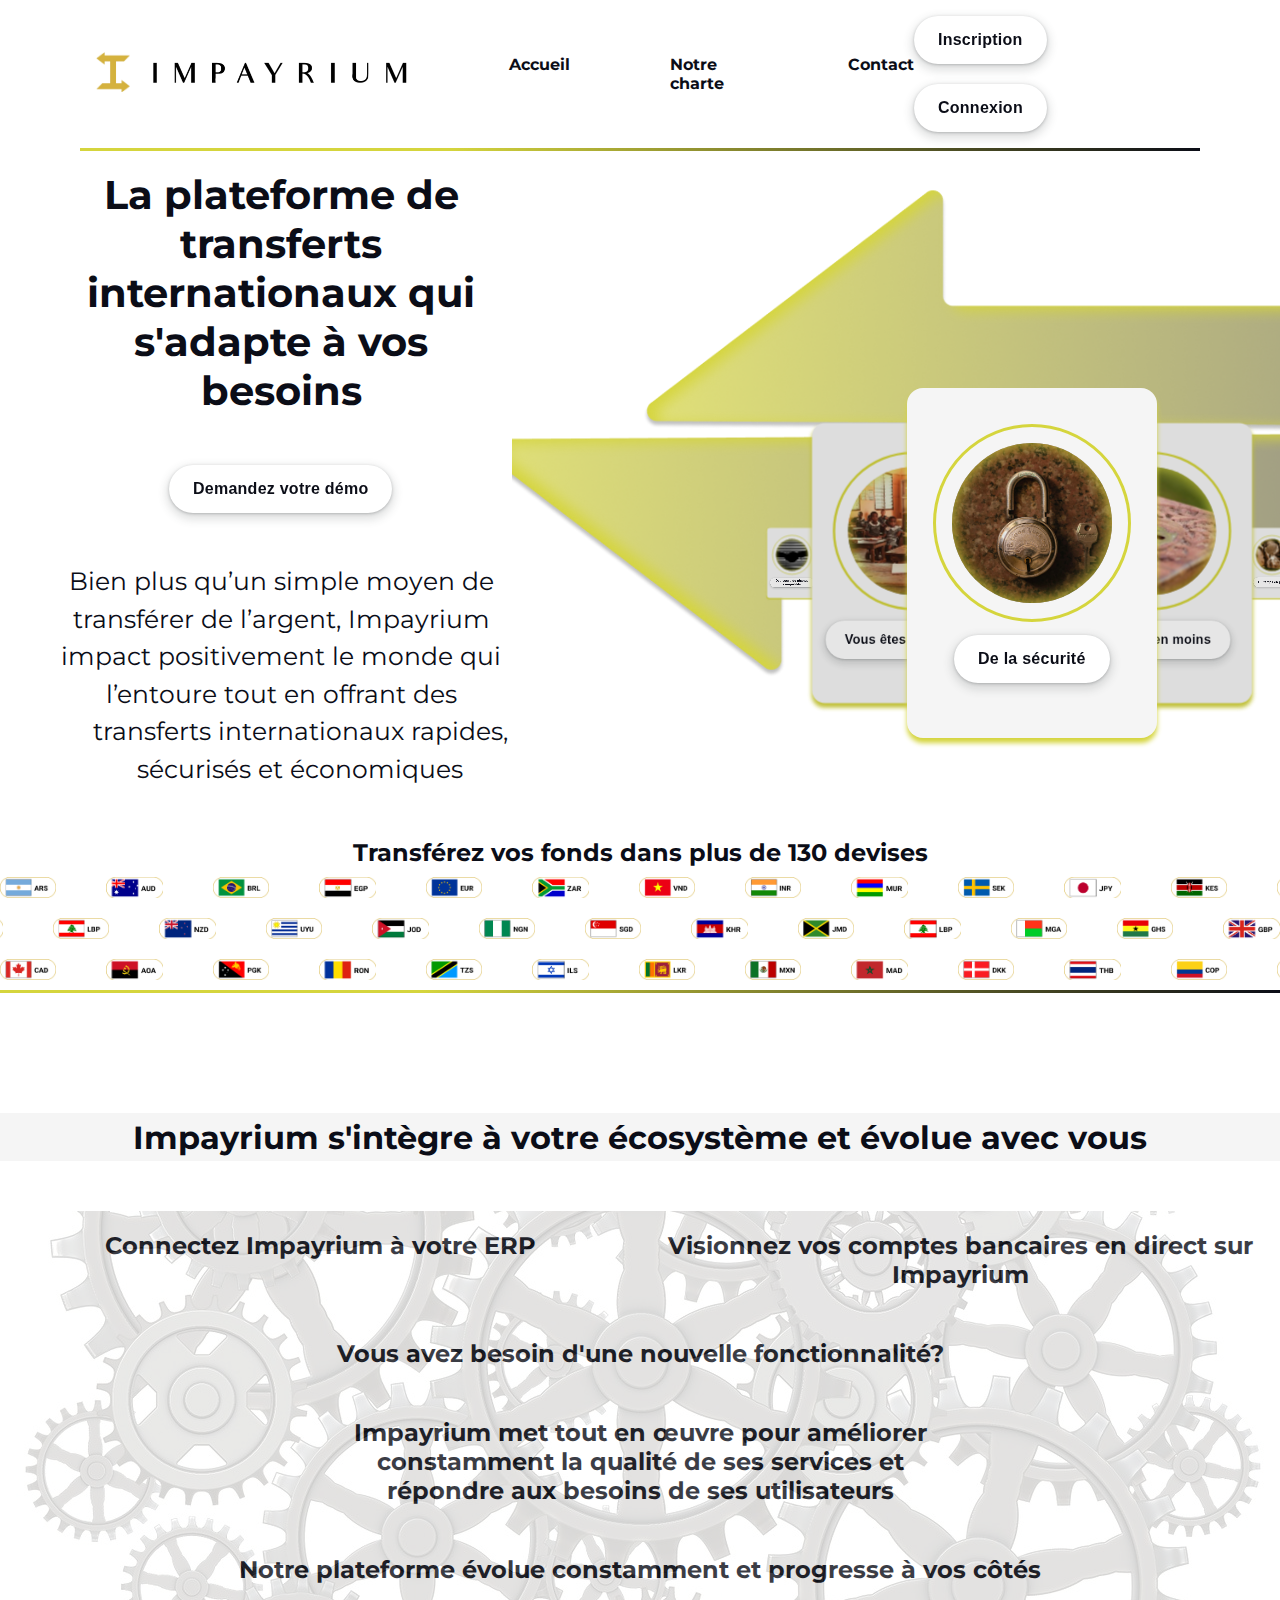
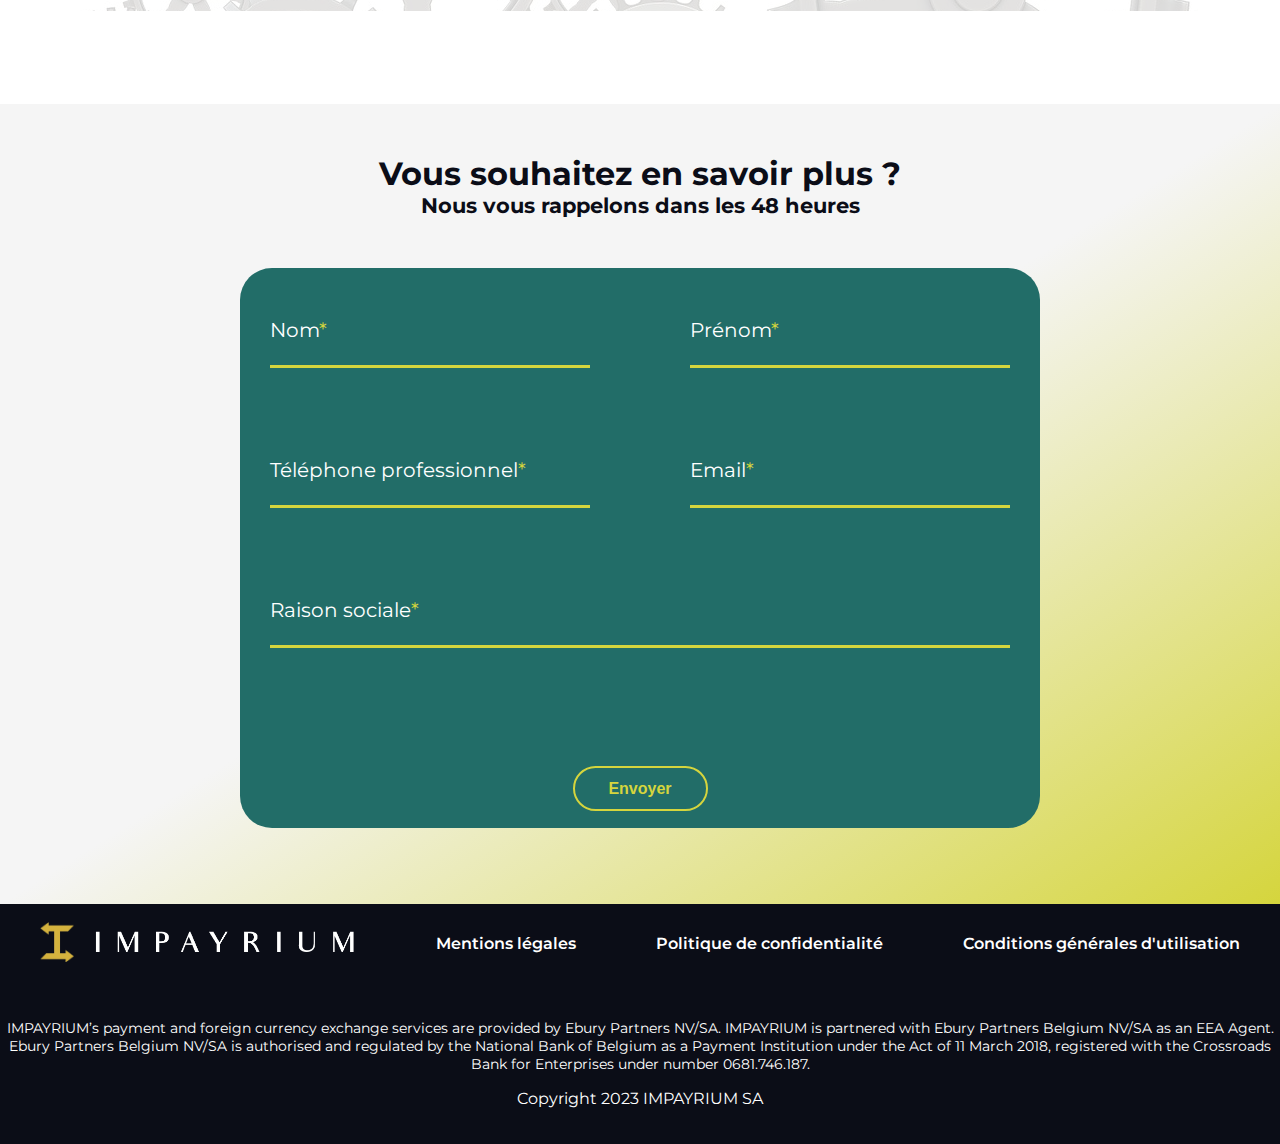
==== index.html @ bc24588b "modification couleur formulaire et bloc info. Modification mise en page a-propos. Modification taill" ====
<!DOCTYPE html>
<html lang="fr">

<head>
    <meta charset="utf-8">
    <title>Connecter le monde</title>
    <meta name="description" content="Impayrium est une plateforme de transferts internationaux">
    <link rel="preconnect" href="https://fonts.googleapis.com">
    <link rel="preconnect" href="https://fonts.gstatic.com" crossorigin>
    <link href="https://fonts.googleapis.com/css2?family=Montserrat:ital,wght@0,100..900;1,100..900&display=swap" rel="stylesheet">
    <link rel="preconnect" href="https://fonts.googleapis.com">
    <link rel="preconnect" href="https://fonts.gstatic.com" crossorigin>
    <link href="https://fonts.googleapis.com/css2?family=Libre+Bodoni:ital,wght@0,400..700;1,400..700&display=swap" rel="stylesheet">
    <link rel="stylesheet" href="style.css">
    <script src="script.js" defer></script>
    <script src="infos.js" defer></script>
    <script src="index.js" defer></script>
</head>
<body>
    <header id="accueil">
        <nav class="navbar">
            <div class="navbar-container">
                <div class="group-logo">
                    <div>
                        <img class="logo" src="images/logo.png" alt="logo Impayrium">
                    </div>
                    <div>
                        <img class="brand-name" src="images/nameImpayrium.png" alt="Impayrium">
                    </div>
                </div>
                <div class="menu" id="menu">
                    <ul> <!--liste des liens du menu-->
                        <li><a href="#accueil">Accueil</a></li>
                        <li><a href="charte.html">Notre charte</a>
                        <li><a href="#contact">Contact</a>
                    </ul>
                </div>
                <div class="burger" id="burger"> <!-- Menu burger pour les petits écrans -->
                    <span></span>
                    <span></span>
                    <span></span>
                </div>
                <div class="cta row">
                    <div>
                        <a href="#contact" class="btn" id="inscription">Inscription</a>
                    </div>
                    <div>
                        <button type="submit" class="btn" id="connexion">Connexion</button>
                    </div>
                </div>
            </div>
        </nav>
    </header>
    <section id ="banner" class="container">
        <img src="images/arrow.png" alt="double flèche fendue vers la gauche" class="background-arrow">
        <div >
            <div class="text-banner text-center mt-100">
                <h1><a href="#apropos">La plateforme de transferts internationaux qui s&apos;adapte à vos besoins</a></h1>
                <a href="#contact" class="btn mt-50" id="demo">Demandez votre démo</a>
                <p class="mt-50 taille-text-accueil">Bien plus qu’un simple moyen de transférer de l’argent, Impayrium impact positivement le monde qui l’entoure tout en offrant des transferts internationaux rapides, sécurisés et économiques</p>
            </div>
            <div>
                <div class="card-carousel">
                  <div class="card" id="1">
                    <div class="image-container"></div>
                    <h3><a href="infos.html" id="lien-cours" class="btn">Des cours de change compétitifs</a></h3>
                  </div>
                  <div class="card" id="2">
                    <div class="image-container"></div>
                    <h3><a href="infos.html#ong" id="lien-ong" class="btn">Vous êtes une ONG ?</a></h3>
                  </div>
                  <div class="card" id="3">
                    <div class="image-container"></div>
                    <h3><a href="infos.html" id="lien-securite" class="btn">De la sécurité</a></h3>
                  </div>  
                  <div class="card" id="4">
                    <div class="image-container"></div>
                    <h3><a href="infos.html" id="lien-tarifs" class="btn">Des frais en moins</a></h3>
                  </div>
                  <div class="card" id="5">
                    <div class="image-container"></div>
                    <h3 id="lien-time" class="btn">Du temps en plus</h3>
                  </div>
                </div>
                <a href="#" class="visuallyhidden card-controller">Carousel controller</a>
            </div>
            <div>
                <h3 class="mt-100 text-center">Transférez vos fonds dans plus de 130 devises</h3>
            </div>
            <div class="flags">
                <div class="horizontal-scrolling-itemsHi-Lo float-startLeft">
                    <div class="horizontal-scrolling-items__group">
                        <div class="horizontal-scrolling-items__group__item item_1"></div>
                        <div class="horizontal-scrolling-items__group__item item_2"></div>
                        <div class="horizontal-scrolling-items__group__item item_3"></div>
                        <div class="horizontal-scrolling-items__group__item item_4"></div>
                        <div class="horizontal-scrolling-items__group__item item_5"></div>
                        <div class="horizontal-scrolling-items__group__item item_6"></div>
                        <div class="horizontal-scrolling-items__group__item item_7"></div>
                        <div class="horizontal-scrolling-items__group__item item_8"></div>
                        <div class="horizontal-scrolling-items__group__item item_9"></div>
                        <div class="horizontal-scrolling-items__group__item item_10"></div>
                        <div class="horizontal-scrolling-items__group__item item_11"></div>
                        <div class="horizontal-scrolling-items__group__item item_12"></div>
                        <div class="horizontal-scrolling-items__group__item item_13"></div>
                        <div class="horizontal-scrolling-items__group__item item_14"></div>      
                    </div>
                    <div class="horizontal-scrolling-items__group">
                        <div class="horizontal-scrolling-items__group__item item_1"></div>
                        <div class="horizontal-scrolling-items__group__item item_2"></div>
                        <div class="horizontal-scrolling-items__group__item item_3"></div>
                        <div class="horizontal-scrolling-items__group__item item_4"></div>
                        <div class="horizontal-scrolling-items__group__item item_5"></div>
                        <div class="horizontal-scrolling-items__group__item item_6"></div>
                        <div class="horizontal-scrolling-items__group__item item_7"></div>
                        <div class="horizontal-scrolling-items__group__item item_8"></div>
                        <div class="horizontal-scrolling-items__group__item item_9"></div>
                        <div class="horizontal-scrolling-items__group__item item_10"></div>
                        <div class="horizontal-scrolling-items__group__item item_11"></div>
                        <div class="horizontal-scrolling-items__group__item item_12"></div>
                        <div class="horizontal-scrolling-items__group__item item_13"></div>
                        <div class="horizontal-scrolling-items__group__item item_14"></div>      
                    </div>
                </div>
                <div class="horizontal-scrolling-itemsMed float-startRight">
                    <div class="horizontal-scrolling-items__group">
                        <div class="horizontal-scrolling-items__group__item item_15"></div>
                        <div class="horizontal-scrolling-items__group__item item_16"></div>
                        <div class="horizontal-scrolling-items__group__item item_17"></div>
                        <div class="horizontal-scrolling-items__group__item item_18"></div>
                        <div class="horizontal-scrolling-items__group__item item_19"></div>
                        <div class="horizontal-scrolling-items__group__item item_20"></div>
                        <div class="horizontal-scrolling-items__group__item item_21"></div>
                        <div class="horizontal-scrolling-items__group__item item_22"></div>
                        <div class="horizontal-scrolling-items__group__item item_23"></div>
                        <div class="horizontal-scrolling-items__group__item item_24"></div>
                        <div class="horizontal-scrolling-items__group__item item_25"></div>
                        <div class="horizontal-scrolling-items__group__item item_26"></div>
                        <div class="horizontal-scrolling-items__group__item item_27"></div>
                        <div class="horizontal-scrolling-items__group__item item_28"></div>      
                    </div>
                    <div class="horizontal-scrolling-items__group">
                        <div class="horizontal-scrolling-items__group__item item_15"></div>
                        <div class="horizontal-scrolling-items__group__item item_16"></div>
                        <div class="horizontal-scrolling-items__group__item item_17"></div>
                        <div class="horizontal-scrolling-items__group__item item_18"></div>
                        <div class="horizontal-scrolling-items__group__item item_19"></div>
                        <div class="horizontal-scrolling-items__group__item item_20"></div>
                        <div class="horizontal-scrolling-items__group__item item_21"></div>
                        <div class="horizontal-scrolling-items__group__item item_22"></div>
                        <div class="horizontal-scrolling-items__group__item item_23"></div>
                        <div class="horizontal-scrolling-items__group__item item_24"></div>
                        <div class="horizontal-scrolling-items__group__item item_25"></div>
                        <div class="horizontal-scrolling-items__group__item item_26"></div>
                        <div class="horizontal-scrolling-items__group__item item_27"></div>
                        <div class="horizontal-scrolling-items__group__item item_28"></div>      
                    </div>
                </div>
                <div class="horizontal-scrolling-itemsHi-Lo float-startLeft">
                    <div class="horizontal-scrolling-items__group">
                        <div class="horizontal-scrolling-items__group__item item_29"></div>
                        <div class="horizontal-scrolling-items__group__item item_30"></div>
                        <div class="horizontal-scrolling-items__group__item item_31"></div>
                        <div class="horizontal-scrolling-items__group__item item_32"></div>
                        <div class="horizontal-scrolling-items__group__item item_33"></div>
                        <div class="horizontal-scrolling-items__group__item item_34"></div>
                        <div class="horizontal-scrolling-items__group__item item_35"></div>
                        <div class="horizontal-scrolling-items__group__item item_36"></div>
                        <div class="horizontal-scrolling-items__group__item item_37"></div>
                        <div class="horizontal-scrolling-items__group__item item_38"></div>
                        <div class="horizontal-scrolling-items__group__item item_39"></div>
                        <div class="horizontal-scrolling-items__group__item item_40"></div>
                        <div class="horizontal-scrolling-items__group__item item_41"></div>
                        <div class="horizontal-scrolling-items__group__item item_42"></div>      
                    </div>
                    <div class="horizontal-scrolling-items__group">
                        <div class="horizontal-scrolling-items__group__item item_29"></div>
                        <div class="horizontal-scrolling-items__group__item item_30"></div>
                        <div class="horizontal-scrolling-items__group__item item_31"></div>
                        <div class="horizontal-scrolling-items__group__item item_32"></div>
                        <div class="horizontal-scrolling-items__group__item item_33"></div>
                        <div class="horizontal-scrolling-items__group__item item_34"></div>
                        <div class="horizontal-scrolling-items__group__item item_35"></div>
                        <div class="horizontal-scrolling-items__group__item item_36"></div>
                        <div class="horizontal-scrolling-items__group__item item_37"></div>
                        <div class="horizontal-scrolling-items__group__item item_38"></div>
                        <div class="horizontal-scrolling-items__group__item item_39"></div>
                        <div class="horizontal-scrolling-items__group__item item_40"></div>
                        <div class="horizontal-scrolling-items__group__item item_41"></div>
                        <div class="horizontal-scrolling-items__group__item item_42"></div>      
                    </div>
                </div>
            </div>
        </div>
    </section>
    <section id="apropos">
        <div class="container text-center mt-100">
            <div class="bckg-titres">
                <h2>Impayrium s'intègre à votre écosystème et évolue avec vous</h2>
            </div>
            <div><img src="images/gears-1381719_1280.png"photo d'engrenages bleus" class="mt-50 img-apropos"></div>
            <div class="mp-apropos">
                <div class="row line1">
                    <div class="col-50">Connectez Impayrium à votre ERP</div>
                    <div class="col-50">Visionnez vos comptes bancaires en direct sur Impayrium</div>
                </div>
                <div class="mt-50">Vous avez besoin d'une nouvelle fonctionnalité?</div>
                <div class="line2 text-center mt-50">Impayrium met tout en œuvre pour améliorer constamment la qualité de ses services et répondre aux besoins de ses utilisateurs</div>
                <div class="mt-50">Notre plateforme évolue constamment et progresse à vos côtés</div>
            </div>
        </div>
    </section>
    <section id="contact">
        <div class="bckg-contact mt-100">
            <div class="text-center">
                <h2 class="mt-50">Vous souhaitez en savoir plus ?</h2>
                <h4>Nous vous rappelons dans les 48 heures</h4>
            </div>
                <div class="container-contact mt-50">
                <form id = form>
                    <div class="form-grid mt-50 ">
                        <div class="box-nom mp-label form-control">
                            <label>Nom<span class="obligatoire">*</span></label>
                            <input type="text" name="nom" id="nom" required>
                            <small>Message d'erreur</small>
                        </div>
                        <div class="box-prenom mp-label form-control">
                            <label>Prénom<span class="obligatoire">*</span></label>
                            <input type="text" name="prenom" id="prenom" required>
                            <small>Message d'erreur</small>
                        </div>
                        <div class="box-tel mp-label form-control">
                            <label>Téléphone professionnel<span class="obligatoire">*</span></label>
                            <input type="tel" name="telephone" id="telephone" required>
                            <small>Message d'erreur</small>
                        </div>
                        <div class="box-mail mp-label form-control">
                            <label>Email<span class="obligatoire">*</span></label>
                            <input type="email"  id="email" required>
                            <small>Message d'erreur</small>
                        </div>
                        <div class="box-raison mp-label form-control">
                            <label for="raison">Raison sociale<span class="obligatoire">*</span></label>
                            <input type="text" name="raison" id="raison" required>
                            <small>Message d'erreur</small>
                        </div>
                    </div>
                    <div class="mp-bouton">
                        <button type="submit" class="btn-contact">Envoyer</button>
                    </div>
                </form>
            </div>
        </div>
    </section>
    <footer>
        <div class="text-center row bckg-footer color-text">
            <div class="footer row container">
                <div class="group-logo">
                    <div>
                        <img class="logo" src="images/logo.png" alt="logo Impayrium">
                    </div>
                    <div>
                        <img class="brand-name" src="images/impayrium.png" alt="Impayrium">
                    </div>
                </div>
                <div class="mentions row">
                    <ul>
                        <li><a href="images/Mentions-legales.pdf" target="_blank">Mentions légales</a></li>
                        <li><a href="images/Politique-de-confidentialite.pdf" target="_blank">Politique de confidentialité</a></li>
                        <li><a href="images/CGU-Impayrium.pdf" target="_blank">Conditions générales d'utilisation</a></li>
                    </ul>
                </div>
            </div>
            <div class="disclaimer row">
                IMPAYRIUM’s payment and foreign currency exchange services are provided by Ebury Partners NV/SA. IMPAYRIUM is partnered with Ebury Partners Belgium NV/SA as an EEA Agent. Ebury Partners Belgium NV/SA is authorised and regulated by the National Bank of Belgium as a Payment Institution under the Act of 11 March 2018, registered with the Crossroads Bank for Enterprises under number 0681.746.187.
            </div>
            <div class="copyright container">
                Copyright 2023 IMPAYRIUM SA
            </div>
        </div>
            
    </footer>
</body>

</html>
---- style.css ----
/* Réinitialiser les marges et les paddings */
* {
    padding: 0;
    margin: 0;
    box-sizing: border-box;
}
body{
    font-family:"Montserrat", sans-serif;/*police utilisée*/
    color:#0B0D17;/*couleur de base du texte*/
}
:root{
    --color-success:#2ecc71;
    --color-error:#e73c3c;
}
.menu{
    display: flex;
}
.container{
    max-width: 1440px;/*la class container ne dépassera pas 1440px si on agrandit l'écran*/
    margin: 0 auto;/*les éléments restent centrés*/
}
.text-center{
    text-align: center;/*toutes les class text-center sont centrées*/
}
.row{
    display: flex;/*déclare display  flex sur tous les .row*//*active le modèle de boîte flexible (flexbox), qui permet de disposer les éléments enfants d'un conteneur de manière flexible et réactive.*/
    flex-wrap: wrap;/*permet de faire descendre un élément si tous les éléments représentent plus de 100% de la taille de l'écran*/
}
/*on empêche le header de chevaucher les titres*/
section{
    padding-top: 20px;
}
/*on définit l'espace occupé par chaque colonne*/

.col-25{
    width:25%;
}    
.col-33{
    width:33%;
}
.col-50{
    width: 50%;
}
.col-100{
    width:100%;
}
/*les marges*/
.mt-100{/*crée une marge de 100 pixels en haut*/
    margin-top: 100px;
}
.mt-75{
    margin-top: 75px;
}
.mt-50{/*crée une marge en haut de 50 pixels"*/
    margin-top: 50px;
}
.mt-25{
    margin-top: 25px;
}
/*les couleurs*/
.color-gold{
    color: #D5D53D;
}
/*on définit taille des titres*/
h1{
    font-size: 2.5rem;
}
h2{
    font-size: 2rem;/*on utilise rem plutôt que px pour le responsive*/
}
/*on définit taille et couleur des titres*/
h3{
    font-size: 1.5rem;
}
h4{
    font-size: 1.3rem;
}
p{
    line-height: 1.5;
    font-size: 1.1rem;
}
.bckg-titres{
    width:100%;
    height:3rem;
    background-color: whitesmoke;
    display: flex;
    align-items: center;
    justify-content: center;
}
/* Style de base pour l'en-tête */

/* La barre de navigation */
.navbar {
    background-color: white;
    align-items: center;
    width: 100%;
    height: auto;
    min-height: 4.5rem;
    padding-left: 5rem;
    padding-right: 5rem;
    display: flex;
    position: fixed;
    margin-right: auto;
    margin-left:auto;
    z-index: 1000;/*la navbar se place au dessus des autres éléments, les liens sont toujours clicquables*/
}
.navbar-container{
    padding:1rem;
    justify-content: space-between;
    align-items: center;
    width: 1440px;
    max-width: 90rem;
    height: 100%;
    margin-left: auto;
    margin-right: auto;
    display: flex;
    border-bottom:3px solid;
    border-image: linear-gradient(to right, #D5D53D 33%,#0B0D17) 1;
}
.logo{
    height:40px;
    object-fit: cover;
    margin-right: 20px;
}
.brand-name{
    height:25px;
    object-fit: cover;
}
.group-logo{
    display: flex;
    align-items: center;
}
/* Style du menu */
.menu ul {
    list-style: none;
    display: flex;
}
/* Espacement des liens du menu */
.menu ul li {
    margin-left: 100px;
}
/* Style des liens */
.menu ul li a {
    text-decoration: none;/*retire le surlignage des liens*/
    color:#0B0D17;
    font-weight: bold;
}
.cta{
    gap:20px;
}
/*style des boutons*/
.btn{
    text-decoration: none;
    align-items: center;
    appearance: none;
    background-color: #fff;
    border-radius: 24px;
    border-style: none;
    box-shadow: rgba(0, 0, 0, .2) 0 3px 5px -1px,rgba(0, 0, 0, .14) 0 6px 10px 0,rgba(0, 0, 0, .12) 0 1px 18px 0;
    box-sizing: border-box;
    color: #0B0D17;
    cursor: pointer;
    display: inline-flex;
    fill: currentcolor;
    font-family: "Google Sans",Roboto,Arial,sans-serif;
    font-size: 16px;
    font-weight: 600;
    height: 48px;
    justify-content: center;
    letter-spacing: .25px;
    line-height: normal;
    max-width: 100%;
    overflow: visible;
    padding: 2px 24px;
    position: relative;
    text-align: center;
    text-transform: none;
    transition: box-shadow 280ms cubic-bezier(.4, 0, .2, 1),opacity 15ms linear 30ms,transform 270ms cubic-bezier(0, 0, .2, 1) 0ms;
    user-select: none;
    -webkit-user-select: none;
    touch-action: manipulation;
    width: auto;
    will-change: transform,opacity;
    z-index: 0;
}

.btn:hover {
  background: #F6F9FE;
  color: #0B0D17;
}

.btn:active {
  box-shadow: 0 4px 4px 0 rgb(60 64 67 / 30%), 0 8px 12px 6px rgb(60 64 67 / 15%);
  outline: none;
}

.btn:focus {
  outline: none;
  border: 2px solid #0B0D17;
}

.btn:not(:disabled) {
  box-shadow: rgba(60, 64, 67, .3) 0 1px 3px 0, rgba(60, 64, 67, .15) 0 4px 8px 3px;
}

.btn:not(:disabled):hover {
  box-shadow: rgba(60, 64, 67, .3) 0 2px 3px 0, rgba(60, 64, 67, .15) 0 6px 10px 4px;
}

.btn:not(:disabled):focus {
  box-shadow: rgba(60, 64, 67, .3) 0 1px 3px 0, rgba(60, 64, 67, .15) 0 4px 8px 3px;
}

.btn:not(:disabled):active {
  box-shadow: rgba(60, 64, 67, .3) 0 4px 4px 0, rgba(60, 64, 67, .15) 0 8px 12px 6px;
}

.btn:disabled {
  box-shadow: rgba(60, 64, 67, .3) 0 1px 3px 0, rgba(60, 64, 67, .15) 0 4px 8px 3px;
}
/* Style du menu burger (caché par défaut) */
.burger {
    display: none;/*cache le menu burger*/
    flex-direction: column;
    cursor: pointer;
}
.burger span {
    width: 25px;
    height: 3px;
    background-color: white;
    margin: 4px;
}

.background-arrow {
    object-fit: cover;
    width: 60%;
    height:500px;
    float: right;
    margin-top: 10em;
}
.text-banner{
    margin-top: 150px;
    align-items: center;
    margin-left: 50px;
    width:500px;
}
#banner h1 a{
    text-decoration: none;
    color:#0B0D17;
    transition: opacity 0.2s ease;/*on applique un transition pour l'effet visuel qui suit*/
}
#banner h1 a:hover{
    opacity:0.6;
}
.taille-text-accueil{
    font-size: 25px;
}
.flags{
    overflow: hidden;
    border-bottom: 3px solid;
    border-image: linear-gradient(to right, #D5D53D 33%,#0B0D17) 1;
}
.float-startLeft {
    float: left !important;
}
.float-startRight {
    float: Right !important;
}
@keyframes infiniteScrollHi-Lo {
    from {transform: translateX(0) }
    to {transform: translateX(calc(0px - 50% - 30px));}
  }
@keyframes infiniteScrollMed{
    from {transform: translateX(0) }
    to {transform: translateX(calc(0px + 50% + 30px));}
}
.horizontal-scrolling-itemsHi-Lo {
    display: flex;
    gap: 60px;
    animation-name: infiniteScrollHi-Lo;
    animation-duration: 75s;
    animation-iteration-count: infinite;
    animation-timing-function: linear;
    padding: 10px 0!important;
}
.horizontal-scrolling-itemsMed {
    display: flex;
    gap: 60px;
    animation-name: infiniteScrollMed;
    animation-duration: 75s;
    animation-iteration-count: infinite;
    animation-timing-function: linear;
    padding: 10px 0!important;
}
.horizontal-scrolling-items__group {
    display: flex;
    width: 1440px;
    gap: 50px; 
  }
.horizontal-scrolling-items__group__item {
    background-size: cover;
    width: 70px;
    height: 21px;
  }
.item_1 {
    background-image: url("/images/ARS.png");
} 
.item_2 {
    background-image: url("/images/AUD.png");
}
.item_3 {
    background-image: url("/images/BRL.png");
}
.item_4 {
    background-image: url("/images/EGP.png");
}
.item_5 {
    background-image: url("/images/EUR.png");
}
.item_6 {
    background-image: url("/images/ZAR.png");
} 
.item_7 {
    background-image: url("/images/VND.png");
} 
.item_8 {
    background-image: url("/images/INR.png");
}
.item_9 {
    background-image: url("/images/MUR.png");
}
.item_10 {
    background-image: url("/images/SEK.png");
}
.item_11 {
    background-image: url("/images/JPY.png");
}
.item_12 {
    background-image: url("/images/KES.png");
}
.item_13 {
    background-image: url("/images/TWD.png");
}
.item_14 {
    background-image: url("/images/TRY.png");
}
.item_15 {
    background-image: url("/images/USD.png");
} 
.item_16 {
    background-image: url("/images/PLN.png");
}
.item_17 {
    background-image: url("/images/LBP.png");
}
.item_18 {
    background-image: url("/images/NZD.png");
}
.item_19 {
    background-image: url("/images/UYU.png");
}
.item_20 {
    background-image: url("/images/JOD.png");
} 
.item_21 {
    background-image: url("/images/NGN.png");
} 
.item_22 {
    background-image: url("/images/SGD.png");
}
.item_23 {
    background-image: url("/images/KHR.png");
}
.item_24 {
    background-image: url("/images/JMD.png");
}
.item_25 {
    background-image: url("/images/LBP.png");
}
.item_26 {
    background-image: url("/images/MGA.png");
}
.item_27 {
    background-image: url("/images/GHS.png");
}
.item_28 {
    background-image: url("/images/GBP.png");
}
.item_29 {
    background-image: url("/images/CAD.png");
}
.item_30 {
    background-image: url("/images/AOA.png");
}
.item_31 {
    background-image: url("/images/PGK.png");
}
.item_32 {
    background-image: url("/images/RON.png");
}
.item_33 {
    background-image: url("/images/TZS.png");
}
.item_34 {
    background-image: url("/images/ILS.png");
}
.item_35 {
    background-image: url("/images/LKR.png");
}
.item_36 {
    background-image: url("/images/MXN.png");
}
.item_37 {
    background-image: url("/images/MAD.png");
}
.item_38 {
    background-image: url("/images/DKK.png");
}
.item_39 {
    background-image: url("/images/THB.png");
}
.item_40 {
    background-image: url("/images/COP.png");
}
.item_41 {
    background-image: url("/images/BWP.png");
}
.item_42 {
    background-image: url("/images/BGN.png");
}
.visuallyhidden {
    position: absolute;
    z-index: -1;
    right: 0;
    opacity: 0;
    
  }
  .card-carousel {
    --card-width: 80%;
    --card-max-width: 250px;
    --card-height: 350px;
    --carousel-min-width: 600px;
    z-index: 1;
    position: relative;
    margin-left:27em;
    margin-top: -25em;
    width: 1200px;
    height: var(--card-height);
    min-width: var(--carousel-min-width);
    transition: filter .3s ease;
  }
  
  @media screen and (max-width: 640px) {
    .card-carousel {
      margin-left: calc((100vw - var(--carousel-min-width) - 40px) / 2)
    }
  }
  
  .card-carousel.smooth-return {
    transition: all .2s ease;
  }
  
  .card-carousel .card {
    background: whitesmoke;
    width: var(--card-width);
    max-width: var(--card-max-width);
    text-align: center;
    padding: 1em;
    min-width: 250px;
    height: var(--card-height);
    position: absolute;
    margin: 0 auto;
    color: #0B0D17;
    transition: inherit;
    -webkit-box-shadow: 0px 5px 5px 0px #D5D53D;
    -moz-box-shadow: 0px 5px 5px 0px #D5D53D;
    box-shadow: 0px 5px 5px 0px #D5D53D;
    border-radius: 1em;
    filter: brightness(.9);
    display: flex;
    flex-direction: column;
    align-items: center;
    justify-content: center;
  }
  .card-carousel h3 a{
    text-decoration: none;
    color:#0B0D17;
    transition: opacity 0.2s ease;
  }
  .card-carousel h3 a:hover{
    opacity: 0.6;
  }
  .card.highlight {
    filter: brightness(1)
  }
  .card:nth-of-type(1) .image-container {
    background-image: url("images/pexels-savvas-stavrinos-270619-814544.png");
  }
  .card:nth-of-type(2) .image-container {
    background-image: url("images/pexels-kwaku-griffin-14554004.png");
  }
  .card:nth-of-type(3) .image-container {
    background-image: url("images/pexels-theshantanukr-16564254.png");
  }
  .card:nth-of-type(4) .image-container {
    background-image: url("images/pexels-debraj-6534325.png");
  }
  .card:nth-of-type(5) .image-container {
    background-image: url("images/pexels-bentonphotocinema-1095602.png");
  }
  .image-container {
    width: 10em;
    height: 10em;
    position: relative;
    background-size: cover;
    background-position: center;
    margin-bottom: 2em;
    border-radius: 100%;
    padding: 1em;
    -webkit-box-shadow: inset 0px 0px 17px 0px #D5D53D;
    -moz-box-shadow: inset 0px 0px 17px 0px #D5D53D;
    box-shadow: inset 0px 0px 17px 0px #D5D53D;
    
  }
  
  .image-container::after {
    content: "";
    display: block;
    width: 120%;
    height: 120%;
    border: solid 3px #D5D53D;
    border-radius: 100%;
    position: absolute;
    top: calc(-10% - 3px);
    left: calc(-10% - 3px);
  }
.img-apropos{
    width:100%;
    height:400px;
    object-fit: cover;
  /*  border-radius: 25%;*/
 /*   box-shadow: white -5px 5px, #D5D53D -10px 10px, #D5D53D -15px 15px;*/
    opacity:0.2;
}
.line1{
    justify-content: space-between;
    margin-top: -24rem;
}
.line2{
    width:600px;
    margin-left: auto;
    margin-right: auto;
}

.mp-apropos{
    width:100%;
    font-size: 1.5em;
    font-weight: bold;
    z-index: 30;
}
  
.bloc-ong{
    align-items: center;
    width:100%;
    justify-content: space-between;
}
.img-ong{
    border-radius: 3em;
    box-shadow: white -5px 5px, #D5D53D -10px 10px, #D5D53D -15px 15px;
}
.bloc-text-ong{
    width: 600px;
    height: 400px;
    overflow-y: scroll;
    scrollbar-color: #D5D53D #226D68;
  /*  scrollbar-width: thin;*/
    background-color: whitesmoke;
    text-align: left;
}

.container-infos{
    margin-left: auto;
    margin-right: auto;
    height:30em;
    width:75em;
    border-radius: 30px;
    background-color:#226D68;
    box-shadow: white -5px 5px, hsl(60, 64%, 54%) -10px 10px, #D5D53D -15px 15px;
   /* border:2px solid;*/
   /* border-image: linear-gradient(to right, #D5D53D 33%,#0B0D17) 1*/
}
.align-infos{
    justify-content: space-between;
    height:30em;
}
.titres-infos{
    color:white;
}
.menu-infos{
    float: left;
    margin-top: 2em;
}
.btn-infos{
    display: flex;
    justify-content: center;
    align-items: center;
    width:5em;
    height:2em;
    background-color:#226D68;
    border-radius: 15px;
    box-shadow: 1px 1px 0px #D5D53D;
    border: none;
    margin-right: 1em;
    color:white;/*couleur de la police*/
    font-size: 1.5em; /* Taille de la police */
    cursor: pointer;/*déclenche l'effet au passage de la souris*/
    transition: opacity 0.2s ease;/*on applique un transition pour l'effet visuel qui suit*/
    transition:transform 0.1s ease ;
}
.btn-infos:hover{
    opacity: 0.7;
}
.btn-infos:active {
    transform: scale(0.95);
}
.brightness-btn{
    color :grey;
    width:4.5em;

}
ul{
    list-style-position: inside; /* Les points seront à l'intérieur des éléments de liste */
}
.bloc-img-infos{
    width:30em;
    margin-top: auto;
    margin-bottom: auto;
    margin-left:1em;
}

.img-infos-style{
    height:20em;
    border-radius: 2em;
    background-size: cover; /* ou cover selon vos besoins */
    background-position: center;
    background-repeat: no-repeat;
    width: 25rem; /* ou la largeur souhaitée */
    height: 23rem; /* ou la hauteur souhaitée */
    margin-left: 3rem;
}
.img-infos-cours {
    background-image: url("images/pexels-savvas-stavrinos-270619-814544.png");
}
.img-infos-securite {
    background-image: url("images/pexels-theshantanukr-16564254.png");
}
.img-infos-tarifs {
    background-image: url("images/pexels-debraj-6534325.png");
}
.img-infos-time {
    background-image: url("images/pexels-bentonphotocinema-1095602.png");
}
.text-infos{
    width:600px;
    padding:5%;
}
.text-infos-style{
    text-align:left;
}
.bckg-contact{
    background-image: linear-gradient(to bottom right, whitesmoke 50%,#D5D53D);
    width: 100%;
    height:50em;
    display: flex;
    flex-direction: column;
    align-items: center;
}
.container-contact{
    margin-left: auto;
    margin-right: auto;
    background-color: #226D68;
    height: 35em;
    width: 50em;
    display: flex;
    justify-content: center;
    align-items: flex-start;
    border-radius: 2em;
}
.form-grid{
    display: grid;
    grid-template-columns: 20em 20em;/*on crée deux colonnes qui vont occuper chacune la moitié du container*/
    grid-template-rows:40px 40px 40px;/*on définit la hauteur des lignes*/
    gap:100px;/*on espace les éléments de la grille*/
}
/*on définit la place du label par rapport au champs*/
.mp-label{
    display: flex;
    flex-direction: column;/*on place la label au dessus du champs*/
    align-items: flex-start;/*on aligne le label et le champs sur la gauche du conteneur*/
}
label{
    font-size: 20px;
    color: white;
}
.obligatoire{
    color:#D5D53D;
}
/*on place les éléments dans la grille*/
.box-nom{
    grid-column: 1/2;
}
.box-prenom{
    grid-column: 2/3;
}
.box-tel{
    grid-column: 1/2;
    grid-row: 2;
}
.box-mail{
    grid-column: 2/3;
    grid-row: 2;
}
.box-raison{
    grid-column: 1/3;
    grid-row: 3;
}
input{
    background-color: transparent;
    border:none;
    border-bottom: 3px solid;
    border-color:#D5D53D;
    color:white;
    font-size: 20px;
    width:100%;
}
.btn-contact{
    width:135px;
    height:45px;
    background-color:#226D68;
    border: 2px solid;
    border-color:#D5D53D;
    border-radius: 25px;
    color:#D5D53D;/*couleur de la police*/
    font-weight: bold;
    padding: 0.5em 1em;/*padding en hauteur et en largeur*/
    font-size: 16px; /* Taille de la police */
    cursor: pointer;/*déclenche l'effet au passage de la souris*/
    transition: opacity 0.2s ease;/*on applique un transition pour l'effet visuel qui suit*/
    transition: transform 0.1s ease;
}
/*le bouton s'assombrit quand on passe la souris dessus*/
.btn-contact:hover{
    opacity: 0.7;
}
.btn-contact:active {
    transform: scale(0.95);
}
.mp-bouton{
    margin-top: 8em;
    display:flex;
    justify-content:center;
}
.form-control{
    color : white
}
.form-control small{
    visibility: hidden;
    margin-top: 5px;
}
.form-control.error input{
    border-color: #e73c3c;
}
.form-control.error small{
    border-color: #e73c3c;
    visibility: visible;
}
.bckg-footer{
    width:100%;
    height:15rem;
    background: #0B0D17;
}
.color-text, footer ul li a{
    color:white;
}
.disclaimer{
    font-size: 14px;
    align-items: last baseline;
}
footer{
    align-items: center;
}
.mentions{
    align-items: center;
    font-weight: 600;
}
.footer ul{
    list-style: none;
    display: flex;
}
.footer ul li{
    margin-left: 5rem;
}
.footer ul li a{
    text-decoration: none;
}
.copyright{
    margin-top: 1rem;
}
.drapeau{
    height:18rem;
    width: 18rem;
    float:left;
}
.charte-align{
    align-items: center;
}
.img-table{
    width:11rem;
    height:11rem;
    object-fit: cover;
    border-radius: 25%;
}
table {
    table-layout: fixed;
    width: 80%;
    border-collapse: separate;
    border: 5px solid #D5D53D;
    border-radius: 5%;
    border-spacing: 0;
    overflow: hidden;
    margin-left: auto;
    margin-right: auto;

  }
  thead th:nth-child(1) {
    width: 30%;
  }
  
  thead th:nth-child(2) {
    width: 70%;
  }
  th, td{
    padding:1rem;
    border: 2px solid #D5D53D;
  }
  .fleche-tableau{
    height:1.5rem;
    width:2rem;
    object-fit: cover;
    float:left;
    padding:3px;
  }
  .fleche-bas{
    height:3rem;
    width:5rem;
    transform: rotate(90deg);
    margin-left: auto;
    margin-right: auto;
  }
.table-titre{
    font-size: 1.3rem;
}
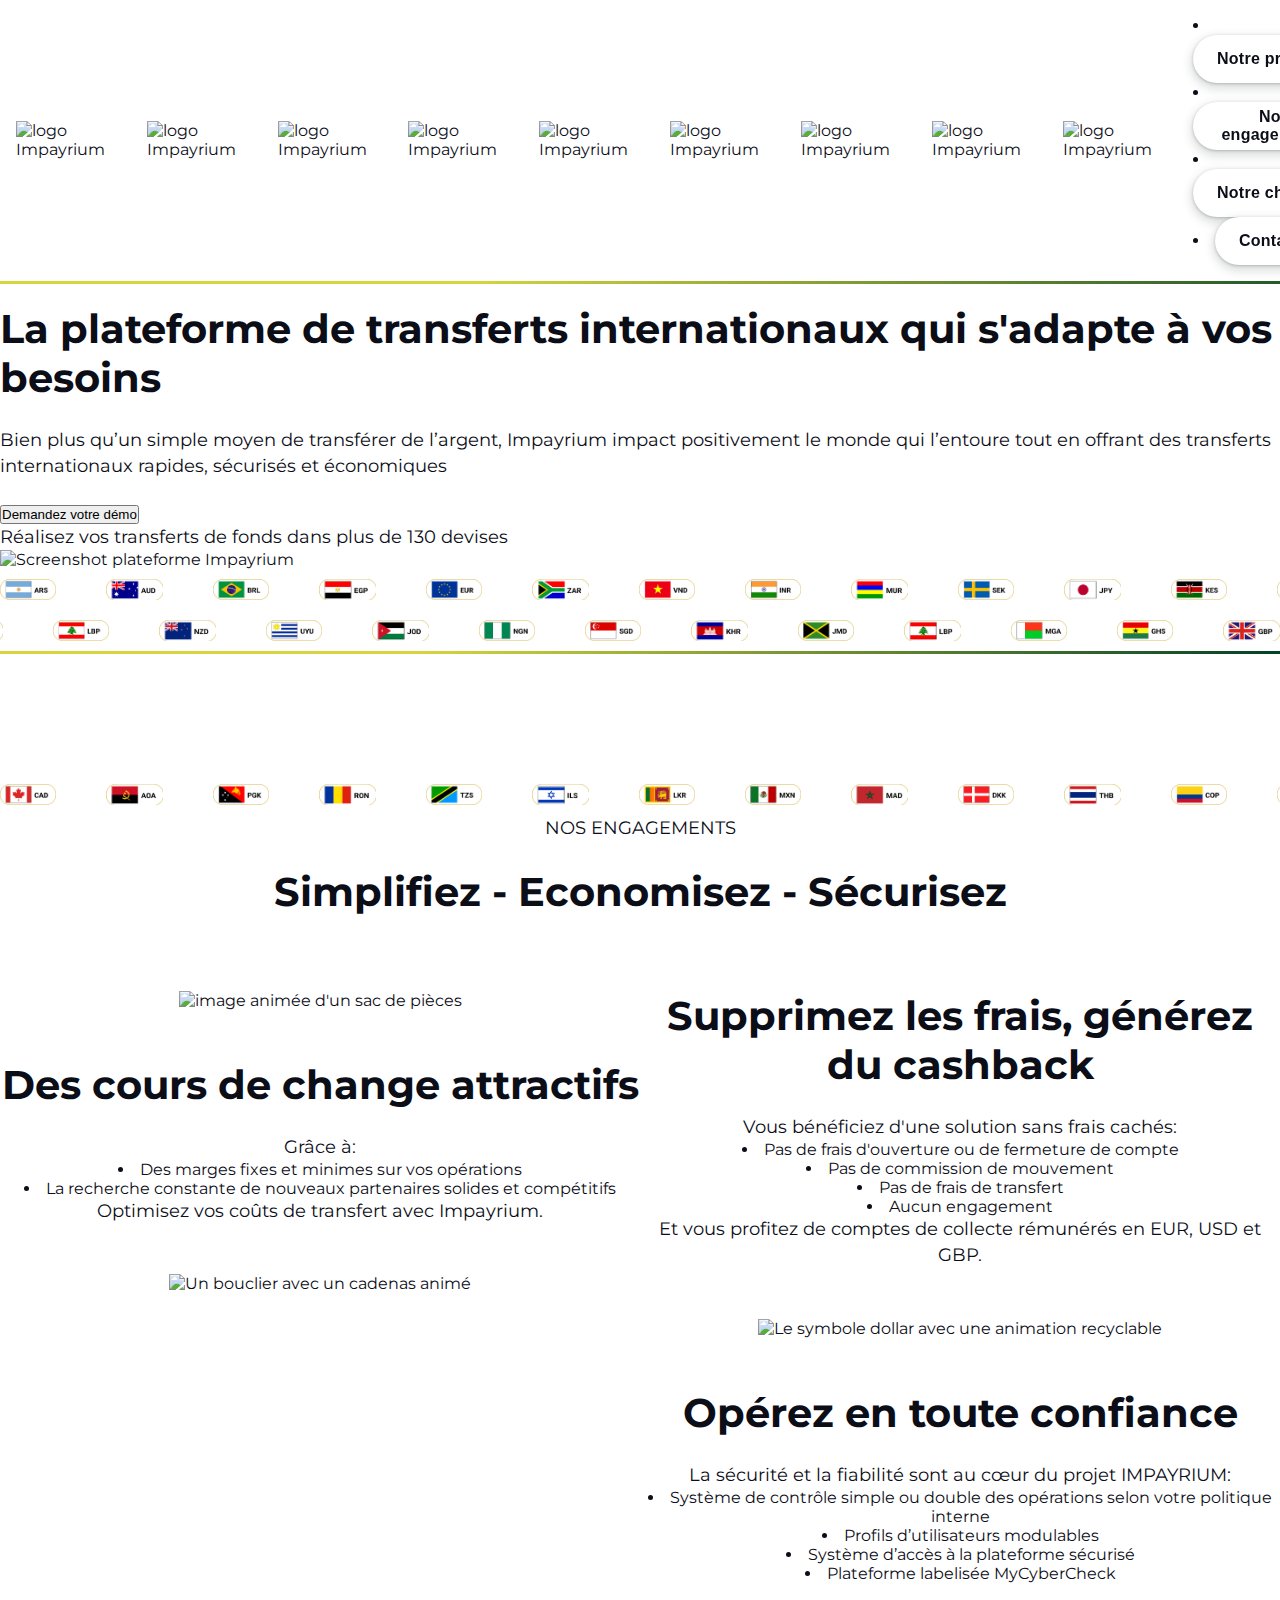
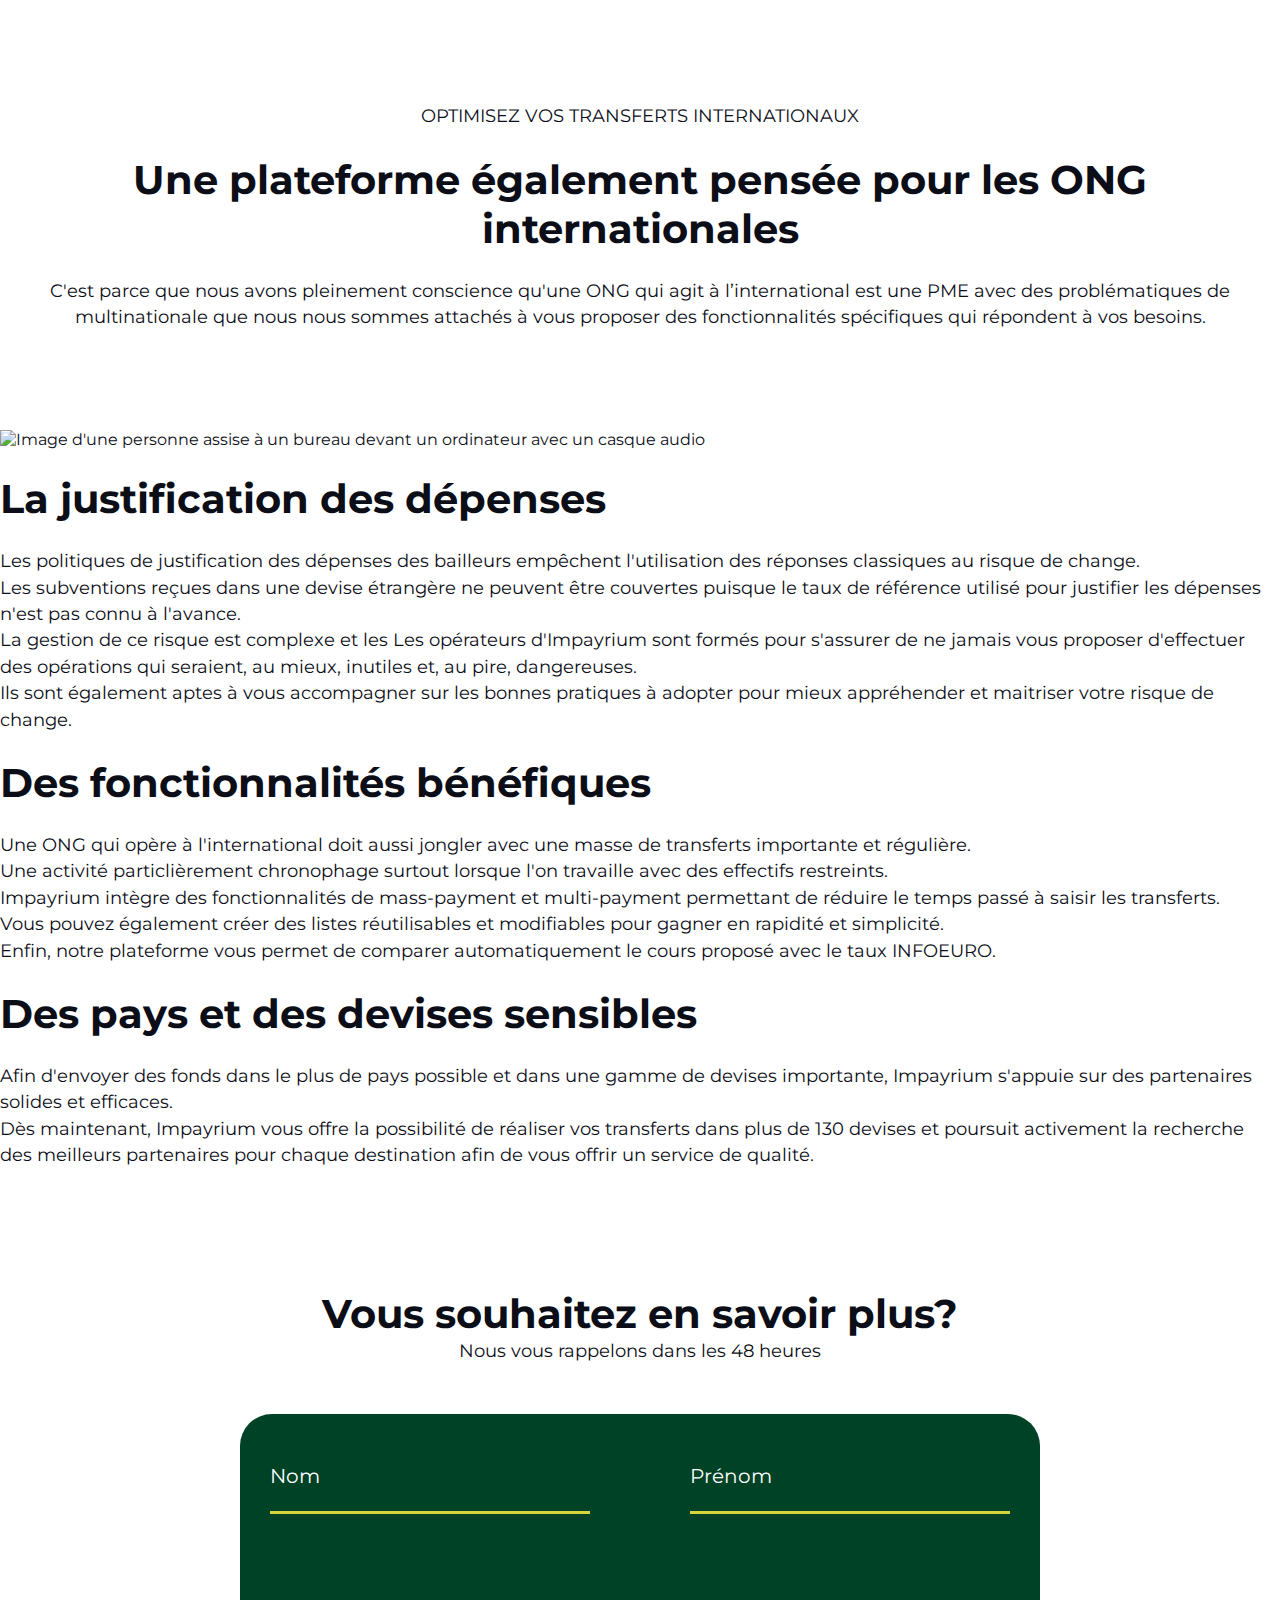
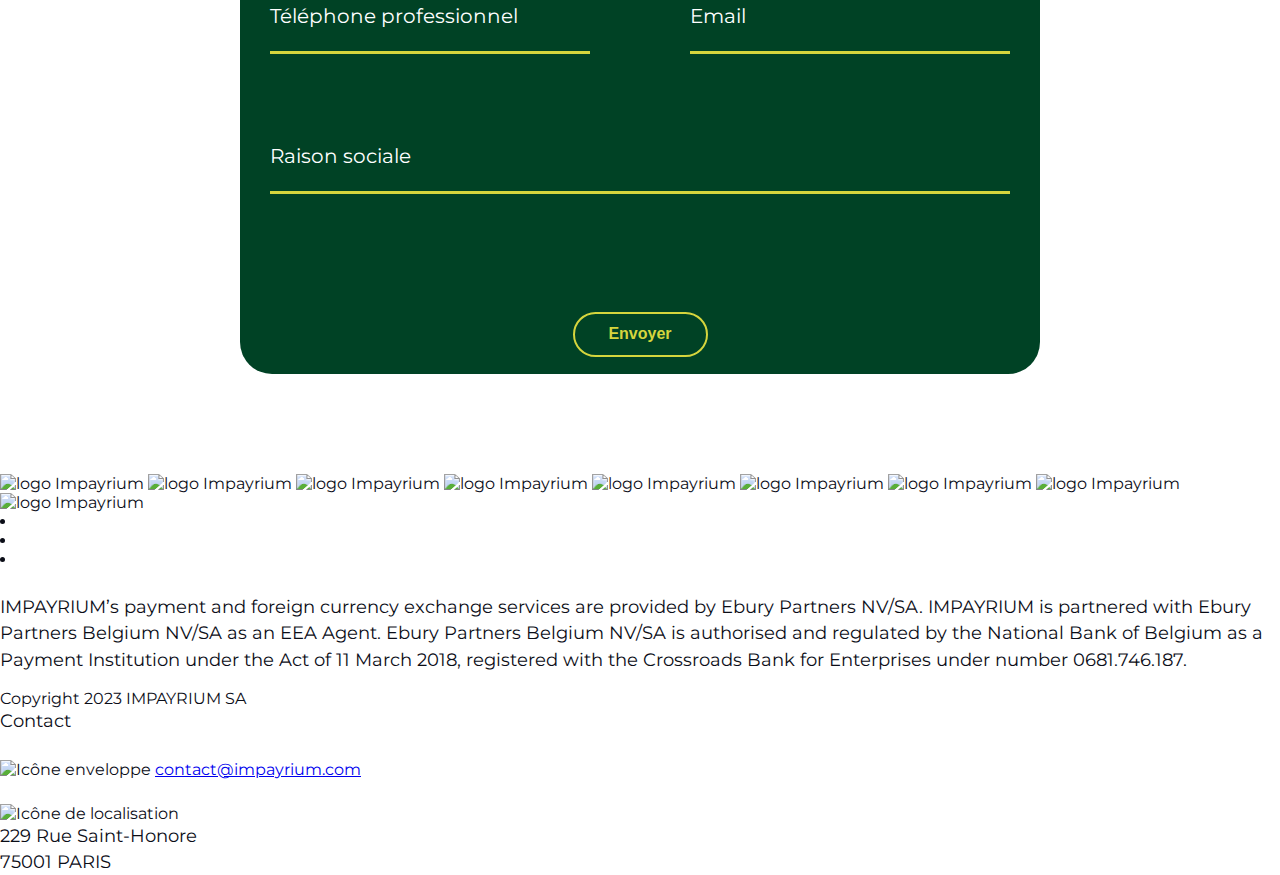
==== commit 9e893075: "nouveau site" ====
--- a/index.html
+++ b/index.html
@@ -13,81 +13,51 @@
     <link href="https://fonts.googleapis.com/css2?family=Libre+Bodoni:ital,wght@0,400..700;1,400..700&display=swap" rel="stylesheet">
     <link rel="stylesheet" href="style.css">
     <script src="script.js" defer></script>
-    <script src="infos.js" defer></script>
     <script src="index.js" defer></script>
 </head>
 <body>
     <header id="accueil">
-        <nav class="navbar">
-            <div class="navbar-container">
-                <div class="group-logo">
+        <div class="header-image container">
+            <nav class="container">
+                <div class="navbar-container">
+                    <div class="group-logo">
+                        <img class="logo" src="images/Vector.svg" alt="logo Impayrium">
+                        <img class="logo" src="images/Vector-1.svg" alt="logo Impayrium">
+                        <img class="logo" src="images/Vector-2.svg" alt="logo Impayrium">
+                        <img class="logo" src="images/Vector-3.svg" alt="logo Impayrium">
+                        <img class="logo" src="images/Vector-4.svg" alt="logo Impayrium">
+                        <img class="logo" src="images/Vector-5.svg" alt="logo Impayrium">
+                        <img class="logo" src="images/Vector-6.svg" alt="logo Impayrium">
+                        <img class="logo" src="images/Vector-7.svg" alt="logo Impayrium">
+                        <img class="logo" src="images/Vector-8.svg" alt="logo Impayrium">
+                        <ul>
+                            <li><a href="#produit" class="btn cta">Notre produit</a></li>
+                            <li><a href="#engagements" class="btn cta">Nos engagements</a></li>
+                            <li><a href="charte.html" class="btn cta">Notre charte</a></li>
+                            <li><a href="#contact" class="btn cta">Contact</a></li>
+                        </ul>
+                    </div>
                     <div>
-                        <img class="logo" src="images/logo.png" alt="logo Impayrium">
-                    </div>
-                    <div>
-                        <img class="brand-name" src="images/nameImpayrium.png" alt="Impayrium">
-                    </div>
-                </div>
-                <div class="menu" id="menu">
-                    <ul> <!--liste des liens du menu-->
-                        <li><a href="#accueil">Accueil</a></li>
-                        <li><a href="charte.html">Notre charte</a>
-                        <li><a href="#contact">Contact</a>
-                    </ul>
-                </div>
-                <div class="burger" id="burger"> <!-- Menu burger pour les petits écrans -->
-                    <span></span>
-                    <span></span>
-                    <span></span>
-                </div>
-                <div class="cta row">
-                    <div>
-                        <a href="#contact" class="btn" id="inscription">Inscription</a>
-                    </div>
-                    <div>
-                        <button type="submit" class="btn" id="connexion">Connexion</button>
-                    </div>
-                </div>
-            </div>
-        </nav>
+                        <button type="submit" class="btn-connexion" id="connexion">Connexion</button>
+                    </div>
+                </div>
+            </nav>
+        </div>
     </header>
-    <section id ="banner" class="container">
-        <img src="images/arrow.png" alt="double flèche fendue vers la gauche" class="background-arrow">
-        <div >
-            <div class="text-banner text-center mt-100">
-                <h1><a href="#apropos">La plateforme de transferts internationaux qui s&apos;adapte à vos besoins</a></h1>
-                <a href="#contact" class="btn mt-50" id="demo">Demandez votre démo</a>
-                <p class="mt-50 taille-text-accueil">Bien plus qu’un simple moyen de transférer de l’argent, Impayrium impact positivement le monde qui l’entoure tout en offrant des transferts internationaux rapides, sécurisés et économiques</p>
-            </div>
-            <div>
-                <div class="card-carousel">
-                  <div class="card" id="1">
-                    <div class="image-container"></div>
-                    <h3><a href="infos.html" id="lien-cours" class="btn">Des cours de change compétitifs</a></h3>
-                  </div>
-                  <div class="card" id="2">
-                    <div class="image-container"></div>
-                    <h3><a href="infos.html#ong" id="lien-ong" class="btn">Vous êtes une ONG ?</a></h3>
-                  </div>
-                  <div class="card" id="3">
-                    <div class="image-container"></div>
-                    <h3><a href="infos.html" id="lien-securite" class="btn">De la sécurité</a></h3>
-                  </div>  
-                  <div class="card" id="4">
-                    <div class="image-container"></div>
-                    <h3><a href="infos.html" id="lien-tarifs" class="btn">Des frais en moins</a></h3>
-                  </div>
-                  <div class="card" id="5">
-                    <div class="image-container"></div>
-                    <h3 id="lien-time" class="btn">Du temps en plus</h3>
-                  </div>
-                </div>
-                <a href="#" class="visuallyhidden card-controller">Carousel controller</a>
-            </div>
-            <div>
-                <h3 class="mt-100 text-center">Transférez vos fonds dans plus de 130 devises</h3>
-            </div>
-            <div class="flags">
+    <section id="banner">
+        <div class="container">
+            <div class="row">
+                <div class="banner-title">
+                    <h1>  La plateforme de transferts internationaux qui s'adapte à vos besoins</h1>
+                    <p class="mt-25">Bien plus qu’un simple moyen de transférer de l’argent, Impayrium impact positivement le monde qui l’entoure tout en offrant des transferts internationaux rapides, sécurisés et économiques</p>
+                    <button type="submit" class="btn-demo mt-25" id="demo">Demandez votre démo</button>
+                    <p class="transfer-title">Réalisez vos transferts de fonds dans plus de <span class="color-blue">130 devises</span></p>
+                </div>
+                <div class="banner-img">
+                    <img src="images/screen-shot.png" alt="Screenshot plateforme Impayrium">
+                </div>
+            </div>
+            <div class="flags container">
                 <div class="horizontal-scrolling-itemsHi-Lo float-startLeft">
                     <div class="horizontal-scrolling-items__group">
                         <div class="horizontal-scrolling-items__group__item item_1"></div>
@@ -156,6 +126,13 @@
                         <div class="horizontal-scrolling-items__group__item item_28"></div>      
                     </div>
                 </div>
+                
+            </div>
+        </div>
+    </section>
+    <section id="engagements">
+        <div class="background-engagements container">
+            <div class="flags-Lo container">
                 <div class="horizontal-scrolling-itemsHi-Lo float-startLeft">
                     <div class="horizontal-scrolling-items__group">
                         <div class="horizontal-scrolling-items__group__item item_29"></div>
@@ -191,56 +168,117 @@
                     </div>
                 </div>
             </div>
+            <p class="text-center color-blue mt-100">NOS ENGAGEMENTS</p>
+            <h1 class="text-center mt-25">Simplifiez <span class="color-blue">-</span> Economisez <span class="color-blue">-</span> Sécurisez</h1>
+        </div>
+        <div class="row container mt-75 container-gif-text">
+            <div class="col-50 text-center">
+                <img src="images/gif-moneybag.gif" alt="image animée d'un sac de pièces">
+                <div class="mt-50 text-engagements">
+                    <h1>Des cours de change attractifs</h1>
+                    <p class="mt-25">Grâce à:</p>
+                    <ul class="inside-list">
+                        <li>Des marges fixes et minimes sur vos opérations</li>
+                        <li>La recherche constante de nouveaux partenaires solides et compétitifs</li>
+                    </ul>
+                    <p>Optimisez vos coûts de transfert avec Impayrium.</p>
+                </div>
+                <img src="images/gif-shield.gif" alt="Un bouclier avec un cadenas animé" class="mt-50">
+            </div>
+            <div class="col-50 text-center">
+                <div class="text-engagements">
+                    <h1>Supprimez les frais, générez du cashback</h1>
+                    <p class="mt-25">Vous bénéficiez d'une solution sans frais cachés:</p>
+                    <ul class="inside-list">
+                        <li>Pas de frais d'ouverture ou de fermeture de compte</li>
+                        <li>Pas de commission de mouvement</li>
+                        <li>Pas de frais de transfert</li>
+                        <li>Aucun engagement</li>
+                    </ul>
+                    <p>Et vous profitez de comptes de collecte rémunérés en EUR, USD et GBP.</p>
+                </div>
+                <img src="images/gif-dollar.gif" alt="Le symbole dollar avec une animation recyclable" class="mt-50">   
+                <div class="text-engagements mt-50">
+                    <h1>Opérez en toute confiance</h1>
+                    <p class="mt-25">La sécurité et la fiabilité sont au cœur du projet IMPAYRIUM:</p>
+                    <ul>
+                        <li>Système de contrôle simple ou double des opérations selon votre politique interne</li>
+                        <li>Profils d’utilisateurs modulables</li>
+                        <li>Système d’accès à la plateforme sécurisé</li>
+                        <li>Plateforme labelisée MyCyberCheck</li>
+                    </ul>
+                </div>
+            </div>
         </div>
     </section>
-    <section id="apropos">
-        <div class="container text-center mt-100">
-            <div class="bckg-titres">
-                <h2>Impayrium s'intègre à votre écosystème et évolue avec vous</h2>
-            </div>
-            <div><img src="images/gears-1381719_1280.png"photo d'engrenages bleus" class="mt-50 img-apropos"></div>
-            <div class="mp-apropos">
-                <div class="row line1">
-                    <div class="col-50">Connectez Impayrium à votre ERP</div>
-                    <div class="col-50">Visionnez vos comptes bancaires en direct sur Impayrium</div>
-                </div>
-                <div class="mt-50">Vous avez besoin d'une nouvelle fonctionnalité?</div>
-                <div class="line2 text-center mt-50">Impayrium met tout en œuvre pour améliorer constamment la qualité de ses services et répondre aux besoins de ses utilisateurs</div>
-                <div class="mt-50">Notre plateforme évolue constamment et progresse à vos côtés</div>
+    <section id="ONG">
+        <div class="container">
+            <p class="text-center color-blue mt-100">OPTIMISEZ VOS TRANSFERTS INTERNATIONAUX</p>
+            <div class="text-center container-title-ONG">
+                <h1 class="mt-25">Une plateforme également pensée pour les ONG internationales</h1>
+                <p class="mt-25">
+                    C'est parce que nous avons pleinement conscience qu'une ONG qui agit à l’international est une PME avec des problématiques de multinationale que nous nous sommes attachés à vous proposer des fonctionnalités spécifiques qui répondent à vos besoins.
+                </p>
+            </div>
+            <div class="row mt-100 bloc-ONG">
+                <div class="img-ONG">
+                    <img src="images/burau-Ong.png" alt="Image d'une personne assise à un bureau devant un ordinateur avec un casque audio">
+                </div>
+                <div class="text-ONG">
+                    <h1 class="mt-25">La justification des dépenses</h1>
+                    <p class="mt-25">Les politiques de justification des dépenses des bailleurs empêchent l'utilisation des réponses classiques au risque de change.
+                        <br>Les subventions reçues dans une devise étrangère ne peuvent être couvertes puisque le taux de référence utilisé pour justifier les dépenses n'est pas connu à l'avance.
+                        <br>La gestion de ce risque est complexe et les Les opérateurs d'Impayrium sont formés pour s'assurer de ne jamais vous proposer d'effectuer des opérations qui seraient, au mieux, inutiles et, au pire, dangereuses.
+                        <br>Ils sont également aptes à vous accompagner sur les bonnes pratiques à adopter pour mieux appréhender et maitriser votre risque de change.</p>
+                    <h1 class="mt-25">Des fonctionnalités bénéfiques</h1>
+                    <p class="mt-25">
+                        Une ONG qui opère à l'international doit aussi jongler avec une masse de transferts importante et régulière.
+                        <br>Une activité particlièrement chronophage surtout lorsque l'on travaille avec des effectifs restreints.
+                        <br>Impayrium intègre des fonctionnalités de mass-payment et multi-payment permettant de réduire le temps passé à saisir les transferts.
+                        <br>Vous pouvez également créer des listes réutilisables et modifiables pour gagner en rapidité et simplicité.
+                        <br>Enfin, notre plateforme vous permet de comparer automatiquement le cours proposé avec le taux INFOEURO.
+                    </p>
+                    <h1 class="mt-25">Des pays et des devises sensibles</h1>
+                    <p class="mt-25">
+                        Afin d'envoyer des fonds dans le plus de pays possible et dans une gamme de devises importante, Impayrium s'appuie sur des partenaires solides et efficaces.
+                        <br>Dès maintenant, Impayrium vous offre la possibilité de réaliser vos transferts dans plus de 130 devises et poursuit activement la recherche des meilleurs partenaires pour chaque destination afin de vous offrir un service de qualité.
+                    </p>
+                </div>
             </div>
         </div>
     </section>
-    <section id="contact">
-        <div class="bckg-contact mt-100">
-            <div class="text-center">
-                <h2 class="mt-50">Vous souhaitez en savoir plus ?</h2>
-                <h4>Nous vous rappelons dans les 48 heures</h4>
-            </div>
-                <div class="container-contact mt-50">
+    <section id="contact" class="mt-100">
+        <div class="container">
+            <div class="background-contact">
+                <h1 class="text-center">Vous souhaitez en savoir plus?</h1>
+                <p class="text-center">Nous vous rappelons dans les 48 heures</p>
+            </div>
+            <div class="img-background-inversee"></div>
+            <div class="container-contact mt-50">
                 <form id = form>
                     <div class="form-grid mt-50 ">
                         <div class="box-nom mp-label form-control">
-                            <label>Nom<span class="obligatoire">*</span></label>
+                            <label>Nom</label>
                             <input type="text" name="nom" id="nom" required>
                             <small>Message d'erreur</small>
                         </div>
                         <div class="box-prenom mp-label form-control">
-                            <label>Prénom<span class="obligatoire">*</span></label>
+                            <label>Prénom</label>
                             <input type="text" name="prenom" id="prenom" required>
                             <small>Message d'erreur</small>
                         </div>
                         <div class="box-tel mp-label form-control">
-                            <label>Téléphone professionnel<span class="obligatoire">*</span></label>
+                            <label>Téléphone professionnel</label>
                             <input type="tel" name="telephone" id="telephone" required>
                             <small>Message d'erreur</small>
                         </div>
                         <div class="box-mail mp-label form-control">
-                            <label>Email<span class="obligatoire">*</span></label>
+                            <label>Email</label>
                             <input type="email"  id="email" required>
                             <small>Message d'erreur</small>
                         </div>
                         <div class="box-raison mp-label form-control">
-                            <label for="raison">Raison sociale<span class="obligatoire">*</span></label>
+                            <label for="raison">Raison sociale</label>
                             <input type="text" name="raison" id="raison" required>
                             <small>Message d'erreur</small>
                         </div>
@@ -250,35 +288,50 @@
                     </div>
                 </form>
             </div>
-        </div>
+        </div>     
     </section>
     <footer>
-        <div class="text-center row bckg-footer color-text">
-            <div class="footer row container">
-                <div class="group-logo">
-                    <div>
-                        <img class="logo" src="images/logo.png" alt="logo Impayrium">
-                    </div>
-                    <div>
-                        <img class="brand-name" src="images/impayrium.png" alt="Impayrium">
-                    </div>
-                </div>
-                <div class="mentions row">
-                    <ul>
-                        <li><a href="images/Mentions-legales.pdf" target="_blank">Mentions légales</a></li>
-                        <li><a href="images/Politique-de-confidentialite.pdf" target="_blank">Politique de confidentialité</a></li>
-                        <li><a href="images/CGU-Impayrium.pdf" target="_blank">Conditions générales d'utilisation</a></li>
-                    </ul>
-                </div>
-            </div>
-            <div class="disclaimer row">
-                IMPAYRIUM’s payment and foreign currency exchange services are provided by Ebury Partners NV/SA. IMPAYRIUM is partnered with Ebury Partners Belgium NV/SA as an EEA Agent. Ebury Partners Belgium NV/SA is authorised and regulated by the National Bank of Belgium as a Payment Institution under the Act of 11 March 2018, registered with the Crossroads Bank for Enterprises under number 0681.746.187.
-            </div>
-            <div class="copyright container">
-                Copyright 2023 IMPAYRIUM SA
-            </div>
-        </div>
-            
+        <div class="container mt-100 container-footer">
+            <div class="row">
+                <div class="left-footer">
+                    <div class="group-logo-footer">
+                        <img class="logo-footer" src="images/Vector.svg" alt="logo Impayrium">
+                        <img class="logo-footer" src="images/Vector-1.svg" alt="logo Impayrium">
+                        <img class="logo-footer" src="images/Vector-2.svg" alt="logo Impayrium">
+                        <img class="logo-footer" src="images/Vector-3.svg" alt="logo Impayrium">
+                        <img class="logo-footer" src="images/Vector-4.svg" alt="logo Impayrium">
+                        <img class="logo-footer" src="images/Vector-5.svg" alt="logo Impayrium">
+                        <img class="logo-footer" src="images/Vector-6.svg" alt="logo Impayrium">
+                        <img class="logo-footer" src="images/Vector-7.svg" alt="logo Impayrium">
+                        <img class="logo-footer" src="images/Vector-8.svg" alt="logo Impayrium">
+                        <ul>
+                            <li><a href="images/Mentions-legales.pdf" target="_blank" class="mentions">Mentions légales</a></li>
+                            <li><a href="images/Politique-de-confidentialite.pdf" target="_blank" class="mentions">Politique de confidentialité</a></li>
+                            <li><a href="images/CGU-Impayrium.pdf" target="_blank" class="mentions">Conditions générales d'utilisation</a></li>
+                        </ul>
+                    </div>
+                    <div class="disclaimer mt-25">
+                        <p>IMPAYRIUM’s payment and foreign currency exchange services are provided by Ebury Partners NV/SA. IMPAYRIUM is partnered with Ebury Partners Belgium NV/SA as an EEA Agent. Ebury Partners Belgium NV/SA is authorised and regulated by the National Bank of Belgium as a Payment Institution under the Act of 11 March 2018, registered with the Crossroads Bank for Enterprises under number 0681.746.187.</p>
+                    </div>
+                    <div class="copyright">
+                        Copyright 2023 IMPAYRIUM SA
+                    </div>
+                </div>
+                <div class="infos-impayrium">
+                    <p class="title-contact">Contact</p>
+                    <div class="mt-25">
+                        <div class="align-icon">
+                            <img src="images/enveloppe.png" alt="Icône enveloppe" class="icon">
+                            <a href="mailto:contact@impayrium.com?subject=Prise%20de%20contact" class="email">contact@impayrium.com</a>
+                        </div>
+                        <div class="align-icon marge-icon mt-25">
+                            <img src="images/localisation.png" alt="Icône de localisation" class="icon">
+                            <p class="adress">229 Rue Saint-Honore <br>75001 PARIS</p>
+                        </div>
+                    </div>
+                </div>
+            </div>
+        </div>
     </footer>
 </body>
 
--- a/style.css
+++ b/style.css
@@ -115,7 +115,7 @@
     margin-right: auto;
     display: flex;
     border-bottom:3px solid;
-    border-image: linear-gradient(to right, #D5D53D 33%,#0B0D17) 1;
+    border-image: linear-gradient(to right, #D5D53D 33%,#004225) 1;
 }
 .logo{
     height:40px;
@@ -258,7 +258,7 @@
 .flags{
     overflow: hidden;
     border-bottom: 3px solid;
-    border-image: linear-gradient(to right, #D5D53D 33%,#0B0D17) 1;
+    border-image: linear-gradient(to right, #D5D53D 33%,#004225) 1;
 }
 .float-startLeft {
     float: left !important;
@@ -500,7 +500,7 @@
     background-image: url("images/pexels-kwaku-griffin-14554004.png");
   }
   .card:nth-of-type(3) .image-container {
-    background-image: url("images/pexels-theshantanukr-16564254.png");
+    background-image: url("images/ai-generated-8121557_1280.png");
   }
   .card:nth-of-type(4) .image-container {
     background-image: url("images/pexels-debraj-6534325.png");
@@ -572,10 +572,11 @@
     width: 600px;
     height: 400px;
     overflow-y: scroll;
-    scrollbar-color: #D5D53D #226D68;
+    scrollbar-color: #D5D53D #004225;
   /*  scrollbar-width: thin;*/
     background-color: whitesmoke;
     text-align: left;
+
 }
 
 .container-infos{
@@ -584,7 +585,7 @@
     height:30em;
     width:75em;
     border-radius: 30px;
-    background-color:#226D68;
+    background-color:#004225;
     box-shadow: white -5px 5px, hsl(60, 64%, 54%) -10px 10px, #D5D53D -15px 15px;
    /* border:2px solid;*/
    /* border-image: linear-gradient(to right, #D5D53D 33%,#0B0D17) 1*/
@@ -606,7 +607,7 @@
     align-items: center;
     width:5em;
     height:2em;
-    background-color:#226D68;
+    background-color:#004225;
     border-radius: 15px;
     box-shadow: 1px 1px 0px #D5D53D;
     border: none;
@@ -652,7 +653,7 @@
     background-image: url("images/pexels-savvas-stavrinos-270619-814544.png");
 }
 .img-infos-securite {
-    background-image: url("images/pexels-theshantanukr-16564254.png");
+    background-image: url("images/ai-generated-8121557_1280.png");
 }
 .img-infos-tarifs {
     background-image: url("images/pexels-debraj-6534325.png");
@@ -678,7 +679,7 @@
 .container-contact{
     margin-left: auto;
     margin-right: auto;
-    background-color: #226D68;
+    background-color: #004225;
     height: 35em;
     width: 50em;
     display: flex;
@@ -736,7 +737,7 @@
 .btn-contact{
     width:135px;
     height:45px;
-    background-color:#226D68;
+    background-color:#004225;
     border: 2px solid;
     border-color:#D5D53D;
     border-radius: 25px;
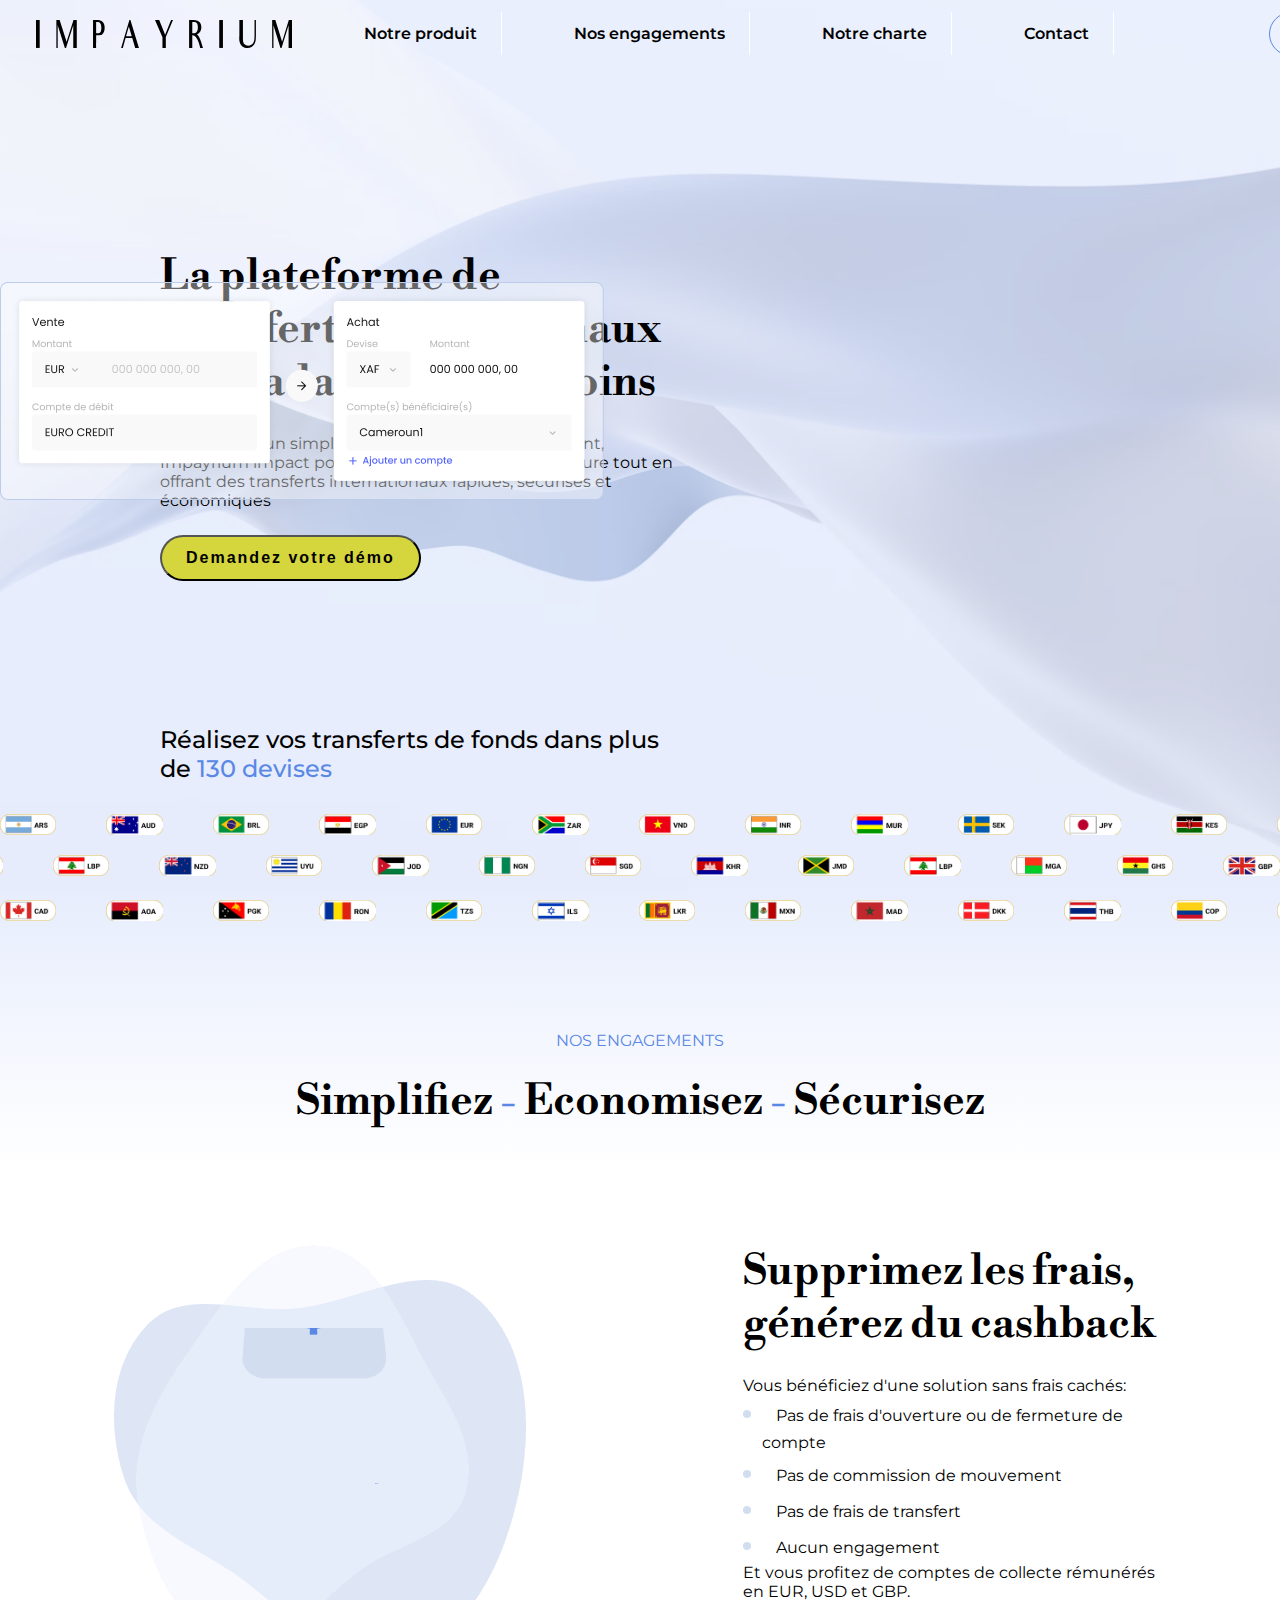
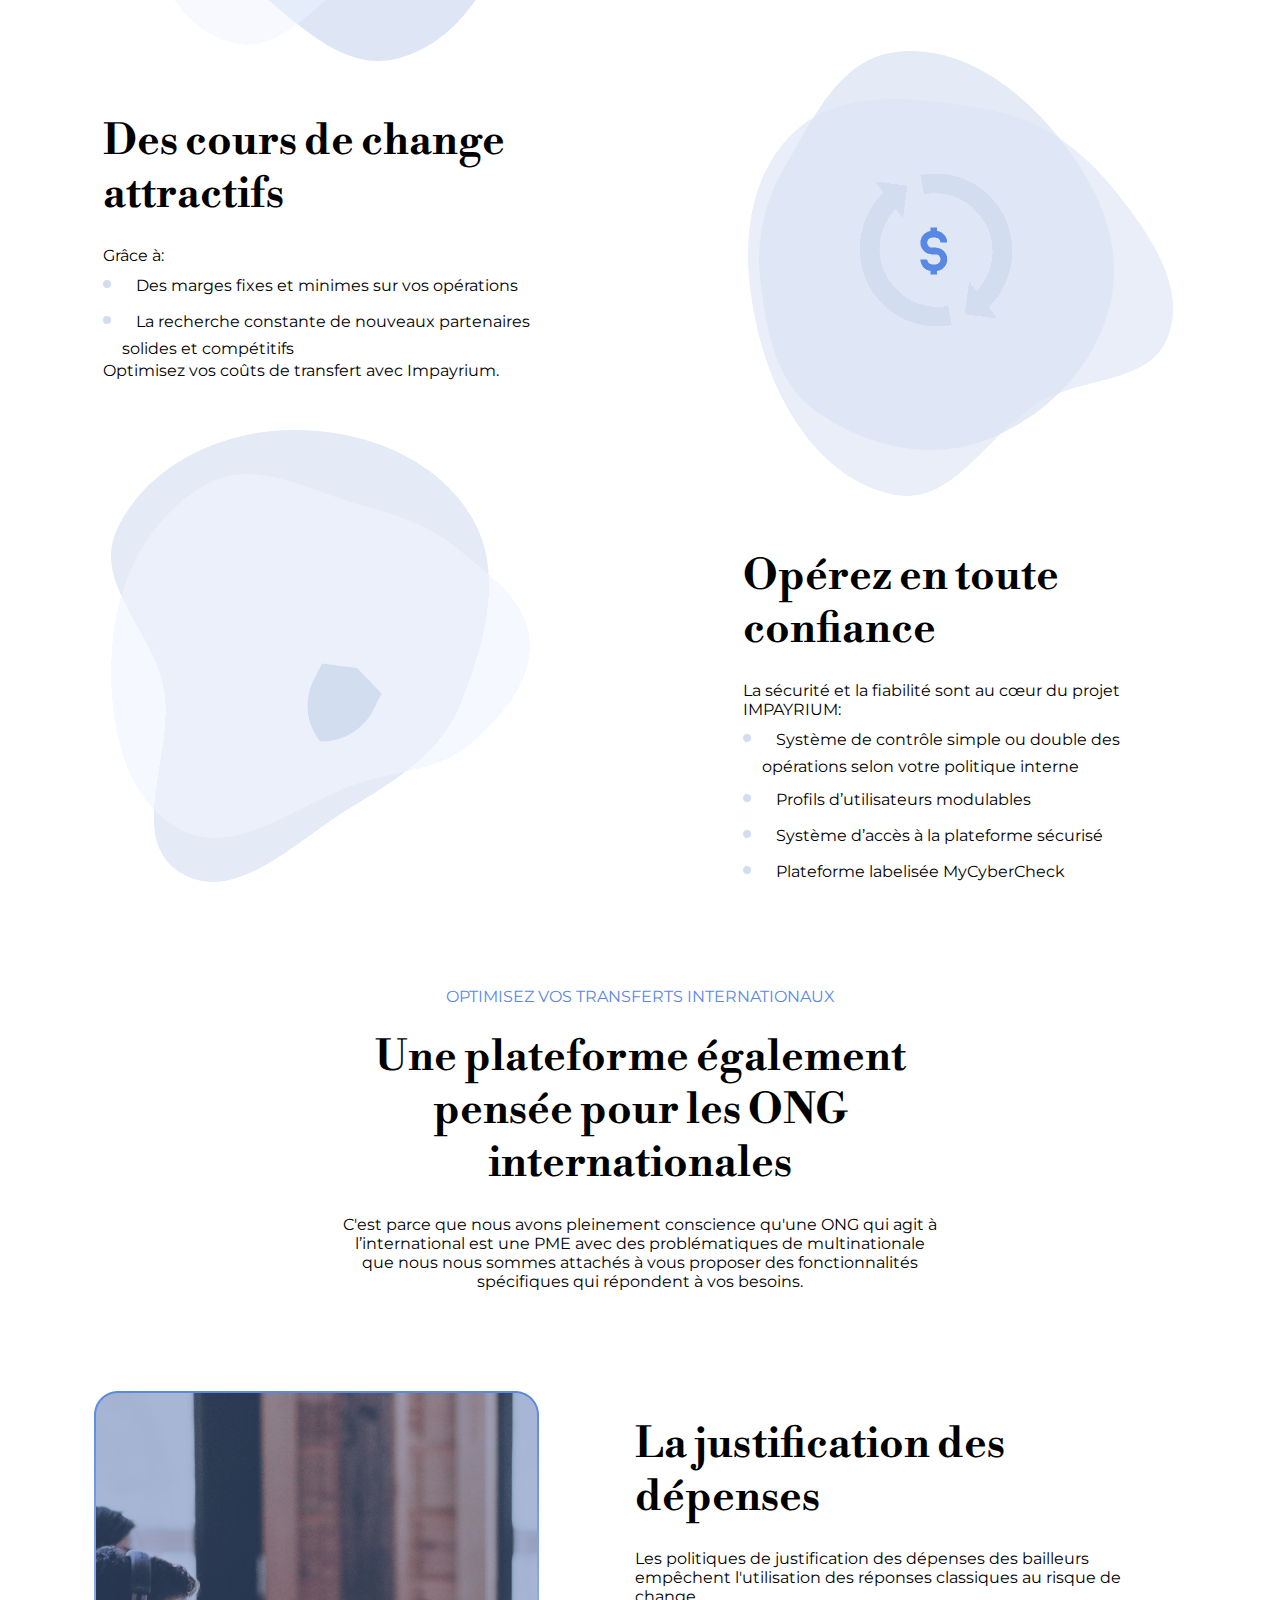
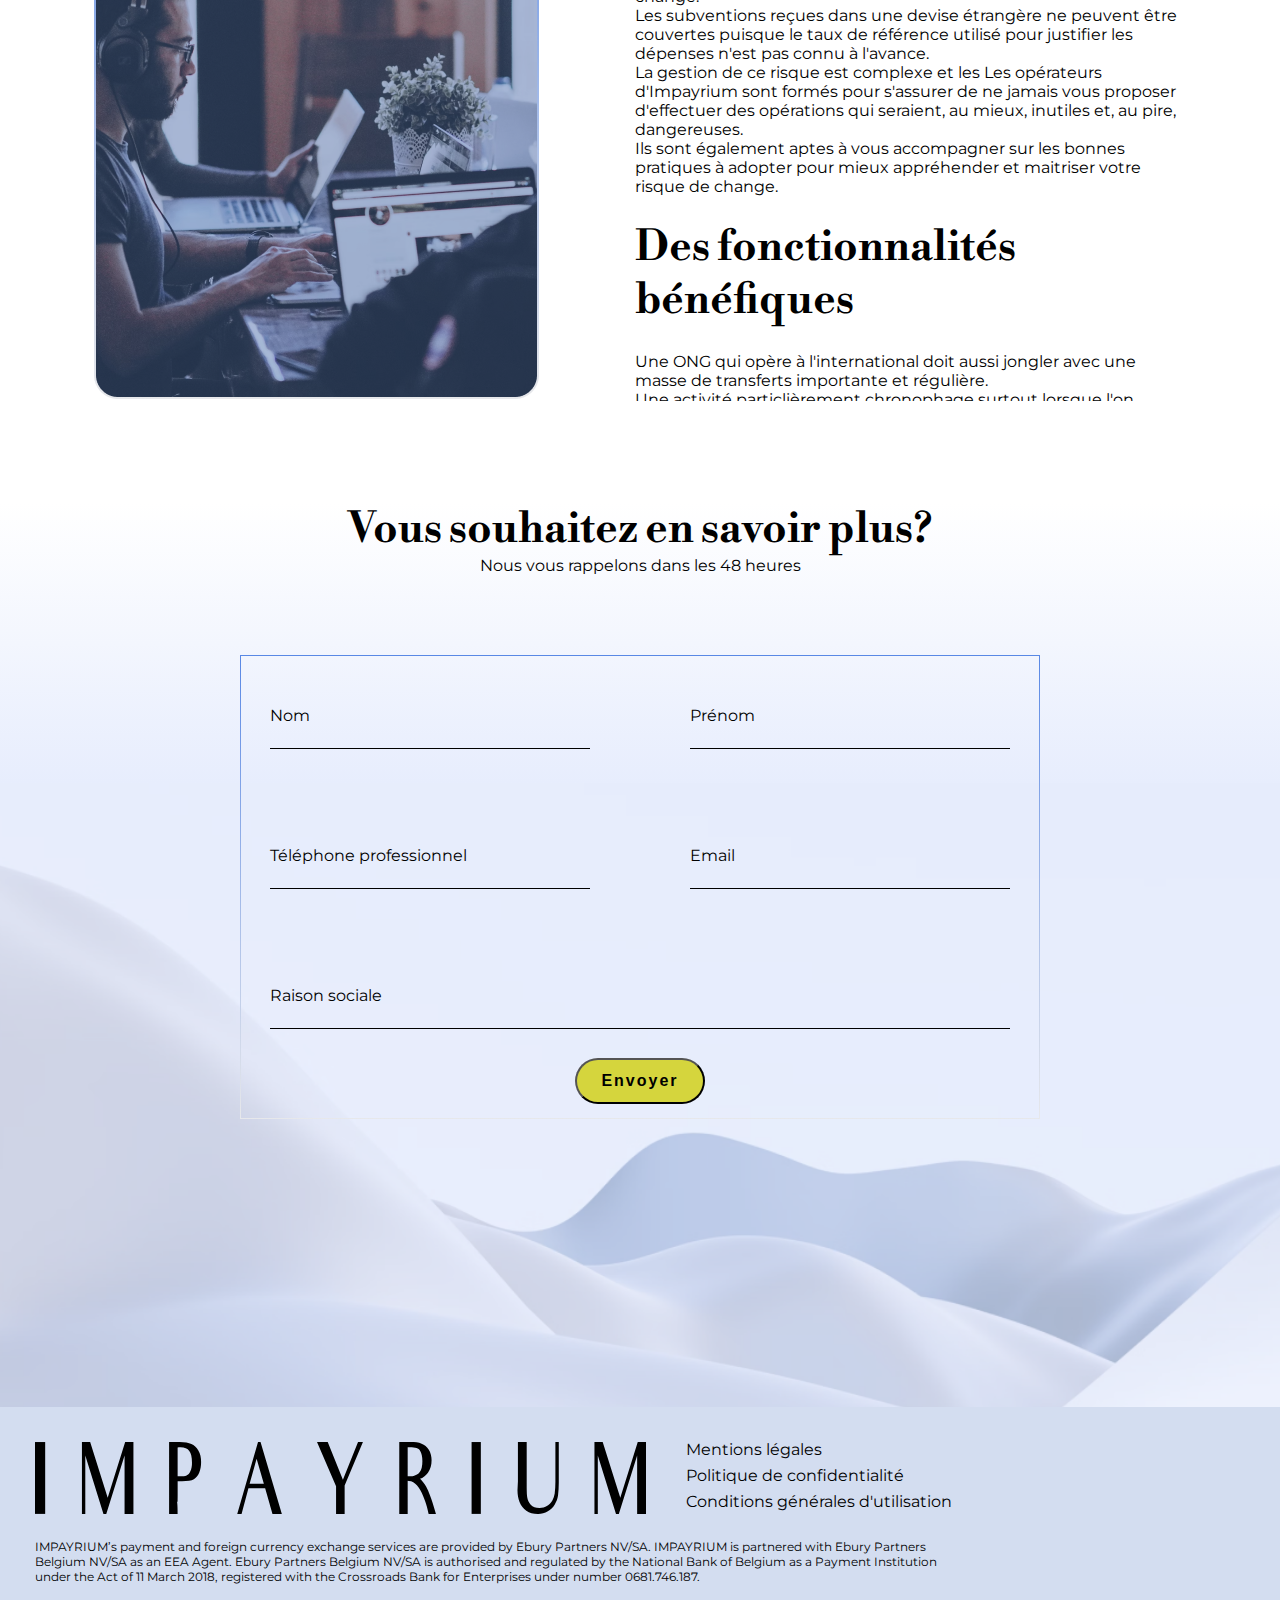
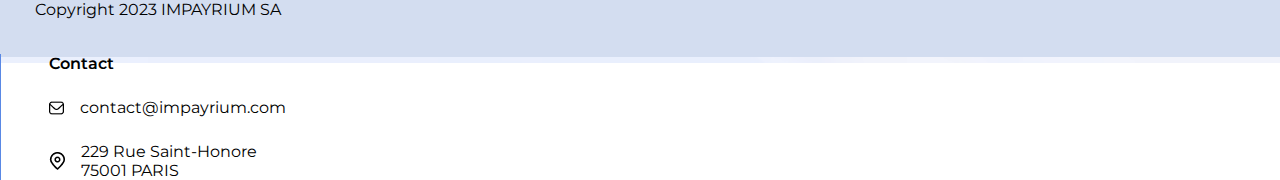
==== commit 21d5ad41: "modif index js" ====
--- a/index.html
+++ b/index.html
@@ -12,7 +12,6 @@
     <link rel="preconnect" href="https://fonts.gstatic.com" crossorigin>
     <link href="https://fonts.googleapis.com/css2?family=Libre+Bodoni:ital,wght@0,400..700;1,400..700&display=swap" rel="stylesheet">
     <link rel="stylesheet" href="style.css">
-    <script src="script.js" defer></script>
     <script src="index.js" defer></script>
 </head>
 <body>
--- a/style.css
+++ b/style.css
@@ -4,33 +4,26 @@
     margin: 0;
     box-sizing: border-box;
 }
+/*police et couleur principale des textes*/
 body{
-    font-family:"Montserrat", sans-serif;/*police utilisée*/
-    color:#0B0D17;/*couleur de base du texte*/
-}
-:root{
-    --color-success:#2ecc71;
-    --color-error:#e73c3c;
-}
-.menu{
-    display: flex;
-}
+    font-family:"Montserrat", sans-serif;
+    color:black;
+}
+/*Largeur maximale des éléments et centrage du container*/
 .container{
-    max-width: 1440px;/*la class container ne dépassera pas 1440px si on agrandit l'écran*/
-    margin: 0 auto;/*les éléments restent centrés*/
-}
+    max-width: 1440px;
+    margin: 0 auto;
+}
+/*toutes les class text-center sont centrées*/
 .text-center{
-    text-align: center;/*toutes les class text-center sont centrées*/
-}
+    text-align: center;
+}
+/*display flex sur toutes les .row et passage d'un élément en dessous quand la largeur dépasse 100%*/
 .row{
-    display: flex;/*déclare display  flex sur tous les .row*//*active le modèle de boîte flexible (flexbox), qui permet de disposer les éléments enfants d'un conteneur de manière flexible et réactive.*/
-    flex-wrap: wrap;/*permet de faire descendre un élément si tous les éléments représentent plus de 100% de la taille de l'écran*/
-}
-/*on empêche le header de chevaucher les titres*/
-section{
-    padding-top: 20px;
-}
-/*on définit l'espace occupé par chaque colonne*/
+    display: flex;
+    flex-wrap: wrap;
+}
+/*on définit l'espace occupé par chaque colonne des classes .col*/
 
 .col-25{
     width:25%;
@@ -45,28 +38,31 @@
     width:100%;
 }
 /*les marges*/
-.mt-100{/*crée une marge de 100 pixels en haut*/
+.mt-200{
+    margin-top: 200px;
+}
+.mt-100{
     margin-top: 100px;
 }
 .mt-75{
     margin-top: 75px;
 }
-.mt-50{/*crée une marge en haut de 50 pixels"*/
+.mt-50{
     margin-top: 50px;
 }
 .mt-25{
     margin-top: 25px;
 }
-/*les couleurs*/
-.color-gold{
-    color: #D5D53D;
-}
-/*on définit taille des titres*/
+
+/*on définit taille des titres et police*/
 h1{
-    font-size: 2.5rem;
-}
+    font-family: "Libre Bodoni", serif;
+    font-size: 42px;
+}
+
 h2{
-    font-size: 2rem;/*on utilise rem plutôt que px pour le responsive*/
+    font-family: "Libre Bodoni", serif;
+    font-size: 32px;
 }
 /*on définit taille et couleur des titres*/
 h3{
@@ -75,190 +71,106 @@
 h4{
     font-size: 1.3rem;
 }
-p{
-    line-height: 1.5;
-    font-size: 1.1rem;
-}
-.bckg-titres{
-    width:100%;
-    height:3rem;
-    background-color: whitesmoke;
-    display: flex;
+.color-blue{
+    color: #5988E5;
+}
+.header-image { 
+    width: 100%; 
+    height: 890px;
+     background: url('images/image-banner.png') no-repeat center center/cover; 
+    }
+/*Barre de navigation*/
+.navbar-container{
+    width:90rem;
+    padding : 0.75rem 1.25rem 0.75rem 1.25rem;
+    display: flex;
+    justify-content:space-between;
     align-items: center;
-    justify-content: center;
+    margin-left: auto;
+    margin-right: auto;
+    z-index: 1000;
+}
+.group-logo{
+    display: flex;
+    align-items:center;
+}
+.logo{
+    height: 1.75rem;
+    margin-left: 1rem ;
 }
 /* Style de base pour l'en-tête */
-
-/* La barre de navigation */
-.navbar {
-    background-color: white;
+.group-logo ul{
+    display:flex;
+}
+.group-logo ul li{
+    list-style: none;
+}
+.cta{
+    margin-left: 3rem;
+    text-decoration: none;
+    color:black;
+    font-weight: 600;
+
+}
+.btn{
+    padding:12px 24px;
+    border-right: 1px solid;
     align-items: center;
-    width: 100%;
-    height: auto;
-    min-height: 4.5rem;
-    padding-left: 5rem;
-    padding-right: 5rem;
-    display: flex;
-    position: fixed;
-    margin-right: auto;
-    margin-left:auto;
-    z-index: 1000;/*la navbar se place au dessus des autres éléments, les liens sont toujours clicquables*/
-}
-.navbar-container{
-    padding:1rem;
-    justify-content: space-between;
-    align-items: center;
-    width: 1440px;
-    max-width: 90rem;
-    height: 100%;
-    margin-left: auto;
-    margin-right: auto;
-    display: flex;
-    border-bottom:3px solid;
-    border-image: linear-gradient(to right, #D5D53D 33%,#004225) 1;
-}
-.logo{
-    height:40px;
-    object-fit: cover;
-    margin-right: 20px;
-}
-.brand-name{
-    height:25px;
-    object-fit: cover;
-}
-.group-logo{
-    display: flex;
-    align-items: center;
-}
-/* Style du menu */
-.menu ul {
-    list-style: none;
-    display: flex;
-}
-/* Espacement des liens du menu */
-.menu ul li {
-    margin-left: 100px;
-}
-/* Style des liens */
-.menu ul li a {
-    text-decoration: none;/*retire le surlignage des liens*/
-    color:#0B0D17;
-    font-weight: bold;
-}
-.cta{
-    gap:20px;
-}
-/*style des boutons*/
-.btn{
-    text-decoration: none;
-    align-items: center;
-    appearance: none;
-    background-color: #fff;
+    border-color: white;
+}
+
+.btn-connexion{
+    padding:12px 24px;
+    letter-spacing: 2px;
+    border: 1px solid;
+    background-color: #FFFFFF1C;
+    border-color:#5988E5;
     border-radius: 24px;
-    border-style: none;
-    box-shadow: rgba(0, 0, 0, .2) 0 3px 5px -1px,rgba(0, 0, 0, .14) 0 6px 10px 0,rgba(0, 0, 0, .12) 0 1px 18px 0;
-    box-sizing: border-box;
-    color: #0B0D17;
-    cursor: pointer;
-    display: inline-flex;
-    fill: currentcolor;
-    font-family: "Google Sans",Roboto,Arial,sans-serif;
+    color:#5988E5;
     font-size: 16px;
     font-weight: 600;
-    height: 48px;
-    justify-content: center;
-    letter-spacing: .25px;
-    line-height: normal;
-    max-width: 100%;
-    overflow: visible;
-    padding: 2px 24px;
-    position: relative;
-    text-align: center;
-    text-transform: none;
-    transition: box-shadow 280ms cubic-bezier(.4, 0, .2, 1),opacity 15ms linear 30ms,transform 270ms cubic-bezier(0, 0, .2, 1) 0ms;
-    user-select: none;
-    -webkit-user-select: none;
-    touch-action: manipulation;
-    width: auto;
-    will-change: transform,opacity;
-    z-index: 0;
-}
-
-.btn:hover {
-  background: #F6F9FE;
-  color: #0B0D17;
-}
-
-.btn:active {
-  box-shadow: 0 4px 4px 0 rgb(60 64 67 / 30%), 0 8px 12px 6px rgb(60 64 67 / 15%);
-  outline: none;
-}
-
-.btn:focus {
-  outline: none;
-  border: 2px solid #0B0D17;
-}
-
-.btn:not(:disabled) {
-  box-shadow: rgba(60, 64, 67, .3) 0 1px 3px 0, rgba(60, 64, 67, .15) 0 4px 8px 3px;
-}
-
-.btn:not(:disabled):hover {
-  box-shadow: rgba(60, 64, 67, .3) 0 2px 3px 0, rgba(60, 64, 67, .15) 0 6px 10px 4px;
-}
-
-.btn:not(:disabled):focus {
-  box-shadow: rgba(60, 64, 67, .3) 0 1px 3px 0, rgba(60, 64, 67, .15) 0 4px 8px 3px;
-}
-
-.btn:not(:disabled):active {
-  box-shadow: rgba(60, 64, 67, .3) 0 4px 4px 0, rgba(60, 64, 67, .15) 0 8px 12px 6px;
-}
-
-.btn:disabled {
-  box-shadow: rgba(60, 64, 67, .3) 0 1px 3px 0, rgba(60, 64, 67, .15) 0 4px 8px 3px;
-}
-/* Style du menu burger (caché par défaut) */
-.burger {
-    display: none;/*cache le menu burger*/
-    flex-direction: column;
     cursor: pointer;
-}
-.burger span {
-    width: 25px;
-    height: 3px;
-    background-color: white;
-    margin: 4px;
-}
-
-.background-arrow {
-    object-fit: cover;
-    width: 60%;
-    height:500px;
-    float: right;
-    margin-top: 10em;
-}
-.text-banner{
-    margin-top: 150px;
-    align-items: center;
-    margin-left: 50px;
-    width:500px;
-}
-#banner h1 a{
-    text-decoration: none;
-    color:#0B0D17;
-    transition: opacity 0.2s ease;/*on applique un transition pour l'effet visuel qui suit*/
-}
-#banner h1 a:hover{
-    opacity:0.6;
-}
-.taille-text-accueil{
-    font-size: 25px;
-}
+    transition: opacity 0.2s ease;
+}
+.btn-connexion:hover{
+    opacity: 0.7;
+}
+.banner-title{
+    width:33rem;
+    margin-top: -40rem;
+    margin-left: 10rem;
+    gap: 16px;
+    margin-right: 4rem;
+    z-index: 1;
+}
+.banner-img{
+    margin-top: -38rem;
+    z-index: 1;
+}
+.btn-demo{
+    padding:12px 24px;
+    letter-spacing: 2px;
+    background-color: #D5D53D;
+    border-radius: 24px;
+    color:black;
+    font-size: 16px;
+    font-weight: 600;
+    cursor: pointer;
+    transition: opacity 0.2s ease;
+}
+.btn-demo:hover{
+    opacity: 0.7;
+}
+.transfer-title{
+    font-size: 1.5rem;
+    font-weight: 500;
+    margin-top: 9rem;
+}
+
+/*Animation des drapeaux*/
 .flags{
     overflow: hidden;
-    border-bottom: 3px solid;
-    border-image: linear-gradient(to right, #D5D53D 33%,#004225) 1;
+    margin-top: -5.4rem;
 }
 .float-startLeft {
     float: left !important;
@@ -428,264 +340,112 @@
 .item_42 {
     background-image: url("/images/BGN.png");
 }
-.visuallyhidden {
-    position: absolute;
-    z-index: -1;
-    right: 0;
-    opacity: 0;
-    
-  }
-  .card-carousel {
-    --card-width: 80%;
-    --card-max-width: 250px;
-    --card-height: 350px;
-    --carousel-min-width: 600px;
-    z-index: 1;
-    position: relative;
-    margin-left:27em;
-    margin-top: -25em;
-    width: 1200px;
-    height: var(--card-height);
-    min-width: var(--carousel-min-width);
-    transition: filter .3s ease;
-  }
-  
-  @media screen and (max-width: 640px) {
-    .card-carousel {
-      margin-left: calc((100vw - var(--carousel-min-width) - 40px) / 2)
+
+/*section engagements*/
+.background-engagements { 
+    width: 100%; 
+    height: 280px;
+    background-image: linear-gradient(180deg,#E7EDFD,#FFFFFF);
     }
-  }
-  
-  .card-carousel.smooth-return {
-    transition: all .2s ease;
-  }
-  
-  .card-carousel .card {
-    background: whitesmoke;
-    width: var(--card-width);
-    max-width: var(--card-max-width);
-    text-align: center;
-    padding: 1em;
-    min-width: 250px;
-    height: var(--card-height);
-    position: absolute;
-    margin: 0 auto;
-    color: #0B0D17;
-    transition: inherit;
-    -webkit-box-shadow: 0px 5px 5px 0px #D5D53D;
-    -moz-box-shadow: 0px 5px 5px 0px #D5D53D;
-    box-shadow: 0px 5px 5px 0px #D5D53D;
-    border-radius: 1em;
-    filter: brightness(.9);
-    display: flex;
-    flex-direction: column;
-    align-items: center;
-    justify-content: center;
-  }
-  .card-carousel h3 a{
-    text-decoration: none;
-    color:#0B0D17;
-    transition: opacity 0.2s ease;
-  }
-  .card-carousel h3 a:hover{
-    opacity: 0.6;
-  }
-  .card.highlight {
-    filter: brightness(1)
-  }
-  .card:nth-of-type(1) .image-container {
-    background-image: url("images/pexels-savvas-stavrinos-270619-814544.png");
-  }
-  .card:nth-of-type(2) .image-container {
-    background-image: url("images/pexels-kwaku-griffin-14554004.png");
-  }
-  .card:nth-of-type(3) .image-container {
-    background-image: url("images/ai-generated-8121557_1280.png");
-  }
-  .card:nth-of-type(4) .image-container {
-    background-image: url("images/pexels-debraj-6534325.png");
-  }
-  .card:nth-of-type(5) .image-container {
-    background-image: url("images/pexels-bentonphotocinema-1095602.png");
-  }
-  .image-container {
-    width: 10em;
-    height: 10em;
-    position: relative;
-    background-size: cover;
-    background-position: center;
-    margin-bottom: 2em;
-    border-radius: 100%;
-    padding: 1em;
-    -webkit-box-shadow: inset 0px 0px 17px 0px #D5D53D;
-    -moz-box-shadow: inset 0px 0px 17px 0px #D5D53D;
-    box-shadow: inset 0px 0px 17px 0px #D5D53D;
-    
-  }
-  
-  .image-container::after {
-    content: "";
-    display: block;
-    width: 120%;
-    height: 120%;
-    border: solid 3px #D5D53D;
-    border-radius: 100%;
-    position: absolute;
-    top: calc(-10% - 3px);
-    left: calc(-10% - 3px);
-  }
-.img-apropos{
-    width:100%;
-    height:400px;
-    object-fit: cover;
-  /*  border-radius: 25%;*/
- /*   box-shadow: white -5px 5px, #D5D53D -10px 10px, #D5D53D -15px 15px;*/
-    opacity:0.2;
-}
-.line1{
-    justify-content: space-between;
-    margin-top: -24rem;
-}
-.line2{
-    width:600px;
-    margin-left: auto;
-    margin-right: auto;
-}
-
-.mp-apropos{
-    width:100%;
-    font-size: 1.5em;
-    font-weight: bold;
-    z-index: 30;
-}
-  
-.bloc-ong{
+.flags-Lo{
+    overflow: hidden;
+}
+.container-gif-text{
+    align-items: flex-start;
+}
+.text-engagements{
+    width:435px;
+    margin-left: auto;
+    margin-right: auto;
+    text-align: left;
+}
+ul { 
+    list-style-position: inside;
+    text-align: left;
+} 
+ul li{
+   text-indent: -1.2em;
+   padding-left: 1.2em;
+   line-height: 1.5;
+}
+ul li::marker { 
+    color: #D3DDF0; /* Couleur des points */ 
+    font-size: 24px;
+}
+
+/*Section ONG*/
+.container-title-ONG{
+    margin-left: auto;
+    margin-right: auto;
+    width: 600px;
+}
+.bloc-ONG{
     align-items: center;
     width:100%;
-    justify-content: space-between;
-}
-.img-ong{
-    border-radius: 3em;
-    box-shadow: white -5px 5px, #D5D53D -10px 10px, #D5D53D -15px 15px;
-}
-.bloc-text-ong{
+    justify-content: center;
+}
+.img-ONG{
+    margin-right: 48px;
+}
+.text-ONG{
+    direction: rtl;
     width: 600px;
-    height: 400px;
+    height: 608px;
     overflow-y: scroll;
-    scrollbar-color: #D5D53D #004225;
-  /*  scrollbar-width: thin;*/
-    background-color: whitesmoke;
     text-align: left;
-
-}
-
-.container-infos{
-    margin-left: auto;
-    margin-right: auto;
-    height:30em;
-    width:75em;
-    border-radius: 30px;
-    background-color:#004225;
-    box-shadow: white -5px 5px, hsl(60, 64%, 54%) -10px 10px, #D5D53D -15px 15px;
-   /* border:2px solid;*/
-   /* border-image: linear-gradient(to right, #D5D53D 33%,#0B0D17) 1*/
-}
-.align-infos{
-    justify-content: space-between;
-    height:30em;
-}
-.titres-infos{
-    color:white;
-}
-.menu-infos{
-    float: left;
-    margin-top: 2em;
-}
-.btn-infos{
-    display: flex;
-    justify-content: center;
-    align-items: center;
-    width:5em;
-    height:2em;
-    background-color:#004225;
-    border-radius: 15px;
-    box-shadow: 1px 1px 0px #D5D53D;
-    border: none;
-    margin-right: 1em;
-    color:white;/*couleur de la police*/
-    font-size: 1.5em; /* Taille de la police */
-    cursor: pointer;/*déclenche l'effet au passage de la souris*/
-    transition: opacity 0.2s ease;/*on applique un transition pour l'effet visuel qui suit*/
-    transition:transform 0.1s ease ;
-}
-.btn-infos:hover{
-    opacity: 0.7;
-}
-.btn-infos:active {
-    transform: scale(0.95);
-}
-.brightness-btn{
-    color :grey;
-    width:4.5em;
-
-}
-ul{
-    list-style-position: inside; /* Les points seront à l'intérieur des éléments de liste */
-}
-.bloc-img-infos{
-    width:30em;
-    margin-top: auto;
-    margin-bottom: auto;
-    margin-left:1em;
-}
-
-.img-infos-style{
-    height:20em;
-    border-radius: 2em;
-    background-size: cover; /* ou cover selon vos besoins */
-    background-position: center;
-    background-repeat: no-repeat;
-    width: 25rem; /* ou la largeur souhaitée */
-    height: 23rem; /* ou la hauteur souhaitée */
-    margin-left: 3rem;
-}
-.img-infos-cours {
-    background-image: url("images/pexels-savvas-stavrinos-270619-814544.png");
-}
-.img-infos-securite {
-    background-image: url("images/ai-generated-8121557_1280.png");
-}
-.img-infos-tarifs {
-    background-image: url("images/pexels-debraj-6534325.png");
-}
-.img-infos-time {
-    background-image: url("images/pexels-bentonphotocinema-1095602.png");
-}
-.text-infos{
-    width:600px;
-    padding:5%;
-}
-.text-infos-style{
-    text-align:left;
-}
-.bckg-contact{
-    background-image: linear-gradient(to bottom right, whitesmoke 50%,#D5D53D);
-    width: 100%;
-    height:50em;
-    display: flex;
-    flex-direction: column;
-    align-items: center;
+}
+
+/* Personnalisation de la barre de défilement pour les navigateurs Webkit (Chrome, Safari) */ 
+.text-ONG::-webkit-scrollbar { 
+    width: 20px; /* Largeur de la barre de défilement */ 
+} 
+.text-ONG::-webkit-scrollbar-thumb { 
+    background-color: #5988E5;
+    border-radius: 10px; 
+    width: 20px;
+} 
+.text-ONG::-webkit-scrollbar-track { 
+    background: white;
+} 
+/* Personnalisation de la barre de défilement pour Firefox */ 
+.text-ONG { 
+    scrollbar-width: large; 
+    scrollbar-color: #5988E5 white;
+} 
+.text-ONG h1{
+    margin-left: 48px;
+}
+.text-ONG p{
+    margin-left: 48px;
+    direction: ltr;
+}
+
+/*Section contact*/
+.background-contact { 
+    width: 100%; 
+    height: 280px;
+    background-image: linear-gradient(360deg,#E7EDFD,#FFFFFF);
+}
+.img-background-inversee{
+        width: 100%;
+        height: 880px; /* Définir la hauteur du conteneur */
+        background-image: url("/images/image-inversee.png"); /* Chemin de l'image */
+        background-size: cover; /* Ajuste la taille de l'image pour couvrir le conteneur */
+        background-position: center; /* Centre l'image dans le conteneur */
+        background-repeat: no-repeat; /* Empêche la répétition de l'image */
 }
 .container-contact{
-    margin-left: auto;
-    margin-right: auto;
-    background-color: #004225;
-    height: 35em;
-    width: 50em;
+    border: 1px solid;
+    margin-left: auto;
+    margin-right: auto;
+    height: 29rem;
+    width: 50rem;
     display: flex;
     justify-content: center;
     align-items: flex-start;
-    border-radius: 2em;
+    border-radius: 8px;
+    margin-top: -63rem;
+    border-image: linear-gradient(to bottom, #5988E5, #E7E8EB)1;
 }
 .form-grid{
     display: grid;
@@ -700,12 +460,9 @@
     align-items: flex-start;/*on aligne le label et le champs sur la gauche du conteneur*/
 }
 label{
-    font-size: 20px;
-    color: white;
-}
-.obligatoire{
-    color:#D5D53D;
-}
+    color: black;
+}
+
 /*on place les éléments dans la grille*/
 .box-nom{
     grid-column: 1/2;
@@ -728,41 +485,33 @@
 input{
     background-color: transparent;
     border:none;
-    border-bottom: 3px solid;
-    border-color:#D5D53D;
-    color:white;
+    border-bottom: 1px solid;
+    border-color:black;
     font-size: 20px;
     width:100%;
 }
 .btn-contact{
-    width:135px;
-    height:45px;
-    background-color:#004225;
-    border: 2px solid;
-    border-color:#D5D53D;
-    border-radius: 25px;
-    color:#D5D53D;/*couleur de la police*/
-    font-weight: bold;
-    padding: 0.5em 1em;/*padding en hauteur et en largeur*/
-    font-size: 16px; /* Taille de la police */
-    cursor: pointer;/*déclenche l'effet au passage de la souris*/
-    transition: opacity 0.2s ease;/*on applique un transition pour l'effet visuel qui suit*/
-    transition: transform 0.1s ease;
-}
-/*le bouton s'assombrit quand on passe la souris dessus*/
+    padding:12px 24px;
+    letter-spacing: 2px;
+    background-color: #D5D53D;
+    border-radius: 24px;
+    color:black;
+    font-size: 16px;
+    font-weight: 600;
+    cursor: pointer;
+    transition: opacity 0.2s ease;
+}
 .btn-contact:hover{
     opacity: 0.7;
 }
-.btn-contact:active {
-    transform: scale(0.95);
-}
 .mp-bouton{
-    margin-top: 8em;
+    margin-top: 2rem;
     display:flex;
     justify-content:center;
 }
+
 .form-control{
-    color : white
+    color : red
 }
 .form-control small{
     visibility: hidden;
@@ -775,89 +524,110 @@
     border-color: #e73c3c;
     visibility: visible;
 }
-.bckg-footer{
-    width:100%;
-    height:15rem;
-    background: #0B0D17;
-}
-.color-text, footer ul li a{
-    color:white;
+
+/*Footer*/
+.container-footer{
+    background-color: #D3DDF0;
+    height: 250px;
+    width: 100%;
+    margin-top: 18rem;
+    opacity: 100%;
+}
+.group-logo-footer{
+    display: flex;
+    align-items: flex-end;
+}
+.logo-footer{
+    margin-top: 2.2rem;
+    height: 4.5rem;
+    margin-left: 2.2rem ;
+}
+.group-logo-footer ul li{
+    list-style: none;
+    line-height: 1.6rem;
+    margin-left: 2.5rem;
+}
+.mentions{
+    text-decoration: none;
+    color: black;
 }
 .disclaimer{
-    font-size: 14px;
-    align-items: last baseline;
-}
-footer{
+    font-size: 12px;
+    width: 925px;
+    margin-left:2.2rem;
+}
+.copyright{
+    margin-left: 2.2rem;
+    margin-top: 1rem;
+}
+.left-footer{
+    margin-right: 3rem;
+}
+.infos-impayrium{
+    margin-top: 2.2rem;
+    width: 300px;
+    border-left: 1px solid;
+    border-color: #5988E5;
+    padding-left: 3rem;
+}
+.title-contact{
+    font-weight: 600;
+}
+.align-icon{
+    display: flex;
     align-items: center;
 }
-.mentions{
-    align-items: center;
-    font-weight: 600;
-}
-.footer ul{
-    list-style: none;
-    display: flex;
-}
-.footer ul li{
-    margin-left: 5rem;
-}
-.footer ul li a{
+.icon{
+    float: left;
+}
+.email{
+    margin-left: 1rem;
     text-decoration: none;
-}
-.copyright{
-    margin-top: 1rem;
-}
-.drapeau{
-    height:18rem;
-    width: 18rem;
-    float:left;
-}
-.charte-align{
-    align-items: center;
-}
-.img-table{
-    width:11rem;
-    height:11rem;
-    object-fit: cover;
-    border-radius: 25%;
-}
-table {
-    table-layout: fixed;
-    width: 80%;
-    border-collapse: separate;
-    border: 5px solid #D5D53D;
+    color:black;
+}
+.adress{
+    margin-left: 1rem;
+}
+
+/*Page charte*/
+.background-valeurs{
+    width: 100%; 
+    height: 900px;
+    background-image: linear-gradient(180deg,#E7EDFD,#FFFFFF);
+}
+.nuage-title{
+    display: block;
+    margin-left: auto;
+    margin-right: auto;
+    margin-top: -48rem;
+}
+.valeurs-title{
+    margin-top: -32rem;
+}
+.valeurs-text{
+    width: 600px;
+    margin-left: auto;
+    margin-right: auto;
+}
+.container-engagements{
+    margin-left: auto;
+    margin-right: auto;
+    justify-content: center;
+}
+.container-flag{
+    margin-left: auto;
+    margin-right: auto;
+    width: 350px;
+    height:400px;
+    border: 1px solid;
+    border-color: #5988E5;
     border-radius: 5%;
-    border-spacing: 0;
-    overflow: hidden;
-    margin-left: auto;
-    margin-right: auto;
-
-  }
-  thead th:nth-child(1) {
-    width: 30%;
-  }
-  
-  thead th:nth-child(2) {
-    width: 70%;
-  }
-  th, td{
-    padding:1rem;
-    border: 2px solid #D5D53D;
-  }
-  .fleche-tableau{
-    height:1.5rem;
-    width:2rem;
-    object-fit: cover;
-    float:left;
-    padding:3px;
-  }
-  .fleche-bas{
-    height:3rem;
-    width:5rem;
-    transform: rotate(90deg);
-    margin-left: auto;
-    margin-right: auto;
-  }
-.table-titre{
-    font-size: 1.3rem;
-}+    justify-content: center;
+    padding-left: 2em;
+    padding-right: 2em;
+    background-image: linear-gradient(180deg,#E7EDFD,#FFFFFF);
+}
+/* On vous offre des taux de change compétitifs grâce à : Des marges fixes et faibles Une recherche constante de partenaires financiers solides et compétitifs Optimisez vos transferts internationaux avec IMPAYRIUM. */
+
+
+
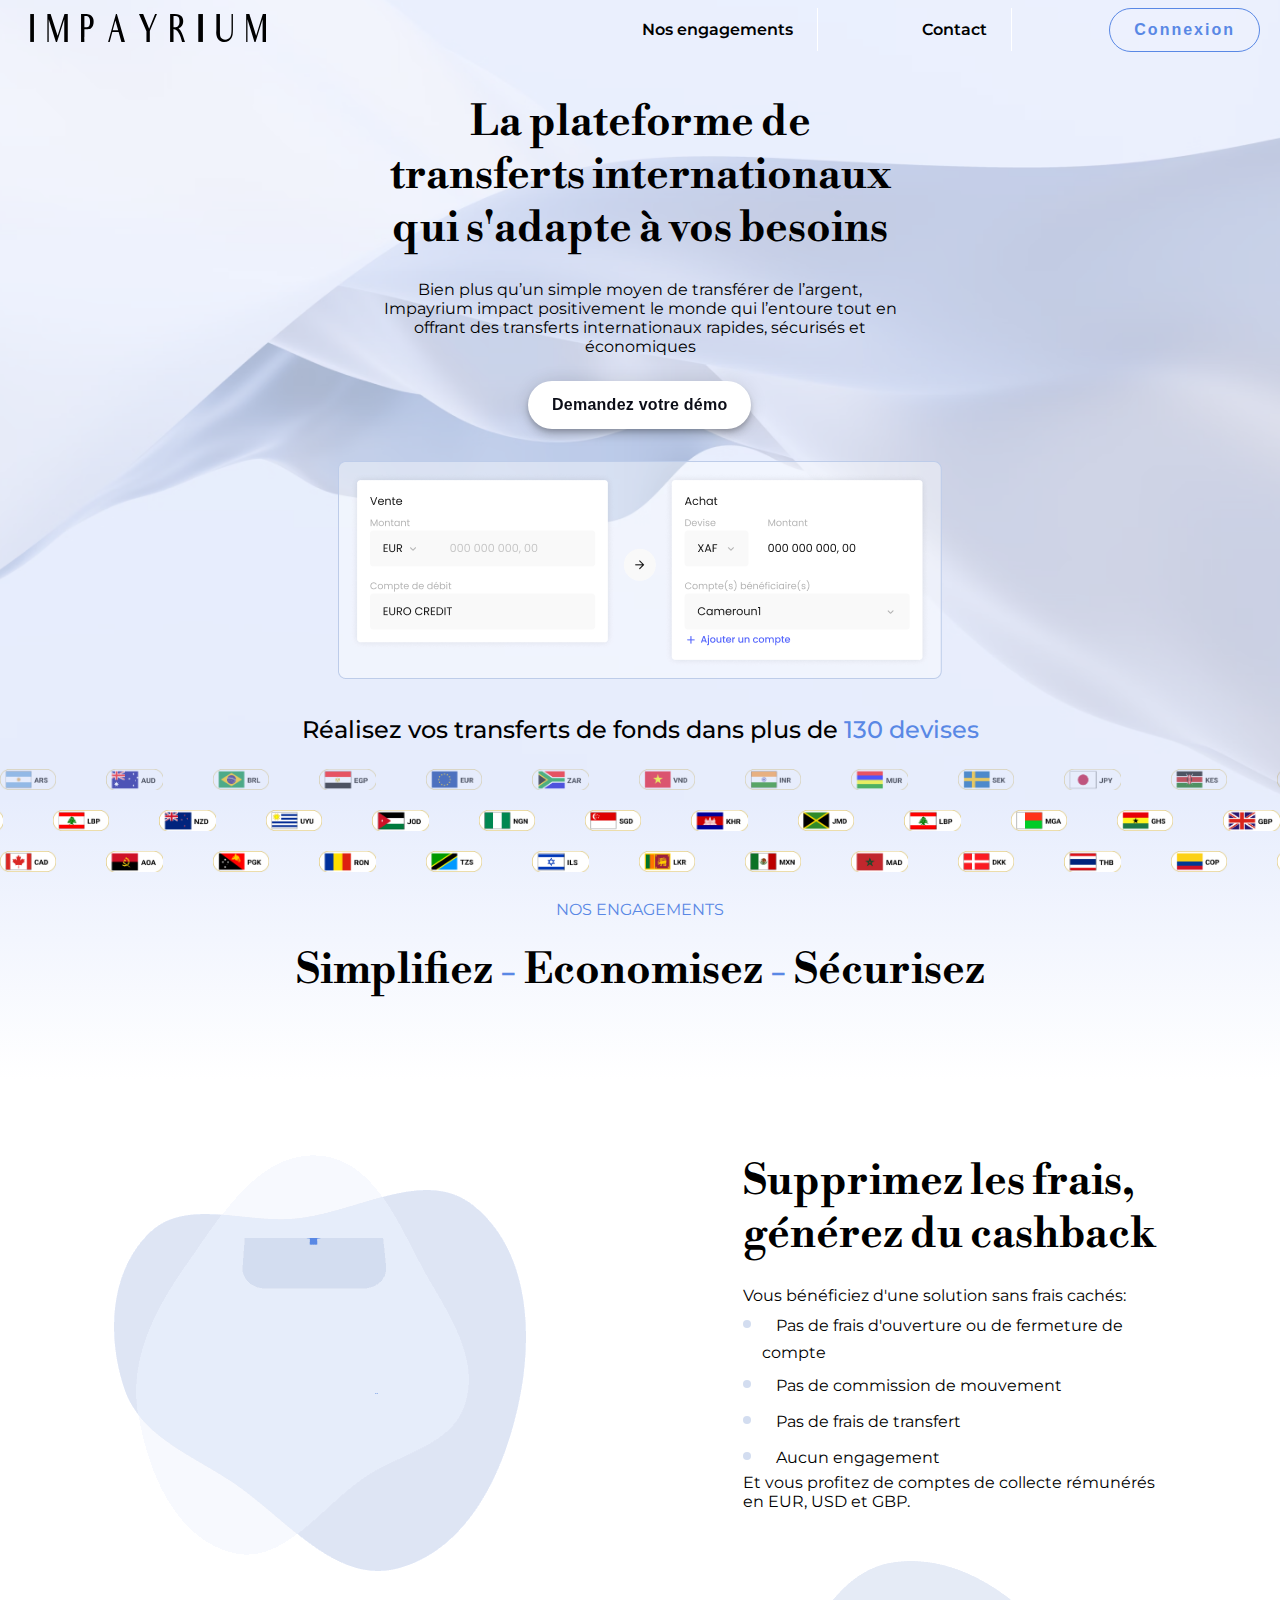
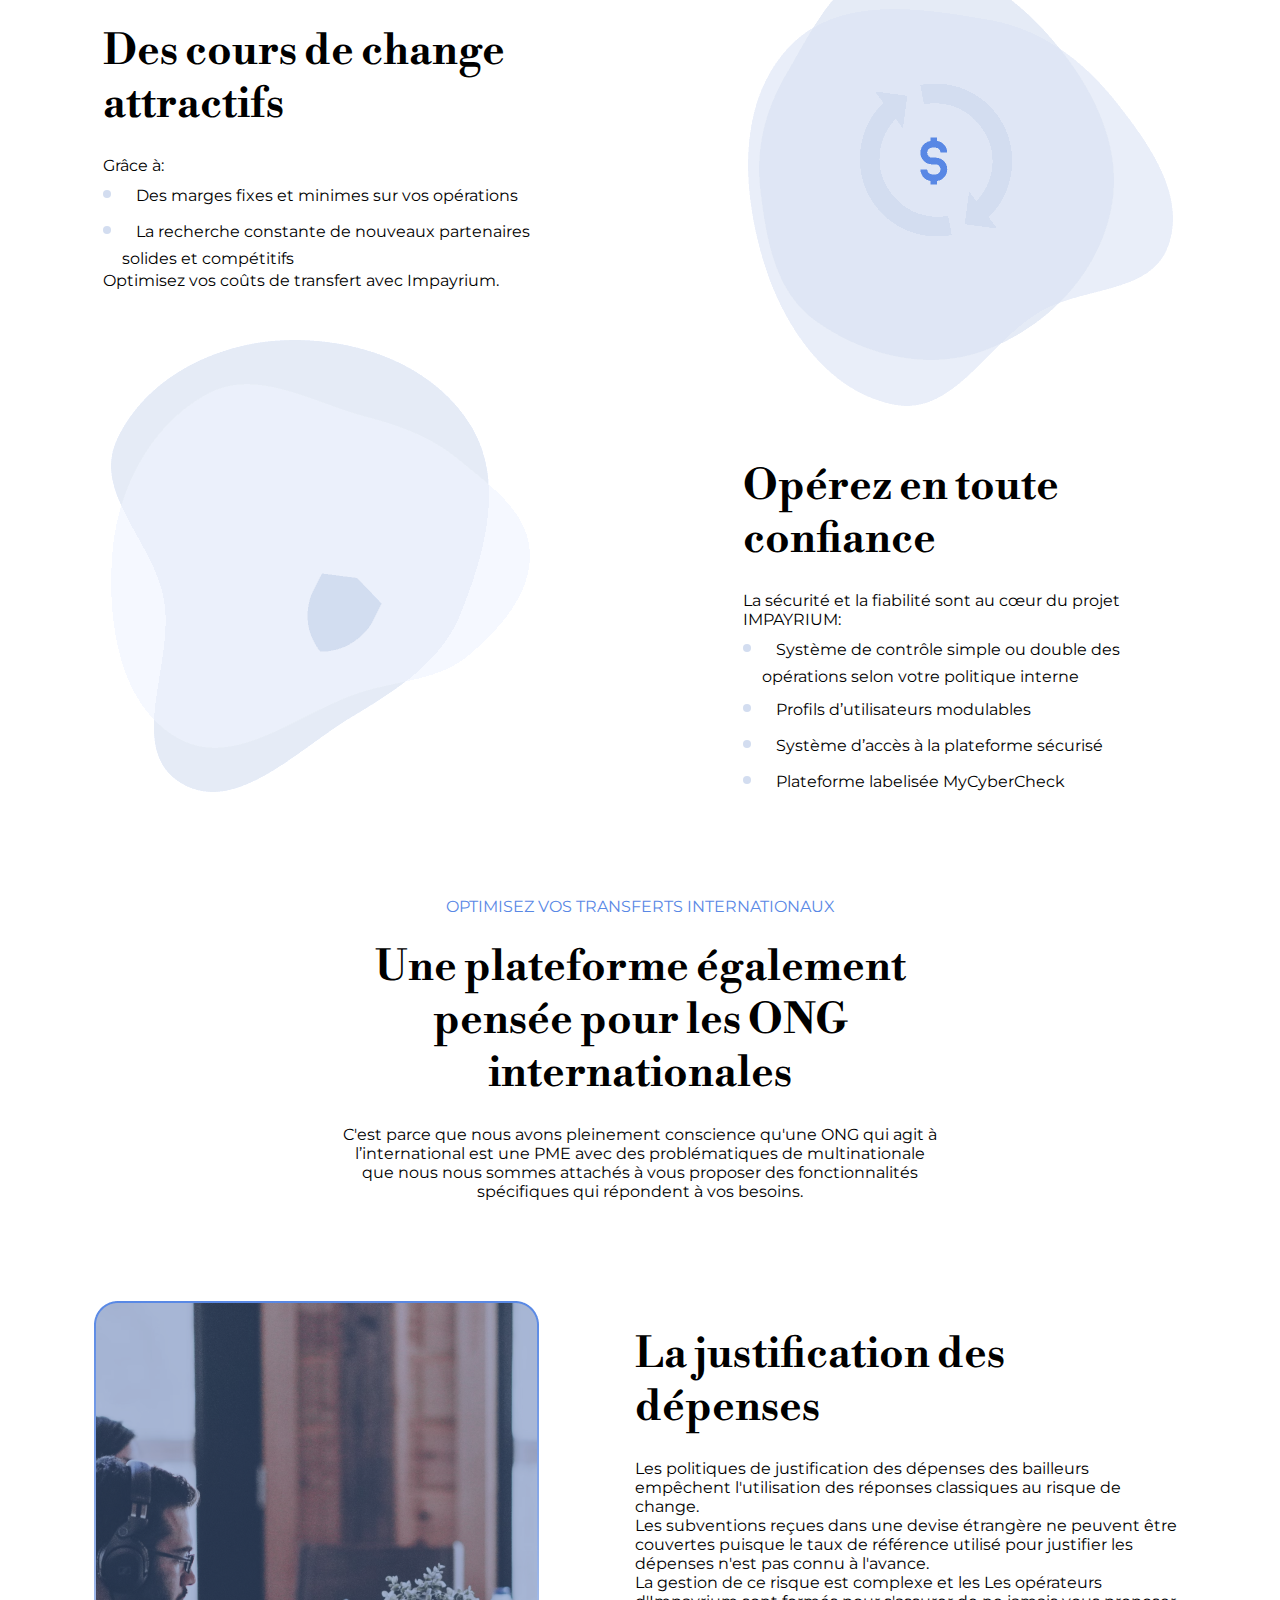
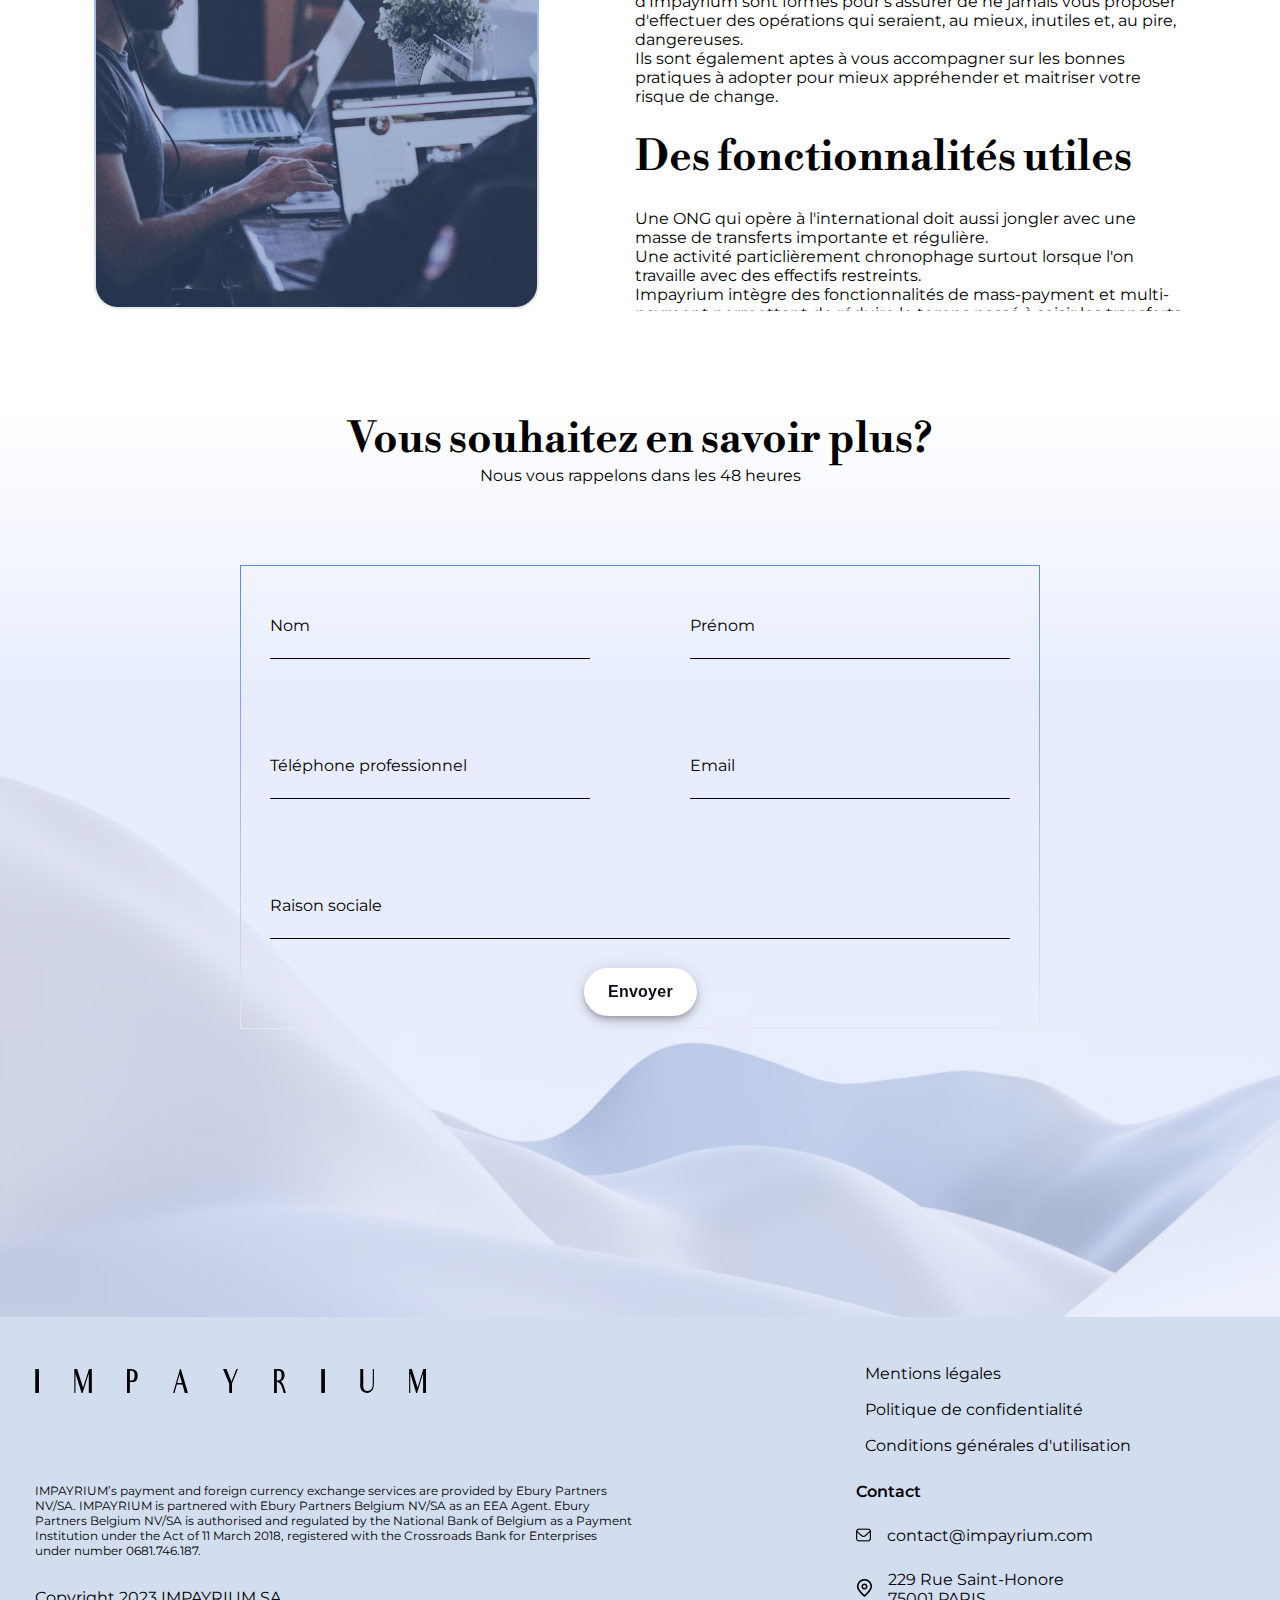
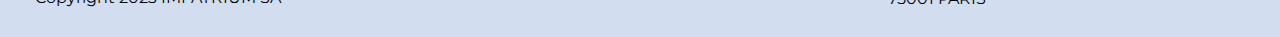
==== commit dabd4747: "modif footer et navbar pour responsive. modif container flags pour page charte responsive" ====
--- a/index.html
+++ b/index.html
@@ -12,32 +12,39 @@
     <link rel="preconnect" href="https://fonts.gstatic.com" crossorigin>
     <link href="https://fonts.googleapis.com/css2?family=Libre+Bodoni:ital,wght@0,400..700;1,400..700&display=swap" rel="stylesheet">
     <link rel="stylesheet" href="style.css">
-    <script src="index.js" defer></script>
+    <script src="index.js" type="module"></script>
 </head>
 <body>
-    <header id="accueil">
+    <header class="text-center row" id="accueil">
         <div class="header-image container">
             <nav class="container">
                 <div class="navbar-container">
-                    <div class="group-logo">
-                        <img class="logo" src="images/Vector.svg" alt="logo Impayrium">
-                        <img class="logo" src="images/Vector-1.svg" alt="logo Impayrium">
-                        <img class="logo" src="images/Vector-2.svg" alt="logo Impayrium">
-                        <img class="logo" src="images/Vector-3.svg" alt="logo Impayrium">
-                        <img class="logo" src="images/Vector-4.svg" alt="logo Impayrium">
-                        <img class="logo" src="images/Vector-5.svg" alt="logo Impayrium">
-                        <img class="logo" src="images/Vector-6.svg" alt="logo Impayrium">
-                        <img class="logo" src="images/Vector-7.svg" alt="logo Impayrium">
-                        <img class="logo" src="images/Vector-8.svg" alt="logo Impayrium">
-                        <ul>
-                            <li><a href="#produit" class="btn cta">Notre produit</a></li>
-                            <li><a href="#engagements" class="btn cta">Nos engagements</a></li>
-                            <li><a href="charte.html" class="btn cta">Notre charte</a></li>
-                            <li><a href="#contact" class="btn cta">Contact</a></li>
-                        </ul>
+                    <div class="logo-liens">
+                        <div>
+                            <img class="logo" src="images/Vector-6.svg" alt="I de Impayrium ">
+                            <img class="logo" src="images/Vector-1.svg" alt="M de Impayrium">
+                            <img class="logo" src="images/Vector-2.svg" alt="P de Impayrium">
+                            <img class="logo" src="images/Vector-3.svg" alt="A de Impayrium">
+                            <img class="logo" src="images/Vector-4.svg" alt="Y de Impayrium">
+                            <img class="logo" src="images/Vector-5.svg" alt="R de Impayrium">
+                            <img class="logo" src="images/Vector-6.svg" alt="I de Impayrium">
+                            <img class="logo" src="images/Vector-7.svg" alt="U de Impayrium">
+                            <img class="logo" src="images/Vector-8.svg" alt="M de Impayrium">
+                        </div>    
+                        <div class="menu" id="menu">
+                            <ul>
+                                <li><a href="charte.html" class="btn cta">Nos engagements</a></li>
+                                <li><a href="#contact" class="btn cta">Contact</a></li>
+                            </ul>
+                        </div>
+                    </div>
+                    <div class="burger" id="burger"> <!-- Menu burger pour les petits écrans -->
+                        <span></span>
+                        <span></span>
+                        <span></span>
                     </div>
                     <div>
-                        <button type="submit" class="btn-connexion" id="connexion">Connexion</button>
+                        <button type="button" class="btn-connexion" id="connexion">Connexion</button>
                     </div>
                 </div>
             </nav>
@@ -45,17 +52,18 @@
     </header>
     <section id="banner">
         <div class="container">
-            <div class="row">
-                <div class="banner-title">
+            <div class="row banner-container">
+                <div class="banner-title col-50">
                     <h1>  La plateforme de transferts internationaux qui s'adapte à vos besoins</h1>
                     <p class="mt-25">Bien plus qu’un simple moyen de transférer de l’argent, Impayrium impact positivement le monde qui l’entoure tout en offrant des transferts internationaux rapides, sécurisés et économiques</p>
-                    <button type="submit" class="btn-demo mt-25" id="demo">Demandez votre démo</button>
-                    <p class="transfer-title">Réalisez vos transferts de fonds dans plus de <span class="color-blue">130 devises</span></p>
-                </div>
-                <div class="banner-img">
+                    <button type="button" class="btn-contact mt-25" id="demo">Demandez votre démo</button>
+                    
+                </div>
+                <div class="banner-img col-50">
                     <img src="images/screen-shot.png" alt="Screenshot plateforme Impayrium">
                 </div>
             </div>
+            <div class="transfer-title">Réalisez vos transferts de fonds dans plus de <span class="color-blue">130 devises</span></div>
             <div class="flags container">
                 <div class="horizontal-scrolling-itemsHi-Lo float-startLeft">
                     <div class="horizontal-scrolling-items__group">
@@ -91,80 +99,77 @@
                         <div class="horizontal-scrolling-items__group__item item_14"></div>      
                     </div>
                 </div>
-                <div class="horizontal-scrolling-itemsMed float-startRight">
-                    <div class="horizontal-scrolling-items__group">
-                        <div class="horizontal-scrolling-items__group__item item_15"></div>
-                        <div class="horizontal-scrolling-items__group__item item_16"></div>
-                        <div class="horizontal-scrolling-items__group__item item_17"></div>
-                        <div class="horizontal-scrolling-items__group__item item_18"></div>
-                        <div class="horizontal-scrolling-items__group__item item_19"></div>
-                        <div class="horizontal-scrolling-items__group__item item_20"></div>
-                        <div class="horizontal-scrolling-items__group__item item_21"></div>
-                        <div class="horizontal-scrolling-items__group__item item_22"></div>
-                        <div class="horizontal-scrolling-items__group__item item_23"></div>
-                        <div class="horizontal-scrolling-items__group__item item_24"></div>
-                        <div class="horizontal-scrolling-items__group__item item_25"></div>
-                        <div class="horizontal-scrolling-items__group__item item_26"></div>
-                        <div class="horizontal-scrolling-items__group__item item_27"></div>
-                        <div class="horizontal-scrolling-items__group__item item_28"></div>      
-                    </div>
-                    <div class="horizontal-scrolling-items__group">
-                        <div class="horizontal-scrolling-items__group__item item_15"></div>
-                        <div class="horizontal-scrolling-items__group__item item_16"></div>
-                        <div class="horizontal-scrolling-items__group__item item_17"></div>
-                        <div class="horizontal-scrolling-items__group__item item_18"></div>
-                        <div class="horizontal-scrolling-items__group__item item_19"></div>
-                        <div class="horizontal-scrolling-items__group__item item_20"></div>
-                        <div class="horizontal-scrolling-items__group__item item_21"></div>
-                        <div class="horizontal-scrolling-items__group__item item_22"></div>
-                        <div class="horizontal-scrolling-items__group__item item_23"></div>
-                        <div class="horizontal-scrolling-items__group__item item_24"></div>
-                        <div class="horizontal-scrolling-items__group__item item_25"></div>
-                        <div class="horizontal-scrolling-items__group__item item_26"></div>
-                        <div class="horizontal-scrolling-items__group__item item_27"></div>
-                        <div class="horizontal-scrolling-items__group__item item_28"></div>      
-                    </div>
-                </div>
-                
             </div>
         </div>
     </section>
     <section id="engagements">
-        <div class="background-engagements container">
-            <div class="flags-Lo container">
-                <div class="horizontal-scrolling-itemsHi-Lo float-startLeft">
-                    <div class="horizontal-scrolling-items__group">
-                        <div class="horizontal-scrolling-items__group__item item_29"></div>
-                        <div class="horizontal-scrolling-items__group__item item_30"></div>
-                        <div class="horizontal-scrolling-items__group__item item_31"></div>
-                        <div class="horizontal-scrolling-items__group__item item_32"></div>
-                        <div class="horizontal-scrolling-items__group__item item_33"></div>
-                        <div class="horizontal-scrolling-items__group__item item_34"></div>
-                        <div class="horizontal-scrolling-items__group__item item_35"></div>
-                        <div class="horizontal-scrolling-items__group__item item_36"></div>
-                        <div class="horizontal-scrolling-items__group__item item_37"></div>
-                        <div class="horizontal-scrolling-items__group__item item_38"></div>
-                        <div class="horizontal-scrolling-items__group__item item_39"></div>
-                        <div class="horizontal-scrolling-items__group__item item_40"></div>
-                        <div class="horizontal-scrolling-items__group__item item_41"></div>
-                        <div class="horizontal-scrolling-items__group__item item_42"></div>      
-                    </div>
-                    <div class="horizontal-scrolling-items__group">
-                        <div class="horizontal-scrolling-items__group__item item_29"></div>
-                        <div class="horizontal-scrolling-items__group__item item_30"></div>
-                        <div class="horizontal-scrolling-items__group__item item_31"></div>
-                        <div class="horizontal-scrolling-items__group__item item_32"></div>
-                        <div class="horizontal-scrolling-items__group__item item_33"></div>
-                        <div class="horizontal-scrolling-items__group__item item_34"></div>
-                        <div class="horizontal-scrolling-items__group__item item_35"></div>
-                        <div class="horizontal-scrolling-items__group__item item_36"></div>
-                        <div class="horizontal-scrolling-items__group__item item_37"></div>
-                        <div class="horizontal-scrolling-items__group__item item_38"></div>
-                        <div class="horizontal-scrolling-items__group__item item_39"></div>
-                        <div class="horizontal-scrolling-items__group__item item_40"></div>
-                        <div class="horizontal-scrolling-items__group__item item_41"></div>
-                        <div class="horizontal-scrolling-items__group__item item_42"></div>      
-                    </div>
+        <div class="background-engagements flags-Lo container">
+            <div class="horizontal-scrolling-itemsMed float-startRight">
+                <div class="horizontal-scrolling-items__group">
+                    <div class="horizontal-scrolling-items__group__item item_15"></div>
+                    <div class="horizontal-scrolling-items__group__item item_16"></div>
+                    <div class="horizontal-scrolling-items__group__item item_17"></div>
+                    <div class="horizontal-scrolling-items__group__item item_18"></div>
+                    <div class="horizontal-scrolling-items__group__item item_19"></div>
+                    <div class="horizontal-scrolling-items__group__item item_20"></div>
+                    <div class="horizontal-scrolling-items__group__item item_21"></div>
+                    <div class="horizontal-scrolling-items__group__item item_22"></div>
+                    <div class="horizontal-scrolling-items__group__item item_23"></div>
+                    <div class="horizontal-scrolling-items__group__item item_24"></div>
+                    <div class="horizontal-scrolling-items__group__item item_25"></div>
+                    <div class="horizontal-scrolling-items__group__item item_26"></div>
+                    <div class="horizontal-scrolling-items__group__item item_27"></div>
+                    <div class="horizontal-scrolling-items__group__item item_28"></div>      
+                </div>
+                <div class="horizontal-scrolling-items__group">
+                    <div class="horizontal-scrolling-items__group__item item_15"></div>
+                    <div class="horizontal-scrolling-items__group__item item_16"></div>
+                    <div class="horizontal-scrolling-items__group__item item_17"></div>
+                    <div class="horizontal-scrolling-items__group__item item_18"></div>
+                    <div class="horizontal-scrolling-items__group__item item_19"></div>
+                    <div class="horizontal-scrolling-items__group__item item_20"></div>
+                    <div class="horizontal-scrolling-items__group__item item_21"></div>
+                    <div class="horizontal-scrolling-items__group__item item_22"></div>
+                    <div class="horizontal-scrolling-items__group__item item_23"></div>
+                    <div class="horizontal-scrolling-items__group__item item_24"></div>
+                    <div class="horizontal-scrolling-items__group__item item_25"></div>
+                    <div class="horizontal-scrolling-items__group__item item_26"></div>
+                    <div class="horizontal-scrolling-items__group__item item_27"></div>
+                    <div class="horizontal-scrolling-items__group__item item_28"></div>      
+                </div>
+            </div>
+            <div class="horizontal-scrolling-itemsHi-Lo float-startLeft">
+                <div class="horizontal-scrolling-items__group">
+                    <div class="horizontal-scrolling-items__group__item item_29"></div>
+                    <div class="horizontal-scrolling-items__group__item item_30"></div>
+                    <div class="horizontal-scrolling-items__group__item item_31"></div>
+                    <div class="horizontal-scrolling-items__group__item item_32"></div>
+                    <div class="horizontal-scrolling-items__group__item item_33"></div>
+                    <div class="horizontal-scrolling-items__group__item item_34"></div>
+                    <div class="horizontal-scrolling-items__group__item item_35"></div>
+                    <div class="horizontal-scrolling-items__group__item item_36"></div>
+                    <div class="horizontal-scrolling-items__group__item item_37"></div>
+                    <div class="horizontal-scrolling-items__group__item item_38"></div>
+                    <div class="horizontal-scrolling-items__group__item item_39"></div>
+                    <div class="horizontal-scrolling-items__group__item item_40"></div>
+                    <div class="horizontal-scrolling-items__group__item item_41"></div>
+                    <div class="horizontal-scrolling-items__group__item item_42"></div>      
+                </div>
+                <div class="horizontal-scrolling-items__group">
+                    <div class="horizontal-scrolling-items__group__item item_29"></div>
+                    <div class="horizontal-scrolling-items__group__item item_30"></div>
+                    <div class="horizontal-scrolling-items__group__item item_31"></div>
+                    <div class="horizontal-scrolling-items__group__item item_32"></div>
+                    <div class="horizontal-scrolling-items__group__item item_33"></div>
+                    <div class="horizontal-scrolling-items__group__item item_34"></div>
+                    <div class="horizontal-scrolling-items__group__item item_35"></div>
+                    <div class="horizontal-scrolling-items__group__item item_36"></div>
+                    <div class="horizontal-scrolling-items__group__item item_37"></div>
+                    <div class="horizontal-scrolling-items__group__item item_38"></div>
+                    <div class="horizontal-scrolling-items__group__item item_39"></div>
+                    <div class="horizontal-scrolling-items__group__item item_40"></div>
+                    <div class="horizontal-scrolling-items__group__item item_41"></div>
+                    <div class="horizontal-scrolling-items__group__item item_42"></div>      
                 </div>
             </div>
             <p class="text-center color-blue mt-100">NOS ENGAGEMENTS</p>
@@ -229,7 +234,7 @@
                         <br>Les subventions reçues dans une devise étrangère ne peuvent être couvertes puisque le taux de référence utilisé pour justifier les dépenses n'est pas connu à l'avance.
                         <br>La gestion de ce risque est complexe et les Les opérateurs d'Impayrium sont formés pour s'assurer de ne jamais vous proposer d'effectuer des opérations qui seraient, au mieux, inutiles et, au pire, dangereuses.
                         <br>Ils sont également aptes à vous accompagner sur les bonnes pratiques à adopter pour mieux appréhender et maitriser votre risque de change.</p>
-                    <h1 class="mt-25">Des fonctionnalités bénéfiques</h1>
+                    <h1 class="mt-25">Des fonctionnalités utiles</h1>
                     <p class="mt-25">
                         Une ONG qui opère à l'international doit aussi jongler avec une masse de transferts importante et régulière.
                         <br>Une activité particlièrement chronophage surtout lorsque l'on travaille avec des effectifs restreints.
@@ -290,43 +295,43 @@
         </div>     
     </section>
     <footer>
-        <div class="container mt-100 container-footer">
-            <div class="row">
-                <div class="left-footer">
-                    <div class="group-logo-footer">
-                        <img class="logo-footer" src="images/Vector.svg" alt="logo Impayrium">
-                        <img class="logo-footer" src="images/Vector-1.svg" alt="logo Impayrium">
-                        <img class="logo-footer" src="images/Vector-2.svg" alt="logo Impayrium">
-                        <img class="logo-footer" src="images/Vector-3.svg" alt="logo Impayrium">
-                        <img class="logo-footer" src="images/Vector-4.svg" alt="logo Impayrium">
-                        <img class="logo-footer" src="images/Vector-5.svg" alt="logo Impayrium">
-                        <img class="logo-footer" src="images/Vector-6.svg" alt="logo Impayrium">
-                        <img class="logo-footer" src="images/Vector-7.svg" alt="logo Impayrium">
-                        <img class="logo-footer" src="images/Vector-8.svg" alt="logo Impayrium">
-                        <ul>
-                            <li><a href="images/Mentions-legales.pdf" target="_blank" class="mentions">Mentions légales</a></li>
-                            <li><a href="images/Politique-de-confidentialite.pdf" target="_blank" class="mentions">Politique de confidentialité</a></li>
-                            <li><a href="images/CGU-Impayrium.pdf" target="_blank" class="mentions">Conditions générales d'utilisation</a></li>
-                        </ul>
-                    </div>
-                    <div class="disclaimer mt-25">
-                        <p>IMPAYRIUM’s payment and foreign currency exchange services are provided by Ebury Partners NV/SA. IMPAYRIUM is partnered with Ebury Partners Belgium NV/SA as an EEA Agent. Ebury Partners Belgium NV/SA is authorised and regulated by the National Bank of Belgium as a Payment Institution under the Act of 11 March 2018, registered with the Crossroads Bank for Enterprises under number 0681.746.187.</p>
-                    </div>
-                    <div class="copyright">
-                        Copyright 2023 IMPAYRIUM SA
-                    </div>
-                </div>
-                <div class="infos-impayrium">
-                    <p class="title-contact">Contact</p>
-                    <div class="mt-25">
-                        <div class="align-icon">
-                            <img src="images/enveloppe.png" alt="Icône enveloppe" class="icon">
-                            <a href="mailto:contact@impayrium.com?subject=Prise%20de%20contact" class="email">contact@impayrium.com</a>
-                        </div>
-                        <div class="align-icon marge-icon mt-25">
-                            <img src="images/localisation.png" alt="Icône de localisation" class="icon">
-                            <p class="adress">229 Rue Saint-Honore <br>75001 PARIS</p>
-                        </div>
+        <div class="container mt-100 container-footer row">
+            <div class="left-footer">
+                <div class="group-logo-footer">
+                    <img class="logo-footer" src="images/Vector-6.svg" alt="logo Impayrium">
+                    <img class="logo-footer" src="images/Vector-1.svg" alt="logo Impayrium">
+                    <img class="logo-footer" src="images/Vector-2.svg" alt="logo Impayrium">
+                    <img class="logo-footer" src="images/Vector-3.svg" alt="logo Impayrium">
+                    <img class="logo-footer" src="images/Vector-4.svg" alt="logo Impayrium">
+                    <img class="logo-footer" src="images/Vector-5.svg" alt="logo Impayrium">
+                    <img class="logo-footer" src="images/Vector-6.svg" alt="logo Impayrium">
+                    <img class="logo-footer" src="images/Vector-7.svg" alt="logo Impayrium">
+                    <img class="logo-footer" src="images/Vector-8.svg" alt="logo Impayrium">
+                </div>
+                <div class="disclaimer mt-25">
+                    <p>IMPAYRIUM’s payment and foreign currency exchange services are provided by Ebury Partners NV/SA. IMPAYRIUM is partnered with Ebury Partners Belgium NV/SA as an EEA Agent. Ebury Partners Belgium NV/SA is authorised and regulated by the National Bank of Belgium as a Payment Institution under the Act of 11 March 2018, registered with the Crossroads Bank for Enterprises under number 0681.746.187.</p>
+                </div>
+                <div class="copyright">
+                    Copyright 2023 IMPAYRIUM SA
+                </div>
+            </div>
+            <div class="legal">
+                <ul>
+                    <li><a href="images/Mentions-legales.pdf" target="_blank" class="mentions">Mentions légales</a></li>
+                    <li><a href="images/Politique-de-confidentialite.pdf" target="_blank" class="mentions">Politique de confidentialité</a></li>
+                    <li><a href="images/CGU-Impayrium.pdf" target="_blank" class="mentions">Conditions générales d'utilisation</a></li>
+                </ul>
+            </div>
+            <div class="infos-impayrium">
+                <p class="title-contact">Contact</p>
+                <div class="mt-25">
+                    <div class="align-icon">
+                        <img src="images/enveloppe.png" alt="Icône enveloppe" class="icon">
+                        <a href="mailto:contact@impayrium.com?subject=Prise%20de%20contact" class="email">contact@impayrium.com</a>
+                    </div>
+                    <div class="align-icon marge-icon mt-25">
+                        <img src="images/localisation.png" alt="Icône de localisation" class="icon">
+                        <p class="adress">229 Rue Saint-Honore <br>75001 PARIS</p>
                     </div>
                 </div>
             </div>
--- a/style.css
+++ b/style.css
@@ -66,10 +66,10 @@
 }
 /*on définit taille et couleur des titres*/
 h3{
-    font-size: 1.5rem;
+    font-size: 24px;
 }
 h4{
-    font-size: 1.3rem;
+    font-size: 16px;
 }
 .color-blue{
     color: #5988E5;
@@ -81,36 +81,43 @@
     }
 /*Barre de navigation*/
 .navbar-container{
-    width:90rem;
+    width:100%;
     padding : 0.75rem 1.25rem 0.75rem 1.25rem;
     display: flex;
     justify-content:space-between;
     align-items: center;
     margin-left: auto;
     margin-right: auto;
-    z-index: 1000;
-}
-.group-logo{
-    display: flex;
-    align-items:center;
+    max-height: 60px;
+}
+.logo-liens{
+    width:80%;
+    display: flex;
+    justify-content: space-between;
+    align-items: center;
 }
 .logo{
-    height: 1.75rem;
-    margin-left: 1rem ;
+    height: 28px;
+    margin-left: 0.6rem ;
 }
 /* Style de base pour l'en-tête */
-.group-logo ul{
+.menu ul{
     display:flex;
 }
-.group-logo ul li{
+.menu ul li{
     list-style: none;
 }
 .cta{
-    margin-left: 3rem;
+    margin-left: 5rem;
     text-decoration: none;
     color:black;
     font-weight: 600;
-
+}
+.cta-charte{
+    margin-left: 5rem;
+    text-decoration: none;
+    color:black;
+    font-weight: 600;
 }
 .btn{
     padding:12px 24px;
@@ -135,42 +142,80 @@
 .btn-connexion:hover{
     opacity: 0.7;
 }
+.banner-container{
+    justify-content: space-between;
+}
 .banner-title{
     width:33rem;
     margin-top: -40rem;
     margin-left: 10rem;
     gap: 16px;
-    margin-right: 4rem;
-    z-index: 1;
+
 }
 .banner-img{
     margin-top: -38rem;
-    z-index: 1;
-}
+}
+/*style des boutons*/
 .btn-demo{
-    padding:12px 24px;
-    letter-spacing: 2px;
-    background-color: #D5D53D;
+    text-decoration: none;
+    align-items: center;
+    appearance: none;
+    background-color: #fff;
     border-radius: 24px;
-    color:black;
-    font-size: 16px;
+    border-style: none;
+    box-shadow: rgba(0, 0, 0, .2) 0 3px 5px -1px,rgba(0, 0, 0, .14) 0 6px 10px 0,rgba(0, 0, 0, .12) 0 1px 18px 0;
+    box-sizing: border-box;
+    color: #0B0D17;
+    cursor: pointer;
+    display: inline-flex;
+    fill: currentcolor;
+    font-family: "Google Sans",Roboto,Arial,sans-serif;
+    font-size: 1rem;
     font-weight: 600;
-    cursor: pointer;
-    transition: opacity 0.2s ease;
-}
-.btn-demo:hover{
-    opacity: 0.7;
+    height: 3rem;
+    justify-content: center;
+    letter-spacing: .25px;
+    line-height: normal;
+    max-width: 100%;
+    overflow: visible;
+    padding: 2px 24px;
+    position: relative;
+    text-align: center;
+    text-transform: none;
+    transition: box-shadow 280ms cubic-bezier(.4, 0, .2, 1),opacity 15ms linear 30ms,transform 270ms cubic-bezier(0, 0, .2, 1) 0ms;
+    user-select: none;
+    -webkit-user-select: none;
+    touch-action: manipulation;
+    width: auto;
+    will-change: transform,opacity;
+    z-index: 0;
+}
+
+.btn-demo:hover {
+  background: #F6F9FE;
+  color: #0B0D17;
+}
+
+.btn-demo:active {
+  box-shadow: 0 4px 4px 0 rgb(60 64 67 / 30%), 0 8px 12px 6px rgb(60 64 67 / 15%);
+  outline: none;
+}
+
+.btn-demo:focus {
+  outline: none;
+  border: 2px solid #0B0D17;
 }
 .transfer-title{
-    font-size: 1.5rem;
+    font-size: 24px;
     font-weight: 500;
-    margin-top: 9rem;
+    margin-top: -8rem;
+    margin-left: 10rem;
 }
 
 /*Animation des drapeaux*/
 .flags{
     overflow: hidden;
-    margin-top: -5.4rem;
+    margin-top: 3rem;
 }
 .float-startLeft {
     float: left !important;
@@ -215,130 +260,130 @@
     height: 21px;
   }
 .item_1 {
-    background-image: url("/images/ARS.png");
+    background-image: url("images/ARS.png");
 } 
 .item_2 {
-    background-image: url("/images/AUD.png");
+    background-image: url("images/AUD.png");
 }
 .item_3 {
-    background-image: url("/images/BRL.png");
+    background-image: url("images/BRL.png");
 }
 .item_4 {
-    background-image: url("/images/EGP.png");
+    background-image: url("images/EGP.png");
 }
 .item_5 {
-    background-image: url("/images/EUR.png");
+    background-image: url("images/EUR.png");
 }
 .item_6 {
-    background-image: url("/images/ZAR.png");
+    background-image: url("images/ZAR.png");
 } 
 .item_7 {
-    background-image: url("/images/VND.png");
+    background-image: url("images/VND.png");
 } 
 .item_8 {
-    background-image: url("/images/INR.png");
+    background-image: url("images/INR.png");
 }
 .item_9 {
-    background-image: url("/images/MUR.png");
+    background-image: url("images/MUR.png");
 }
 .item_10 {
-    background-image: url("/images/SEK.png");
+    background-image: url("images/SEK.png");
 }
 .item_11 {
-    background-image: url("/images/JPY.png");
+    background-image: url("images/JPY.png");
 }
 .item_12 {
-    background-image: url("/images/KES.png");
+    background-image: url("images/KES.png");
 }
 .item_13 {
-    background-image: url("/images/TWD.png");
+    background-image: url("images/TWD.png");
 }
 .item_14 {
-    background-image: url("/images/TRY.png");
+    background-image: url("images/TRY.png");
 }
 .item_15 {
-    background-image: url("/images/USD.png");
+    background-image: url("images/USD.png");
 } 
 .item_16 {
-    background-image: url("/images/PLN.png");
+    background-image: url("images/PLN.png");
 }
 .item_17 {
-    background-image: url("/images/LBP.png");
+    background-image: url("images/LBP.png");
 }
 .item_18 {
-    background-image: url("/images/NZD.png");
+    background-image: url("images/NZD.png");
 }
 .item_19 {
-    background-image: url("/images/UYU.png");
+    background-image: url("images/UYU.png");
 }
 .item_20 {
-    background-image: url("/images/JOD.png");
+    background-image: url("images/JOD.png");
 } 
 .item_21 {
-    background-image: url("/images/NGN.png");
+    background-image: url("images/NGN.png");
 } 
 .item_22 {
-    background-image: url("/images/SGD.png");
+    background-image: url("images/SGD.png");
 }
 .item_23 {
-    background-image: url("/images/KHR.png");
+    background-image: url("images/KHR.png");
 }
 .item_24 {
-    background-image: url("/images/JMD.png");
+    background-image: url("images/JMD.png");
 }
 .item_25 {
-    background-image: url("/images/LBP.png");
+    background-image: url("images/LBP.png");
 }
 .item_26 {
-    background-image: url("/images/MGA.png");
+    background-image: url("images/MGA.png");
 }
 .item_27 {
-    background-image: url("/images/GHS.png");
+    background-image: url("images/GHS.png");
 }
 .item_28 {
-    background-image: url("/images/GBP.png");
+    background-image: url("images/GBP.png");
 }
 .item_29 {
-    background-image: url("/images/CAD.png");
+    background-image: url("images/CAD.png");
 }
 .item_30 {
-    background-image: url("/images/AOA.png");
+    background-image: url("images/AOA.png");
 }
 .item_31 {
-    background-image: url("/images/PGK.png");
+    background-image: url("images/PGK.png");
 }
 .item_32 {
-    background-image: url("/images/RON.png");
+    background-image: url("images/RON.png");
 }
 .item_33 {
-    background-image: url("/images/TZS.png");
+    background-image: url("images/TZS.png");
 }
 .item_34 {
-    background-image: url("/images/ILS.png");
+    background-image: url("images/ILS.png");
 }
 .item_35 {
-    background-image: url("/images/LKR.png");
+    background-image: url("images/LKR.png");
 }
 .item_36 {
-    background-image: url("/images/MXN.png");
+    background-image: url("images/MXN.png");
 }
 .item_37 {
-    background-image: url("/images/MAD.png");
+    background-image: url("images/MAD.png");
 }
 .item_38 {
-    background-image: url("/images/DKK.png");
+    background-image: url("images/DKK.png");
 }
 .item_39 {
-    background-image: url("/images/THB.png");
+    background-image: url("images/THB.png");
 }
 .item_40 {
-    background-image: url("/images/COP.png");
+    background-image: url("images/COP.png");
 }
 .item_41 {
-    background-image: url("/images/BWP.png");
+    background-image: url("images/BWP.png");
 }
 .item_42 {
-    background-image: url("/images/BGN.png");
+    background-image: url("images/BGN.png");
 }
 
 /*section engagements*/
@@ -429,7 +474,7 @@
 .img-background-inversee{
         width: 100%;
         height: 880px; /* Définir la hauteur du conteneur */
-        background-image: url("/images/image-inversee.png"); /* Chemin de l'image */
+        background-image: url("images/image-inversee.png"); /* Chemin de l'image */
         background-size: cover; /* Ajuste la taille de l'image pour couvrir le conteneur */
         background-position: center; /* Centre l'image dans le conteneur */
         background-repeat: no-repeat; /* Empêche la répétition de l'image */
@@ -490,19 +535,55 @@
     font-size: 20px;
     width:100%;
 }
+/*style des boutons*/
 .btn-contact{
-    padding:12px 24px;
-    letter-spacing: 2px;
-    background-color: #D5D53D;
+    text-decoration: none;
+    align-items: center;
+    appearance: none;
+    background-color: #fff;
     border-radius: 24px;
-    color:black;
+    border-style: none;
+    box-shadow: rgba(0, 0, 0, .2) 0 3px 5px -1px,rgba(0, 0, 0, .14) 0 6px 10px 0,rgba(0, 0, 0, .12) 0 1px 18px 0;
+    box-sizing: border-box;
+    color: #0B0D17;
+    cursor: pointer;
+    display: inline-flex;
+    fill: currentcolor;
+    font-family: "Google Sans",Roboto,Arial,sans-serif;
     font-size: 16px;
     font-weight: 600;
-    cursor: pointer;
-    transition: opacity 0.2s ease;
-}
-.btn-contact:hover{
-    opacity: 0.7;
+    height: 3rem;
+    justify-content: center;
+    letter-spacing: .25px;
+    line-height: normal;
+    max-width: 100%;
+    overflow: visible;
+    padding: 2px 24px;
+    position: relative;
+    text-align: center;
+    text-transform: none;
+    transition: box-shadow 280ms cubic-bezier(.4, 0, .2, 1),opacity 15ms linear 30ms,transform 270ms cubic-bezier(0, 0, .2, 1) 0ms;
+    user-select: none;
+    -webkit-user-select: none;
+    touch-action: manipulation;
+    width: auto;
+    will-change: transform,opacity;
+    z-index: 0;
+}
+
+.btn-contact:hover {
+  background: #F6F9FE;
+  color: #0B0D17;
+}
+
+.btn-contact:active {
+  box-shadow: 0 4px 4px 0 rgb(60 64 67 / 30%), 0 8px 12px 6px rgb(60 64 67 / 15%);
+  outline: none;
+}
+
+.btn:focus {
+  outline: none;
+  border: 2px solid #0B0D17;
 }
 .mp-bouton{
     margin-top: 2rem;
@@ -527,6 +608,8 @@
 
 /*Footer*/
 .container-footer{
+    justify-content: space-between;
+    align-items: first baseline;
     background-color: #D3DDF0;
     height: 250px;
     width: 100%;
@@ -535,17 +618,22 @@
 }
 .group-logo-footer{
     display: flex;
-    align-items: flex-end;
+    align-items: center;
 }
 .logo-footer{
+    margin-top: 1rem;
+    height: 24px;
+    margin-left: 2.2rem ;
+}
+.group-logo-footer ul li{
     margin-top: 2.2rem;
-    height: 4.5rem;
-    margin-left: 2.2rem ;
-}
-.group-logo-footer ul li{
     list-style: none;
     line-height: 1.6rem;
-    margin-left: 2.5rem;
+    margin-left: 17rem;
+}
+.legal{
+    margin-top: 2.2rem;
+    margin-right: 1rem;
 }
 .mentions{
     text-decoration: none;
@@ -553,7 +641,7 @@
 }
 .disclaimer{
     font-size: 12px;
-    width: 925px;
+    width: 600px;
     margin-left:2.2rem;
 }
 .copyright{
@@ -561,10 +649,12 @@
     margin-top: 1rem;
 }
 .left-footer{
+    margin-top: 2.2rem;
     margin-right: 3rem;
 }
 .infos-impayrium{
     margin-top: 2.2rem;
+    margin-right: 2.2rem;
     width: 300px;
     border-left: 1px solid;
     border-color: #5988E5;
@@ -599,35 +689,171 @@
     display: block;
     margin-left: auto;
     margin-right: auto;
-    margin-top: -48rem;
+    margin-top: -47rem;
+    width:50%;
 }
 .valeurs-title{
-    margin-top: -32rem;
-}
-.valeurs-text{
-    width: 600px;
+    margin-top: -40rem;
+    width:50%;
     margin-left: auto;
     margin-right: auto;
 }
-.container-engagements{
+.valeurs-text{
+    width: 90%;
     margin-left: auto;
     margin-right: auto;
-    justify-content: center;
+}
+.objectif-title{
+    margin-top: 15rem;
+}
+.img-rse {
+    border-top-left-radius: 15px; /* Rayon du coin supérieur gauche */
+    border-top-right-radius: 15px; /* Rayon du coin supérieur droit */
+    border-bottom-left-radius: 0; 
+    border-bottom-right-radius: 0;
+}
+.text-flags{
+    margin-left: 15px;
+    margin-right: 15px;
+}
+.container-engagements{
+    width: 100%;
+    justify-content: space-around;
 }
 .container-flag{
-    margin-left: auto;
-    margin-right: auto;
-    width: 350px;
-    height:400px;
+    width: 348px;
+    height:700px;
     border: 1px solid;
     border-color: #5988E5;
     border-radius: 5%;
     justify-content: center;
-    padding-left: 2em;
-    padding-right: 2em;
+    align-items: center;
     background-image: linear-gradient(180deg,#E7EDFD,#FFFFFF);
 }
-/* On vous offre des taux de change compétitifs grâce à : Des marges fixes et faibles Une recherche constante de partenaires financiers solides et compétitifs Optimisez vos transferts internationaux avec IMPAYRIUM. */
-
-
-
+@media (max-width:1380px){
+    .header-image { 
+        height: 800px;
+         background: url('images/image-banner.png') no-repeat center 100%/cover; 
+        }
+    .banner-container{
+        display: block;
+        text-align: center;
+    }
+    .banner-title{
+        margin-top: -44rem;
+        margin-left: auto;
+        margin-right: auto;
+    }
+    .banner-img{
+        margin-top: 2rem;
+        width: 100%;
+
+    }
+    .transfer-title{
+        margin-top: 2rem;
+        text-align: center;
+        margin-left: 0rem;
+    }
+    .flags{
+        margin-top: 0.96rem;
+    }
+    .container-footer{
+        justify-content: space-around;
+        align-items: start;
+        height: 320px;
+    }
+    .disclaimer{
+        margin-top: 90px;
+    }
+    .copyright{
+        margin-top: 30px;
+    }
+    .legal{
+        margin-right: auto;
+        margin-left: auto;
+    }
+    .mentions{
+        text-decoration: none;
+        color: black;
+    }
+    .infos-impayrium{
+        margin-top: -140px;
+        margin-left: 42rem;
+        width: 300px;
+        border: none;
+    }
+    
+}
+/*Style page charte*/
+@media(max-width : 1180px ){
+    .cta-charte{
+        margin-left: 20px;
+    }
+    .nuage-title{
+        display: block;
+        margin-left: auto;
+        margin-right: auto;
+        width:550px;
+    }
+    .valeurs-title{
+        width:500px;
+        margin-left: auto;
+        margin-right: auto;
+    }
+    .objectif-title{
+        margin-top: 10rem;
+    }
+    .container-flag{
+        margin-top: 20px;
+    }
+}
+/* Styles en mode mobile */
+@media (max-width: 980px) {
+    .navbar-container{
+        align-items: center;
+    }
+    .btn-connexion{
+        display: none;
+    }
+    .logo-liens{
+        justify-content: space-between;
+        width: 100%;
+    }
+    .menu {
+        display: none; /* Cacher le menu normal */
+    }
+    .burger {
+        display: flex; /* Afficher le burger */
+        flex-direction: column;
+        justify-content: space-around;
+        width: 40px;
+        height: 30px;
+        cursor: pointer;
+    }
+    .burger span {
+        background-color: #333;
+        width: 100%;
+        height: 3px;
+        border-radius: 2px;
+    }
+    /* Menu en mode mobile */
+    .menu.active {
+        display: flex;
+        background-color: none;
+        margin-top: 2.2rem;
+    }
+    .menu.active ul {
+        flex-direction: column; /* Liste verticale */
+        align-items: start;
+    }
+    .menu.active ul li {
+        margin-top: 5px;
+    }
+    .btn{
+        border: none;
+    }
+    .burger.active { 
+        display: none;
+    }
+}
+
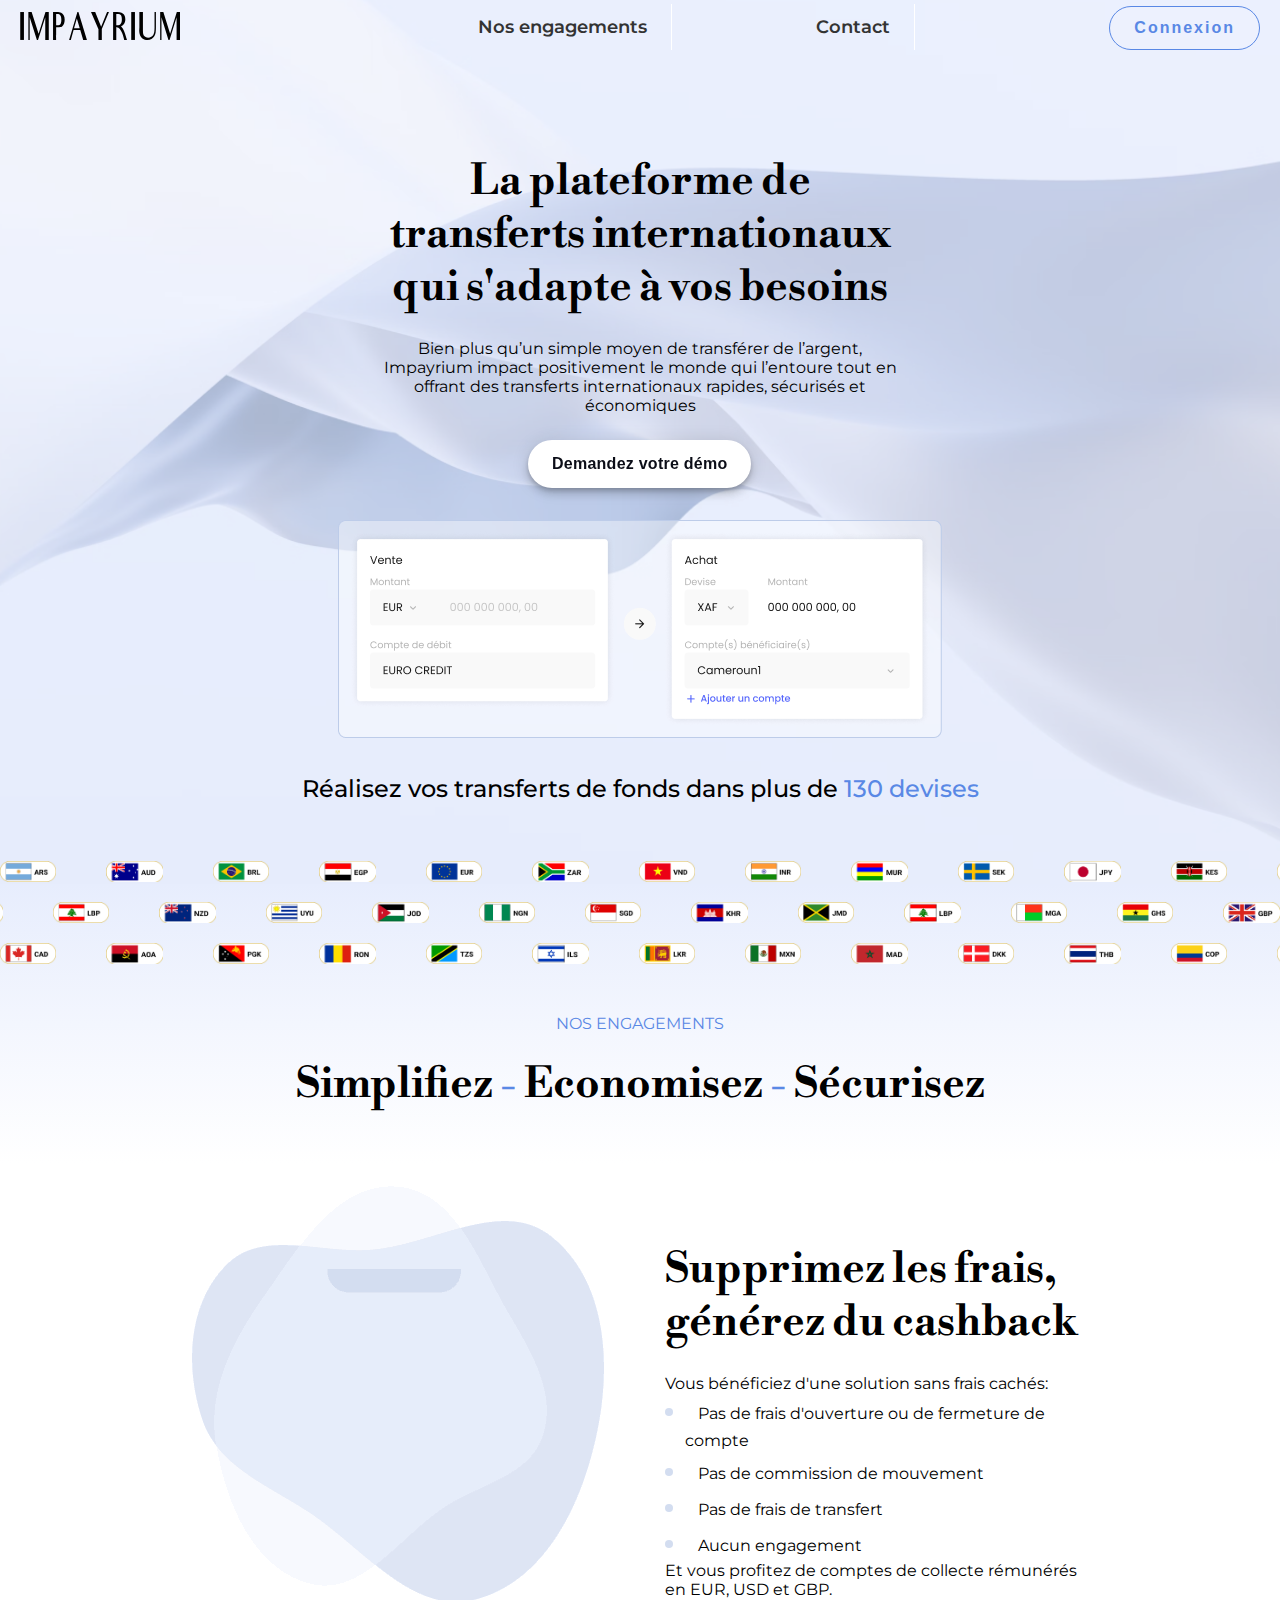
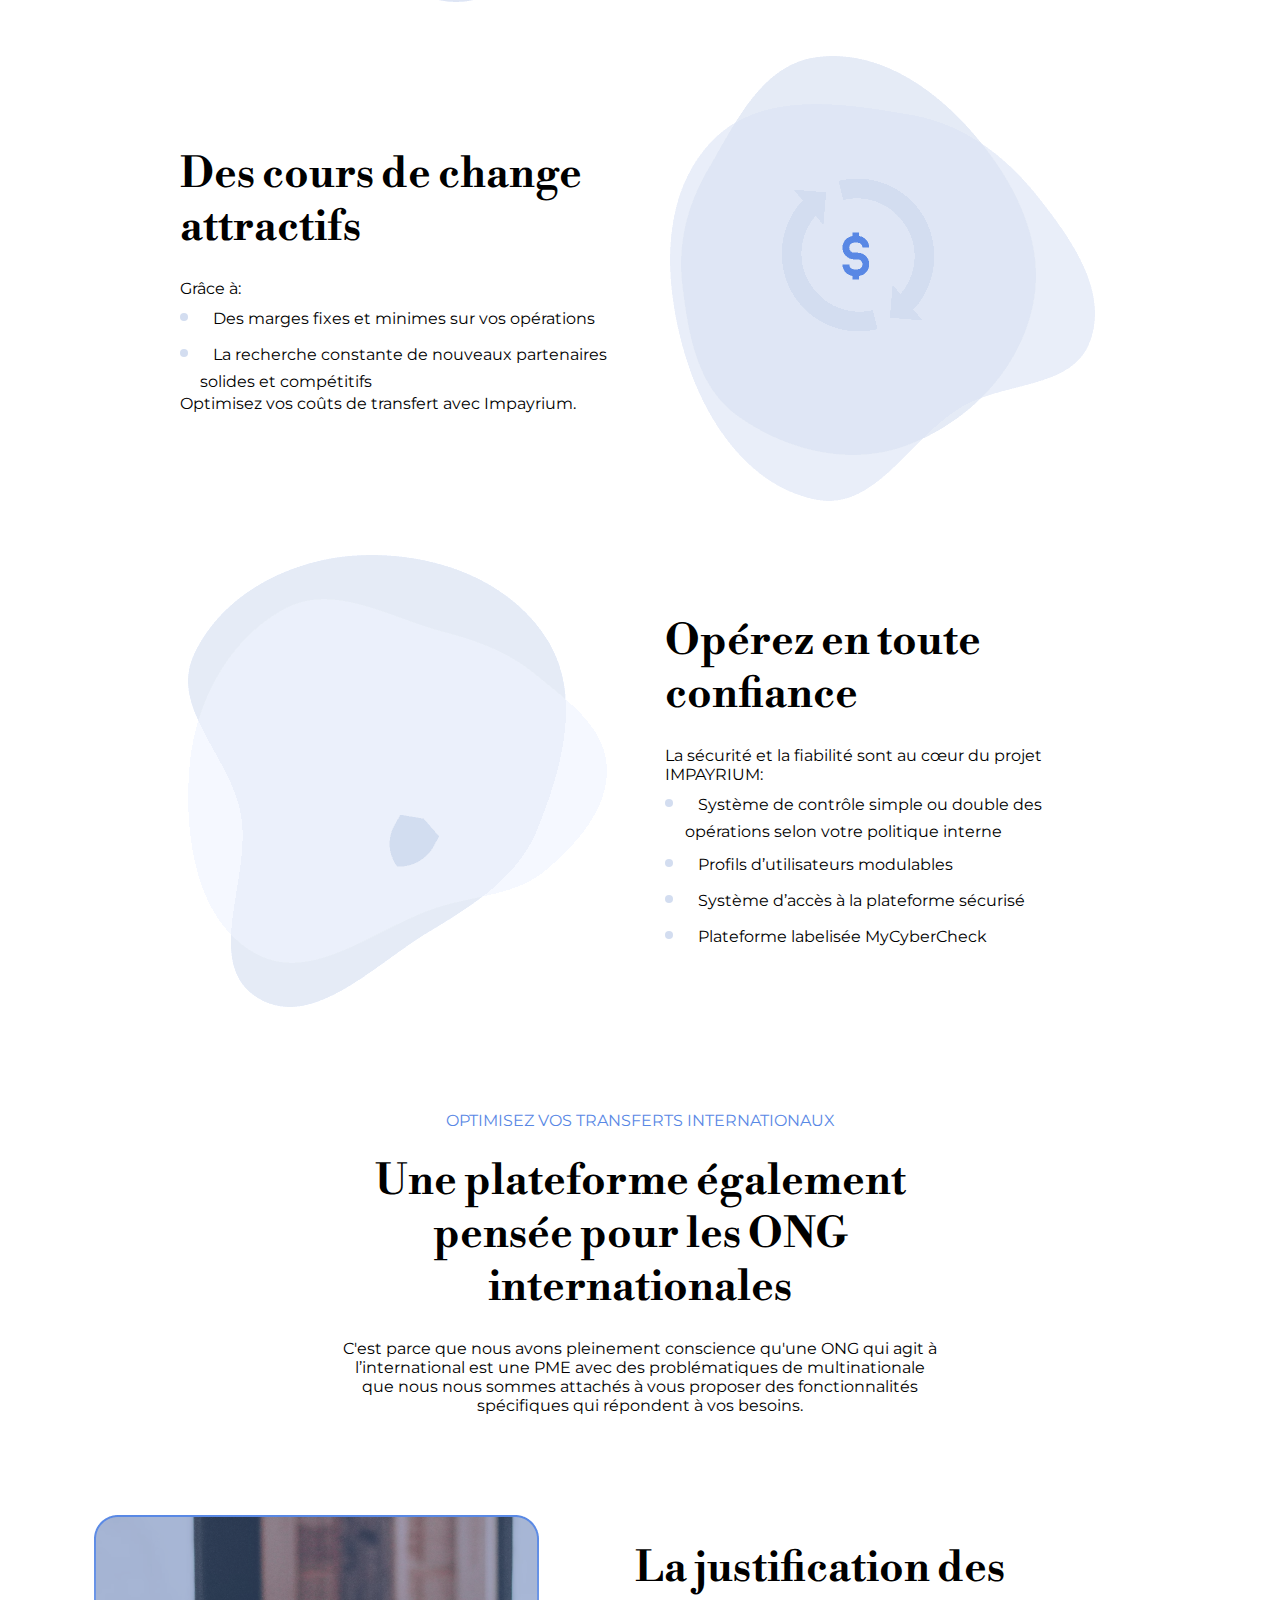
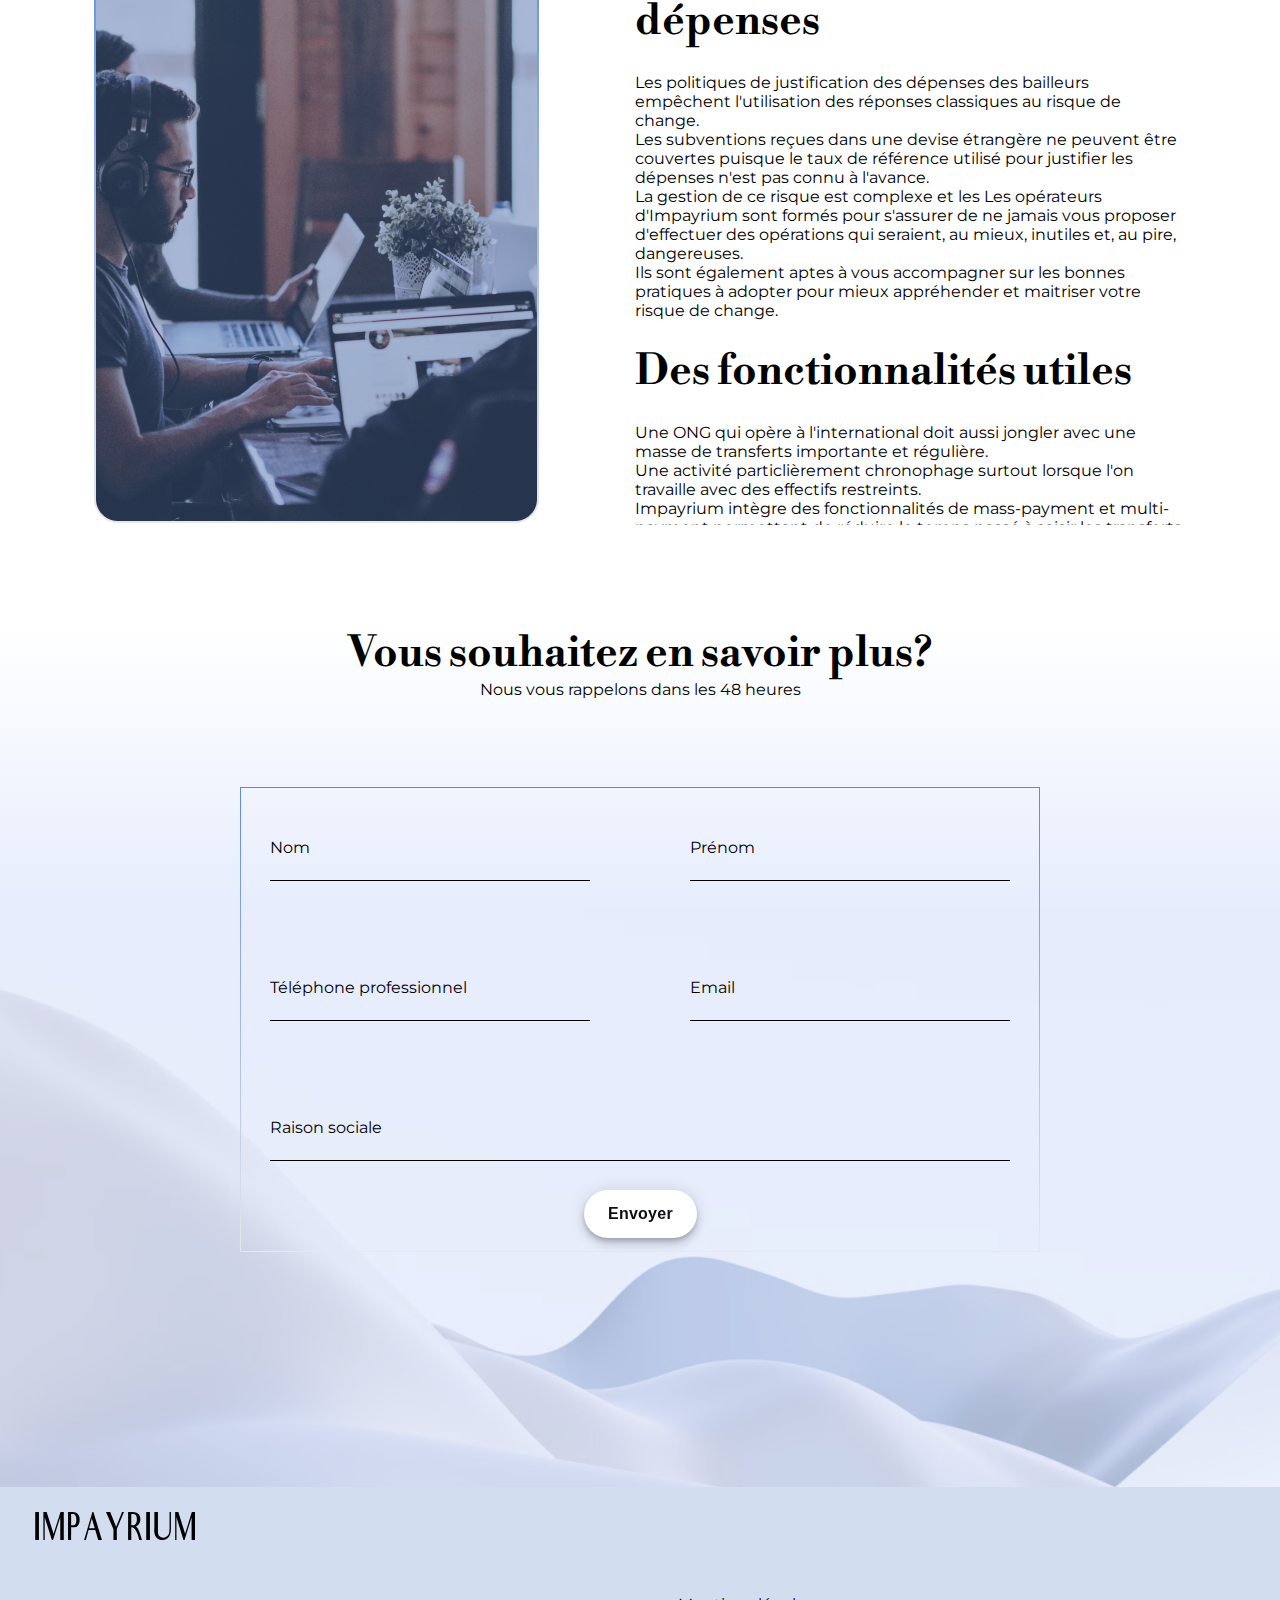
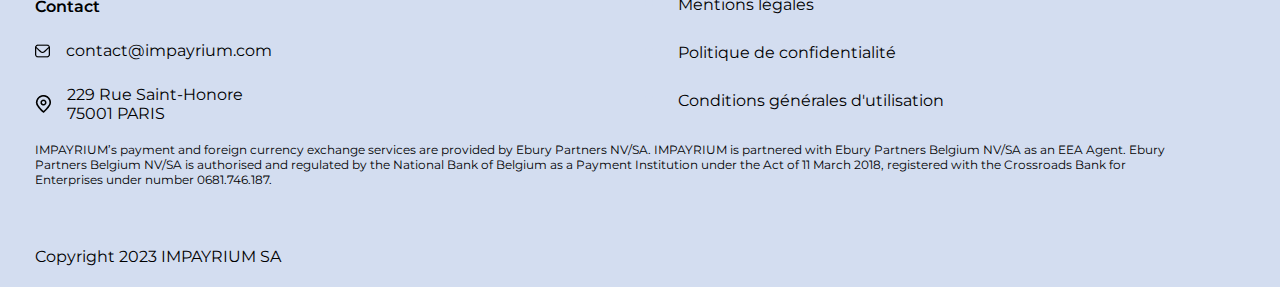
==== commit b47cd996: "finalisation responsive" ====
--- a/index.html
+++ b/index.html
@@ -1,9 +1,9 @@
 <!DOCTYPE html>
 <html lang="fr">
-
 <head>
-    <meta charset="utf-8">
-    <title>Connecter le monde</title>
+    <meta charset="UTF-8">
+    <meta name="viewport" content="width=device-width, initial-scale=1.0">
+    <title>Accueil Impayrium</title>
     <meta name="description" content="Impayrium est une plateforme de transferts internationaux">
     <link rel="preconnect" href="https://fonts.googleapis.com">
     <link rel="preconnect" href="https://fonts.gstatic.com" crossorigin>
@@ -12,43 +12,37 @@
     <link rel="preconnect" href="https://fonts.gstatic.com" crossorigin>
     <link href="https://fonts.googleapis.com/css2?family=Libre+Bodoni:ital,wght@0,400..700;1,400..700&display=swap" rel="stylesheet">
     <link rel="stylesheet" href="style.css">
-    <script src="index.js" type="module"></script>
+    <script type="module" src="index.js"></script>
 </head>
 <body>
-    <header class="text-center row" id="accueil">
-        <div class="header-image container">
-            <nav class="container">
-                <div class="navbar-container">
-                    <div class="logo-liens">
-                        <div>
-                            <img class="logo" src="images/Vector-6.svg" alt="I de Impayrium ">
-                            <img class="logo" src="images/Vector-1.svg" alt="M de Impayrium">
-                            <img class="logo" src="images/Vector-2.svg" alt="P de Impayrium">
-                            <img class="logo" src="images/Vector-3.svg" alt="A de Impayrium">
-                            <img class="logo" src="images/Vector-4.svg" alt="Y de Impayrium">
-                            <img class="logo" src="images/Vector-5.svg" alt="R de Impayrium">
-                            <img class="logo" src="images/Vector-6.svg" alt="I de Impayrium">
-                            <img class="logo" src="images/Vector-7.svg" alt="U de Impayrium">
-                            <img class="logo" src="images/Vector-8.svg" alt="M de Impayrium">
-                        </div>    
-                        <div class="menu" id="menu">
-                            <ul>
-                                <li><a href="charte.html" class="btn cta">Nos engagements</a></li>
-                                <li><a href="#contact" class="btn cta">Contact</a></li>
-                            </ul>
-                        </div>
-                    </div>
-                    <div class="burger" id="burger"> <!-- Menu burger pour les petits écrans -->
-                        <span></span>
-                        <span></span>
-                        <span></span>
-                    </div>
-                    <div>
-                        <button type="button" class="btn-connexion" id="connexion">Connexion</button>
-                    </div>
-                </div>
-            </nav>
-        </div>
+    <header id="Accueil">
+        <nav class="container">
+            <div class="navbar-container">
+                <div class="group-logo">
+                    <img class="logo" src="images/Vector-6.svg" alt="I de Impayrium ">
+                    <img class="logo" src="images/Vector-1.svg" alt="M de Impayrium">
+                    <img class="logo" src="images/Vector-2.svg" alt="P de Impayrium">
+                    <img class="logo" src="images/Vector-3.svg" alt="A de Impayrium">
+                    <img class="logo" src="images/Vector-4.svg" alt="Y de Impayrium">
+                    <img class="logo" src="images/Vector-5.svg" alt="R de Impayrium">
+                    <img class="logo" src="images/Vector-6.svg" alt="I de Impayrium">
+                    <img class="logo" src="images/Vector-7.svg" alt="U de Impayrium">
+                    <img class="logo" src="images/Vector-8.svg" alt="M de Impayrium">
+                </div>
+                    <ul class="nav-list">
+                        <li><a href="charte.html" class="btn cta">Nos engagements</a></li>
+                        <li><a href="#contact" class="btn cta">Contact</a></li>
+                    </ul>
+                <div>
+                    <button type="button" class="btn-connexion" id="connexion">Connexion</button>
+                </div>
+                <div class="menu-toggle" id="mobile-menu">
+                    <span class="bar"></span>
+                    <span class="bar"></span>
+                    <span class="bar"></span>
+                </div>
+            </div>
+        </nav>
     </header>
     <section id="banner">
         <div class="container">
@@ -56,11 +50,11 @@
                 <div class="banner-title col-50">
                     <h1>  La plateforme de transferts internationaux qui s'adapte à vos besoins</h1>
                     <p class="mt-25">Bien plus qu’un simple moyen de transférer de l’argent, Impayrium impact positivement le monde qui l’entoure tout en offrant des transferts internationaux rapides, sécurisés et économiques</p>
-                    <button type="button" class="btn-contact mt-25" id="demo">Demandez votre démo</button>
+                    <button type="button" class="btn-demo mt-25" id="demo">Demandez votre démo</button>
                     
                 </div>
                 <div class="banner-img col-50">
-                    <img src="images/screen-shot.png" alt="Screenshot plateforme Impayrium">
+                    <img src="images/screen-shot.png" class="screenshot" alt="Screenshot plateforme Impayrium">
                 </div>
             </div>
             <div class="transfer-title">Réalisez vos transferts de fonds dans plus de <span class="color-blue">130 devises</span></div>
@@ -99,118 +93,132 @@
                         <div class="horizontal-scrolling-items__group__item item_14"></div>      
                     </div>
                 </div>
+                <div class="horizontal-scrolling-itemsMed float-startRight">
+                    <div class="horizontal-scrolling-items__group">
+                        <div class="horizontal-scrolling-items__group__item item_15"></div>
+                        <div class="horizontal-scrolling-items__group__item item_16"></div>
+                        <div class="horizontal-scrolling-items__group__item item_17"></div>
+                        <div class="horizontal-scrolling-items__group__item item_18"></div>
+                        <div class="horizontal-scrolling-items__group__item item_19"></div>
+                        <div class="horizontal-scrolling-items__group__item item_20"></div>
+                        <div class="horizontal-scrolling-items__group__item item_21"></div>
+                        <div class="horizontal-scrolling-items__group__item item_22"></div>
+                        <div class="horizontal-scrolling-items__group__item item_23"></div>
+                        <div class="horizontal-scrolling-items__group__item item_24"></div>
+                        <div class="horizontal-scrolling-items__group__item item_25"></div>
+                        <div class="horizontal-scrolling-items__group__item item_26"></div>
+                        <div class="horizontal-scrolling-items__group__item item_27"></div>
+                        <div class="horizontal-scrolling-items__group__item item_28"></div>      
+                    </div>
+                    <div class="horizontal-scrolling-items__group">
+                        <div class="horizontal-scrolling-items__group__item item_15"></div>
+                        <div class="horizontal-scrolling-items__group__item item_16"></div>
+                        <div class="horizontal-scrolling-items__group__item item_17"></div>
+                        <div class="horizontal-scrolling-items__group__item item_18"></div>
+                        <div class="horizontal-scrolling-items__group__item item_19"></div>
+                        <div class="horizontal-scrolling-items__group__item item_20"></div>
+                        <div class="horizontal-scrolling-items__group__item item_21"></div>
+                        <div class="horizontal-scrolling-items__group__item item_22"></div>
+                        <div class="horizontal-scrolling-items__group__item item_23"></div>
+                        <div class="horizontal-scrolling-items__group__item item_24"></div>
+                        <div class="horizontal-scrolling-items__group__item item_25"></div>
+                        <div class="horizontal-scrolling-items__group__item item_26"></div>
+                        <div class="horizontal-scrolling-items__group__item item_27"></div>
+                        <div class="horizontal-scrolling-items__group__item item_28"></div>      
+                    </div>
+                </div>
+                <div class="horizontal-scrolling-itemsHi-Lo float-startLeft">
+                    <div class="horizontal-scrolling-items__group">
+                        <div class="horizontal-scrolling-items__group__item item_29"></div>
+                        <div class="horizontal-scrolling-items__group__item item_30"></div>
+                        <div class="horizontal-scrolling-items__group__item item_31"></div>
+                        <div class="horizontal-scrolling-items__group__item item_32"></div>
+                        <div class="horizontal-scrolling-items__group__item item_33"></div>
+                        <div class="horizontal-scrolling-items__group__item item_34"></div>
+                        <div class="horizontal-scrolling-items__group__item item_35"></div>
+                        <div class="horizontal-scrolling-items__group__item item_36"></div>
+                        <div class="horizontal-scrolling-items__group__item item_37"></div>
+                        <div class="horizontal-scrolling-items__group__item item_38"></div>
+                        <div class="horizontal-scrolling-items__group__item item_39"></div>
+                        <div class="horizontal-scrolling-items__group__item item_40"></div>
+                        <div class="horizontal-scrolling-items__group__item item_41"></div>
+                        <div class="horizontal-scrolling-items__group__item item_42"></div>      
+                    </div>
+                    <div class="horizontal-scrolling-items__group">
+                        <div class="horizontal-scrolling-items__group__item item_29"></div>
+                        <div class="horizontal-scrolling-items__group__item item_30"></div>
+                        <div class="horizontal-scrolling-items__group__item item_31"></div>
+                        <div class="horizontal-scrolling-items__group__item item_32"></div>
+                        <div class="horizontal-scrolling-items__group__item item_33"></div>
+                        <div class="horizontal-scrolling-items__group__item item_34"></div>
+                        <div class="horizontal-scrolling-items__group__item item_35"></div>
+                        <div class="horizontal-scrolling-items__group__item item_36"></div>
+                        <div class="horizontal-scrolling-items__group__item item_37"></div>
+                        <div class="horizontal-scrolling-items__group__item item_38"></div>
+                        <div class="horizontal-scrolling-items__group__item item_39"></div>
+                        <div class="horizontal-scrolling-items__group__item item_40"></div>
+                        <div class="horizontal-scrolling-items__group__item item_41"></div>
+                        <div class="horizontal-scrolling-items__group__item item_42"></div>      
+                    </div>
+                </div>
             </div>
         </div>
     </section>
     <section id="engagements">
-        <div class="background-engagements flags-Lo container">
-            <div class="horizontal-scrolling-itemsMed float-startRight">
-                <div class="horizontal-scrolling-items__group">
-                    <div class="horizontal-scrolling-items__group__item item_15"></div>
-                    <div class="horizontal-scrolling-items__group__item item_16"></div>
-                    <div class="horizontal-scrolling-items__group__item item_17"></div>
-                    <div class="horizontal-scrolling-items__group__item item_18"></div>
-                    <div class="horizontal-scrolling-items__group__item item_19"></div>
-                    <div class="horizontal-scrolling-items__group__item item_20"></div>
-                    <div class="horizontal-scrolling-items__group__item item_21"></div>
-                    <div class="horizontal-scrolling-items__group__item item_22"></div>
-                    <div class="horizontal-scrolling-items__group__item item_23"></div>
-                    <div class="horizontal-scrolling-items__group__item item_24"></div>
-                    <div class="horizontal-scrolling-items__group__item item_25"></div>
-                    <div class="horizontal-scrolling-items__group__item item_26"></div>
-                    <div class="horizontal-scrolling-items__group__item item_27"></div>
-                    <div class="horizontal-scrolling-items__group__item item_28"></div>      
-                </div>
-                <div class="horizontal-scrolling-items__group">
-                    <div class="horizontal-scrolling-items__group__item item_15"></div>
-                    <div class="horizontal-scrolling-items__group__item item_16"></div>
-                    <div class="horizontal-scrolling-items__group__item item_17"></div>
-                    <div class="horizontal-scrolling-items__group__item item_18"></div>
-                    <div class="horizontal-scrolling-items__group__item item_19"></div>
-                    <div class="horizontal-scrolling-items__group__item item_20"></div>
-                    <div class="horizontal-scrolling-items__group__item item_21"></div>
-                    <div class="horizontal-scrolling-items__group__item item_22"></div>
-                    <div class="horizontal-scrolling-items__group__item item_23"></div>
-                    <div class="horizontal-scrolling-items__group__item item_24"></div>
-                    <div class="horizontal-scrolling-items__group__item item_25"></div>
-                    <div class="horizontal-scrolling-items__group__item item_26"></div>
-                    <div class="horizontal-scrolling-items__group__item item_27"></div>
-                    <div class="horizontal-scrolling-items__group__item item_28"></div>      
-                </div>
-            </div>
-            <div class="horizontal-scrolling-itemsHi-Lo float-startLeft">
-                <div class="horizontal-scrolling-items__group">
-                    <div class="horizontal-scrolling-items__group__item item_29"></div>
-                    <div class="horizontal-scrolling-items__group__item item_30"></div>
-                    <div class="horizontal-scrolling-items__group__item item_31"></div>
-                    <div class="horizontal-scrolling-items__group__item item_32"></div>
-                    <div class="horizontal-scrolling-items__group__item item_33"></div>
-                    <div class="horizontal-scrolling-items__group__item item_34"></div>
-                    <div class="horizontal-scrolling-items__group__item item_35"></div>
-                    <div class="horizontal-scrolling-items__group__item item_36"></div>
-                    <div class="horizontal-scrolling-items__group__item item_37"></div>
-                    <div class="horizontal-scrolling-items__group__item item_38"></div>
-                    <div class="horizontal-scrolling-items__group__item item_39"></div>
-                    <div class="horizontal-scrolling-items__group__item item_40"></div>
-                    <div class="horizontal-scrolling-items__group__item item_41"></div>
-                    <div class="horizontal-scrolling-items__group__item item_42"></div>      
-                </div>
-                <div class="horizontal-scrolling-items__group">
-                    <div class="horizontal-scrolling-items__group__item item_29"></div>
-                    <div class="horizontal-scrolling-items__group__item item_30"></div>
-                    <div class="horizontal-scrolling-items__group__item item_31"></div>
-                    <div class="horizontal-scrolling-items__group__item item_32"></div>
-                    <div class="horizontal-scrolling-items__group__item item_33"></div>
-                    <div class="horizontal-scrolling-items__group__item item_34"></div>
-                    <div class="horizontal-scrolling-items__group__item item_35"></div>
-                    <div class="horizontal-scrolling-items__group__item item_36"></div>
-                    <div class="horizontal-scrolling-items__group__item item_37"></div>
-                    <div class="horizontal-scrolling-items__group__item item_38"></div>
-                    <div class="horizontal-scrolling-items__group__item item_39"></div>
-                    <div class="horizontal-scrolling-items__group__item item_40"></div>
-                    <div class="horizontal-scrolling-items__group__item item_41"></div>
-                    <div class="horizontal-scrolling-items__group__item item_42"></div>      
-                </div>
-            </div>
+        <div class="container">
+            <div class="header-image"></div>
+            <div class="background-engagements"></div>
+        </div>
+        <div class="container titre-engagements">
             <p class="text-center color-blue mt-100">NOS ENGAGEMENTS</p>
             <h1 class="text-center mt-25">Simplifiez <span class="color-blue">-</span> Economisez <span class="color-blue">-</span> Sécurisez</h1>
-        </div>
-        <div class="row container mt-75 container-gif-text">
-            <div class="col-50 text-center">
-                <img src="images/gif-moneybag.gif" alt="image animée d'un sac de pièces">
-                <div class="mt-50 text-engagements">
-                    <h1>Des cours de change attractifs</h1>
-                    <p class="mt-25">Grâce à:</p>
-                    <ul class="inside-list">
-                        <li>Des marges fixes et minimes sur vos opérations</li>
-                        <li>La recherche constante de nouveaux partenaires solides et compétitifs</li>
-                    </ul>
-                    <p>Optimisez vos coûts de transfert avec Impayrium.</p>
-                </div>
-                <img src="images/gif-shield.gif" alt="Un bouclier avec un cadenas animé" class="mt-50">
-            </div>
-            <div class="col-50 text-center">
-                <div class="text-engagements">
-                    <h1>Supprimez les frais, générez du cashback</h1>
-                    <p class="mt-25">Vous bénéficiez d'une solution sans frais cachés:</p>
-                    <ul class="inside-list">
-                        <li>Pas de frais d'ouverture ou de fermeture de compte</li>
-                        <li>Pas de commission de mouvement</li>
-                        <li>Pas de frais de transfert</li>
-                        <li>Aucun engagement</li>
-                    </ul>
-                    <p>Et vous profitez de comptes de collecte rémunérés en EUR, USD et GBP.</p>
-                </div>
-                <img src="images/gif-dollar.gif" alt="Le symbole dollar avec une animation recyclable" class="mt-50">   
-                <div class="text-engagements mt-50">
-                    <h1>Opérez en toute confiance</h1>
-                    <p class="mt-25">La sécurité et la fiabilité sont au cœur du projet IMPAYRIUM:</p>
-                    <ul>
-                        <li>Système de contrôle simple ou double des opérations selon votre politique interne</li>
-                        <li>Profils d’utilisateurs modulables</li>
-                        <li>Système d’accès à la plateforme sécurisé</li>
-                        <li>Plateforme labelisée MyCyberCheck</li>
-                    </ul>
+            <div class="container mt-75 container-engagements">
+                <div class="container-gif-grid">
+                    <div class="box-money text-center">
+                        <img src="images/gif-moneybag.gif" class="gif" alt="image animée d'un sac de pièces">
+                    </div>
+                    <div class="box-money-text text-center">
+                        <div class="text-engagements mt-50">
+                            <h1>Supprimez les frais, générez du cashback</h1>
+                            <p class="mt-25">Vous bénéficiez d'une solution sans frais cachés:</p>
+                            <ul class="inside-list">
+                                <li>Pas de frais d'ouverture ou de fermeture de compte</li>
+                                <li>Pas de commission de mouvement</li>
+                                <li>Pas de frais de transfert</li>
+                                <li>Aucun engagement</li>
+                            </ul>
+                            <p>Et vous profitez de comptes de collecte rémunérés en EUR, USD et GBP.</p>
+                        </div>
+                    </div>
+                    <div class="box-dollar-text text-center">
+                        <div class="text-engagements mt-50">
+                            <h1>Des cours de change attractifs</h1>
+                            <p class="mt-25">Grâce à:</p>
+                            <ul class="inside-list">
+                                <li>Des marges fixes et minimes sur vos opérations</li>
+                                <li>La recherche constante de nouveaux partenaires solides et compétitifs</li>
+                            </ul>
+                            <p>Optimisez vos coûts de transfert avec Impayrium.</p>
+                        </div>
+                    </div>
+                    <div class="box-dollar text-center">
+                        <img src="images/gif-dollar.gif" alt="Le symbole dollar avec une animation recyclable" class="mt-50 gif">   
+                    </div>
+                    <div class="box-shield text-center">
+                        <img src="images/gif-shield.gif" alt="Un bouclier avec un cadenas animé" class="mt-50 gif">
+                    </div>
+                    <div class="box-shield-text text-center">
+                        <div class="text-engagements mt-50">
+                            <h1>Opérez en toute confiance</h1>
+                            <p class="mt-25">La sécurité et la fiabilité sont au cœur du projet IMPAYRIUM:</p>
+                            <ul>
+                                <li>Système de contrôle simple ou double des opérations selon votre politique interne</li>
+                                <li>Profils d’utilisateurs modulables</li>
+                                <li>Système d’accès à la plateforme sécurisé</li>
+                                <li>Plateforme labelisée MyCyberCheck</li>
+                            </ul>
+                        </div>
+                    </div>
                 </div>
             </div>
         </div>
@@ -226,7 +234,7 @@
             </div>
             <div class="row mt-100 bloc-ONG">
                 <div class="img-ONG">
-                    <img src="images/burau-Ong.png" alt="Image d'une personne assise à un bureau devant un ordinateur avec un casque audio">
+                    <img src="images/burau-Ong.png" class="bureau-ONG" alt="Image d'une personne assise à un bureau devant un ordinateur avec un casque audio" >
                 </div>
                 <div class="text-ONG">
                     <h1 class="mt-25">La justification des dépenses</h1>
@@ -295,43 +303,45 @@
         </div>     
     </section>
     <footer>
-        <div class="container mt-100 container-footer row">
-            <div class="left-footer">
-                <div class="group-logo-footer">
-                    <img class="logo-footer" src="images/Vector-6.svg" alt="logo Impayrium">
-                    <img class="logo-footer" src="images/Vector-1.svg" alt="logo Impayrium">
-                    <img class="logo-footer" src="images/Vector-2.svg" alt="logo Impayrium">
-                    <img class="logo-footer" src="images/Vector-3.svg" alt="logo Impayrium">
-                    <img class="logo-footer" src="images/Vector-4.svg" alt="logo Impayrium">
-                    <img class="logo-footer" src="images/Vector-5.svg" alt="logo Impayrium">
-                    <img class="logo-footer" src="images/Vector-6.svg" alt="logo Impayrium">
-                    <img class="logo-footer" src="images/Vector-7.svg" alt="logo Impayrium">
-                    <img class="logo-footer" src="images/Vector-8.svg" alt="logo Impayrium">
-                </div>
-                <div class="disclaimer mt-25">
-                    <p>IMPAYRIUM’s payment and foreign currency exchange services are provided by Ebury Partners NV/SA. IMPAYRIUM is partnered with Ebury Partners Belgium NV/SA as an EEA Agent. Ebury Partners Belgium NV/SA is authorised and regulated by the National Bank of Belgium as a Payment Institution under the Act of 11 March 2018, registered with the Crossroads Bank for Enterprises under number 0681.746.187.</p>
-                </div>
-                <div class="copyright">
-                    Copyright 2023 IMPAYRIUM SA
-                </div>
-            </div>
-            <div class="legal">
-                <ul>
-                    <li><a href="images/Mentions-legales.pdf" target="_blank" class="mentions">Mentions légales</a></li>
-                    <li><a href="images/Politique-de-confidentialite.pdf" target="_blank" class="mentions">Politique de confidentialité</a></li>
-                    <li><a href="images/CGU-Impayrium.pdf" target="_blank" class="mentions">Conditions générales d'utilisation</a></li>
-                </ul>
-            </div>
-            <div class="infos-impayrium">
-                <p class="title-contact">Contact</p>
-                <div class="mt-25">
-                    <div class="align-icon">
-                        <img src="images/enveloppe.png" alt="Icône enveloppe" class="icon">
-                        <a href="mailto:contact@impayrium.com?subject=Prise%20de%20contact" class="email">contact@impayrium.com</a>
-                    </div>
-                    <div class="align-icon marge-icon mt-25">
-                        <img src="images/localisation.png" alt="Icône de localisation" class="icon">
-                        <p class="adress">229 Rue Saint-Honore <br>75001 PARIS</p>
+        <div class="container mt-100">
+            <div class="container-footer">
+                <div class="footer-grid">
+                    <div class="group-logo-footer box-logo">
+                        <img class="logo-footer" src="images/Vector-6.svg" alt="logo Impayrium">
+                        <img class="logo-footer" src="images/Vector-1.svg" alt="logo Impayrium">
+                        <img class="logo-footer" src="images/Vector-2.svg" alt="logo Impayrium">
+                        <img class="logo-footer" src="images/Vector-3.svg" alt="logo Impayrium">
+                        <img class="logo-footer" src="images/Vector-4.svg" alt="logo Impayrium">
+                        <img class="logo-footer" src="images/Vector-5.svg" alt="logo Impayrium">
+                        <img class="logo-footer" src="images/Vector-6.svg" alt="logo Impayrium">
+                        <img class="logo-footer" src="images/Vector-7.svg" alt="logo Impayrium">
+                        <img class="logo-footer" src="images/Vector-8.svg" alt="logo Impayrium">
+                    </div>
+                    <div class="disclaimer box-disclaimer">
+                        <p>IMPAYRIUM’s payment and foreign currency exchange services are provided by Ebury Partners NV/SA. IMPAYRIUM is partnered with Ebury Partners Belgium NV/SA as an EEA Agent. Ebury Partners Belgium NV/SA is authorised and regulated by the National Bank of Belgium as a Payment Institution under the Act of 11 March 2018, registered with the Crossroads Bank for Enterprises under number 0681.746.187.</p>
+                    </div>
+                    <div class="copyright box-copyright">
+                        Copyright 2023 IMPAYRIUM SA
+                    </div>
+                    <div class="legal box-legal">
+                        <ul>
+                            <li><a href="images/Mentions-legales.pdf" target="_blank" class="mentions">Mentions légales</a></li>
+                            <li><a href="images/Politique-de-confidentialite.pdf" target="_blank" class="mentions">Politique de confidentialité</a></li>
+                            <li><a href="images/CGU-Impayrium.pdf" target="_blank" class="mentions">Conditions générales d'utilisation</a></li>
+                        </ul>
+                    </div>
+                    <div class="infos-impayrium box-infos">
+                        <p class="title-contact">Contact</p>
+                        <div class="mt-25">
+                            <div class="align-icon">
+                                <img src="images/enveloppe.png" alt="Icône enveloppe" class="icon">
+                                <a href="mailto:contact@impayrium.com?subject=Prise%20de%20contact" class="email">contact@impayrium.com</a>
+                            </div>
+                            <div class="align-icon marge-icon mt-25">
+                                <img src="images/localisation.png" alt="Icône de localisation" class="icon">
+                                <p class="adress">229 Rue Saint-Honore <br>75001 PARIS</p>
+                            </div>
+                        </div>
                     </div>
                 </div>
             </div>
--- a/style.css
+++ b/style.css
@@ -11,6 +11,7 @@
 }
 /*Largeur maximale des éléments et centrage du container*/
 .container{
+    width: 100%;
     max-width: 1440px;
     margin: 0 auto;
 }
@@ -18,7 +19,7 @@
 .text-center{
     text-align: center;
 }
-/*display flex sur toutes les .row et passage d'un élément en dessous quand la largeur dépasse 100%*/
+/*display flex sur toutes les row et passage d'un élément en dessous quand la largeur dépasse 100%*/
 .row{
     display: flex;
     flex-wrap: wrap;
@@ -59,7 +60,6 @@
     font-family: "Libre Bodoni", serif;
     font-size: 42px;
 }
-
 h2{
     font-family: "Libre Bodoni", serif;
     font-size: 32px;
@@ -74,50 +74,58 @@
 .color-blue{
     color: #5988E5;
 }
-.header-image { 
-    width: 100%; 
-    height: 890px;
-     background: url('images/image-banner.png') no-repeat center center/cover; 
-    }
+
 /*Barre de navigation*/
 .navbar-container{
     width:100%;
-    padding : 0.75rem 1.25rem 0.75rem 1.25rem;
+    padding : 12px 0 12px 0;
     display: flex;
     justify-content:space-between;
     align-items: center;
     margin-left: auto;
     margin-right: auto;
-    max-height: 60px;
-}
-.logo-liens{
-    width:80%;
-    display: flex;
-    justify-content: space-between;
-    align-items: center;
+    max-height: 55px;
+}
+.group-logo{
+    margin-left: 20px;
 }
 .logo{
     height: 28px;
-    margin-left: 0.6rem ;
 }
 /* Style de base pour l'en-tête */
-.menu ul{
-    display:flex;
-}
-.menu ul li{
+.nav-list {
+    display: flex;
     list-style: none;
-}
+  /*  justify-content: center;*/
+    margin: 0;
+}
+
+.nav-list li {
+    margin: 0 20px;
+}
+
+.nav-list li a {
+    color: #333;
+    text-decoration: none;
+    font-size: 18px;
+    font-weight: 600;
+}
+
+.menu-toggle {
+    display: none;
+    flex-direction: column;
+    cursor: pointer;
+}
+
+.menu-toggle .bar {
+    height: 3px;
+    width: 25px;
+    background: #333;
+    margin: 4px 0;
+}
+
 .cta{
-    margin-left: 5rem;
-    text-decoration: none;
-    color:black;
-    font-weight: 600;
-}
-.cta-charte{
-    margin-left: 5rem;
-    text-decoration: none;
-    color:black;
-    font-weight: 600;
+    margin-left: 80px;
 }
 .btn{
     padding:12px 24px;
@@ -125,8 +133,8 @@
     align-items: center;
     border-color: white;
 }
-
 .btn-connexion{
+    margin-right: 20px;
     padding:12px 24px;
     letter-spacing: 2px;
     border: 1px solid;
@@ -142,18 +150,20 @@
 .btn-connexion:hover{
     opacity: 0.7;
 }
+
+/*Page bannière*/
 .banner-container{
     justify-content: space-between;
+    width:100%;
 }
 .banner-title{
-    width:33rem;
-    margin-top: -40rem;
-    margin-left: 10rem;
+    width:530px;
+    margin-top: 150px;
+    margin-left: 160px;
     gap: 16px;
-
 }
 .banner-img{
-    margin-top: -38rem;
+    margin-top: 150px;
 }
 /*style des boutons*/
 .btn-demo{
@@ -170,9 +180,9 @@
     display: inline-flex;
     fill: currentcolor;
     font-family: "Google Sans",Roboto,Arial,sans-serif;
-    font-size: 1rem;
+    font-size: 16px;
     font-weight: 600;
-    height: 3rem;
+    height: 48px;
     justify-content: center;
     letter-spacing: .25px;
     line-height: normal;
@@ -190,17 +200,14 @@
     will-change: transform,opacity;
     z-index: 0;
 }
-
 .btn-demo:hover {
   background: #F6F9FE;
   color: #0B0D17;
 }
-
 .btn-demo:active {
   box-shadow: 0 4px 4px 0 rgb(60 64 67 / 30%), 0 8px 12px 6px rgb(60 64 67 / 15%);
   outline: none;
 }
-
 .btn-demo:focus {
   outline: none;
   border: 2px solid #0B0D17;
@@ -208,14 +215,26 @@
 .transfer-title{
     font-size: 24px;
     font-weight: 500;
-    margin-top: -8rem;
-    margin-left: 10rem;
+    margin-top: 130px;
+    margin-left: 160px;
+}
+
+/*image de fond*/
+.header-image { 
+    margin-top: -890px;
+    width: auto; 
+    max-width: 100%;
+    height: 890px;
+    background: url('images/image-banner.png'); 
+    background-size: cover; /* Ajuste la taille de l'image pour couvrir le conteneur */
+    background-position: center; /* Centre l'image dans le conteneur */
+    background-repeat: no-repeat; /* Empêche la répétition de l'image */
 }
 
 /*Animation des drapeaux*/
 .flags{
     overflow: hidden;
-    margin-top: 3rem;
+    margin-top: 48px;
 }
 .float-startLeft {
     float: left !important;
@@ -391,12 +410,49 @@
     width: 100%; 
     height: 280px;
     background-image: linear-gradient(180deg,#E7EDFD,#FFFFFF);
-    }
-.flags-Lo{
-    overflow: hidden;
-}
-.container-gif-text{
-    align-items: flex-start;
+}
+.titre-engagements{
+    margin-top: -250px;
+}
+.container-engagements{
+    margin-left: auto;
+    margin-right: auto;
+    height: auto;
+    width: 100%;
+    display: flex;
+}
+.container-gif-grid{
+    display: grid;
+    grid-template-columns: 1fr 1fr;
+    grid-template-rows:600x 600px 600px;
+    justify-items: center;
+    align-items: center;
+    column-gap: 50px;
+}
+
+/*on place les éléments dans la grille*/
+
+.box-money{
+    grid-column: 1/2;
+}
+.box-text-money{
+    grid-column: 2/3;
+}
+.box-dollar{
+    grid-column: 2/3;
+    grid-row: 2;
+}
+.box-text-dollar{
+    grid-column: 1/2;
+    grid-row: 2;
+}
+.box-shield{
+    grid-column: 1/2;
+    grid-row: 3;
+}
+.box-text-shield{
+    grid-column: 2/3;
+    grid-row: 3;
 }
 .text-engagements{
     width:435px;
@@ -409,8 +465,8 @@
     text-align: left;
 } 
 ul li{
-   text-indent: -1.2em;
-   padding-left: 1.2em;
+   text-indent: -20px;
+   padding-left: 20px;
    line-height: 1.5;
 }
 ul li::marker { 
@@ -472,31 +528,31 @@
     background-image: linear-gradient(360deg,#E7EDFD,#FFFFFF);
 }
 .img-background-inversee{
-        width: 100%;
-        height: 880px; /* Définir la hauteur du conteneur */
-        background-image: url("images/image-inversee.png"); /* Chemin de l'image */
-        background-size: cover; /* Ajuste la taille de l'image pour couvrir le conteneur */
-        background-position: center; /* Centre l'image dans le conteneur */
-        background-repeat: no-repeat; /* Empêche la répétition de l'image */
+    width: 100%;
+    height: 880px;
+    background-image: url("images/image-inversee.png");
+    background-size: cover;
+    background-position: center;
+    background-repeat: no-repeat;
 }
 .container-contact{
     border: 1px solid;
     margin-left: auto;
     margin-right: auto;
-    height: 29rem;
-    width: 50rem;
+    height: 465px;
+    width: 800px;
     display: flex;
     justify-content: center;
     align-items: flex-start;
     border-radius: 8px;
-    margin-top: -63rem;
+    margin-top: -1000px;
     border-image: linear-gradient(to bottom, #5988E5, #E7E8EB)1;
 }
 .form-grid{
     display: grid;
-    grid-template-columns: 20em 20em;/*on crée deux colonnes qui vont occuper chacune la moitié du container*/
-    grid-template-rows:40px 40px 40px;/*on définit la hauteur des lignes*/
-    gap:100px;/*on espace les éléments de la grille*/
+    grid-template-columns: 320px 320px;
+    grid-template-rows:40px 40px 40px;
+    gap:100px;
 }
 /*on définit la place du label par rapport au champs*/
 .mp-label{
@@ -535,6 +591,7 @@
     font-size: 20px;
     width:100%;
 }
+
 /*style des boutons*/
 .btn-contact{
     text-decoration: none;
@@ -570,27 +627,23 @@
     will-change: transform,opacity;
     z-index: 0;
 }
-
 .btn-contact:hover {
   background: #F6F9FE;
   color: #0B0D17;
 }
-
 .btn-contact:active {
   box-shadow: 0 4px 4px 0 rgb(60 64 67 / 30%), 0 8px 12px 6px rgb(60 64 67 / 15%);
   outline: none;
 }
-
 .btn:focus {
   outline: none;
   border: 2px solid #0B0D17;
 }
 .mp-bouton{
-    margin-top: 2rem;
+    margin-top: 32px;
     display:flex;
     justify-content:center;
 }
-
 .form-control{
     color : red
 }
@@ -608,57 +661,73 @@
 
 /*Footer*/
 .container-footer{
-    justify-content: space-between;
-    align-items: first baseline;
     background-color: #D3DDF0;
-    height: 250px;
+    height: 270px;
     width: 100%;
-    margin-top: 18rem;
+    margin-top: 265px;
     opacity: 100%;
 }
+.footer-grid{
+    display: grid;
+    grid-template-columns: 1fr 0.5fr 0.5fr;
+    grid-template-rows:80px 80px 80px;
+    row-gap:10px;
+}
+.box-logo{
+    grid-column: 1/2;
+}
+.box-disclaimer{
+    grid-row: 2;
+    grid-column: 1/2;
+}
+.box-copyright{
+    grid-row: 3;
+    grid-column: 1/2;
+}
+.box-legal{
+    grid-column: 2/3;
+}
+.box-infos{
+    grid-row: 1/3;
+    grid-column: 3/4;
+}
+
 .group-logo-footer{
-    display: flex;
-    align-items: center;
+    margin-left: 35px;
+    margin-top: 16px;
 }
 .logo-footer{
-    margin-top: 1rem;
-    height: 24px;
-    margin-left: 2.2rem ;
-}
-.group-logo-footer ul li{
-    margin-top: 2.2rem;
-    list-style: none;
-    line-height: 1.6rem;
-    margin-left: 17rem;
+    height: 28px;
 }
 .legal{
-    margin-top: 2.2rem;
-    margin-right: 1rem;
+    margin-top: 24px;
+    margin-right: 16px;
+}
+.legal ul li{
+    margin: 0;
+    padding: 0;
 }
 .mentions{
     text-decoration: none;
     color: black;
+    line-height: 3;
 }
 .disclaimer{
     font-size: 12px;
-    width: 600px;
-    margin-left:2.2rem;
+    width: 90%;
+    margin-left:35px;
+    margin-top: 15px;
 }
 .copyright{
-    margin-left: 2.2rem;
-    margin-top: 1rem;
-}
-.left-footer{
-    margin-top: 2.2rem;
-    margin-right: 3rem;
+    margin-top: 36px;
+    margin-left: 35px;
 }
 .infos-impayrium{
-    margin-top: 2.2rem;
-    margin-right: 2.2rem;
-    width: 300px;
+    margin-top: 40px;
+    margin-right: 35px;
     border-left: 1px solid;
     border-color: #5988E5;
-    padding-left: 3rem;
+    padding-left: 35px;
 }
 .title-contact{
     font-weight: 600;
@@ -671,14 +740,13 @@
     float: left;
 }
 .email{
-    margin-left: 1rem;
+    margin-left: 16px;
     text-decoration: none;
     color:black;
 }
 .adress{
-    margin-left: 1rem;
-}
-
+    margin-left: 16px;
+}
 /*Page charte*/
 .background-valeurs{
     width: 100%; 
@@ -689,12 +757,12 @@
     display: block;
     margin-left: auto;
     margin-right: auto;
-    margin-top: -47rem;
-    width:50%;
+    margin-top: -750px;
+    width:600px;
 }
 .valeurs-title{
-    margin-top: -40rem;
-    width:50%;
+    margin-top: -640px;
+    width:600px;
     margin-left: auto;
     margin-right: auto;
 }
@@ -704,7 +772,7 @@
     margin-right: auto;
 }
 .objectif-title{
-    margin-top: 15rem;
+    margin-top: 240px;
 }
 .img-rse {
     border-top-left-radius: 15px; /* Rayon du coin supérieur gauche */
@@ -730,130 +798,332 @@
     align-items: center;
     background-image: linear-gradient(180deg,#E7EDFD,#FFFFFF);
 }
+
+/*première page responsive à 1380px, on passe le screenshot sous le titre*/
 @media (max-width:1380px){
-    .header-image { 
-        height: 800px;
-         background: url('images/image-banner.png') no-repeat center 100%/cover; 
-        }
     .banner-container{
         display: block;
         text-align: center;
     }
     .banner-title{
-        margin-top: -44rem;
+        margin-top: 100px;
         margin-left: auto;
         margin-right: auto;
     }
+    .header-image{
+        margin-top: -980px;
+    }
     .banner-img{
-        margin-top: 2rem;
+        margin-top:32px;
         width: 100%;
-
     }
     .transfer-title{
-        margin-top: 2rem;
+        margin-top: 32px;
         text-align: center;
-        margin-left: 0rem;
-    }
-    .flags{
-        margin-top: 0.96rem;
-    }
+        margin-left: 0;
+    }
+}
+
+/*footer responsive, modif de l'agencement contacts et mentions à partir de 1280px*/
+@media (max-width: 1280px){
     .container-footer{
-        justify-content: space-around;
-        align-items: start;
-        height: 320px;
-    }
-    .disclaimer{
-        margin-top: 90px;
+        height: 400px;
+        margin-top: 235px;
+    }
+    .footer-grid{
+        display: grid;
+        grid-template-columns: 1fr 1fr;
+        grid-template-rows:50px 150px 50px 30px;
+        row-gap:20px;
+        column-gap: 50px;
+    }
+    .infos-impayrium{
+        border: none;
+    }
+    .box-logo{
+        grid-column: 1/2;
+    }
+    .box-disclaimer{
+        grid-row: 3;
+        grid-column: 1/3;
+    }
+    .box-copyright{
+        grid-row: 4;
+        grid-column: 1/2;
+    }
+    .box-legal{
+        grid-row: 2;
+        grid-column: 2/3;
+    }
+    .box-infos{
+        grid-row: 2;
+        grid-column: 1/2;
+    }
+    .legal{
+        margin-top: 24px;
+    }
+    .group-logo-footer{
+        margin-top: 25px;
+    }
+    .infos-impayrium{
+        margin-top: 40px;
+        border: none;
     }
     .copyright{
-        margin-top: 30px;
-    }
-    .legal{
-        margin-right: auto;
-        margin-left: auto;
-    }
-    .mentions{
-        text-decoration: none;
-        color: black;
-    }
-    .infos-impayrium{
-        margin-top: -140px;
-        margin-left: 42rem;
-        width: 300px;
-        border: none;
-    }
-    
-}
-/*Style page charte*/
-@media(max-width : 1180px ){
-    .cta-charte{
-        margin-left: 20px;
-    }
-    .nuage-title{
-        display: block;
+        margin-top: 50px;
+    }
+}
+/*responsive page charte containers images/textes à partir de 1045px*/
+@media(max-width:1045px){
+.container-flag{
+    margin-top: 25px;
+    }
+}
+
+
+/* Page engagements responsive on passe les textes sous les gif à 925px*/
+@media (max-width: 925px){
+
+    .container-engagements{
         margin-left: auto;
         margin-right: auto;
-        width:550px;
-    }
-    .valeurs-title{
-        width:500px;
+        height: auto;
+        width: 100%;
+        display: flex;
+    }
+    .container-gif-grid{
+        display: grid;
+        grid-template-columns: 1fr;
+        grid-template-rows:600x 600px 600px 600px 600px 600px;
+        justify-items: center;
+        align-items: center;
+    }
+    /*on place les éléments dans la grille*/
+    .box-money{
+        grid-column: 1/2;
+    }
+    .box-text-money{
+        grid-row: 2;
+        grid-column: 1/2;
+    }
+    .box-dollar{
+        grid-column: 1/2;
+        grid-row: 3;
+    }
+    .box-text-dollar{
+        grid-column: 1/2;
+        grid-row: 4;
+    }
+    .box-shield{
+        grid-column: 1/2;
+        grid-row: 5;
+    }
+    .box-text-shield{
+        grid-column: 1/2;
+        grid-row: 6;
+    }
+}
+/* Menu responsive à partir de 980px*/
+@media (max-width: 980px) {
+    .menu-toggle {
+        display: flex;
+        margin-right: 20px;
+    }
+    .btn-connexion{
+        display: none;
+    }
+    .nav-list {
+        flex-direction: column;
+        background:black;
+        position: absolute;
+        top: 60px;
+        width: 100%;
+        display: none;
+    }
+    .nav-list li {
+        text-align: center;
+        margin: 10px 0;
+    }
+    .nav-list li a {
+        color: white;
+    }
+    .nav-list.show {
+        display: flex;
+    }
+    .cta{
+        margin-left: 0;
+
+    }
+    .btn{
+        padding:0px 0px;
+        border: none;
+    }
+    
+}
+/*formulaire responsive à partir de 805px*/
+@media(max-width : 805px){
+    .container-contact{
+        height:auto;
+        width: 375px;
+    }
+    .form-grid{
+        display: grid;
+        grid-template-columns: 340px;
+        grid-template-rows:40px 40px 40px 40px 40px;
+        row-gap: 50px;
+    }
+    .box-nom{
+        grid-row:1;
+        grid-column: 1/2;
+    }
+    .box-prenom{
+        grid-row:2;
+        grid-column: 1/2;
+    }
+    .box-tel{
+        grid-column: 1/2;
+        grid-row: 3;
+    }
+    .box-mail{
+        grid-column: 1/2;
+        grid-row: 4;
+    }
+    .box-raison{
+        grid-column: 1/2;
+        grid-row: 5;
+    }
+    input{
+        background-color: transparent;
+        border:none;
+        border-bottom: 1px solid;
+        border-color:black;
+        font-size: 20px;
+        width:100%;
+    }
+    
+
+}
+/* Footer responsive à partir de 760px*/
+@media(max-width : 760px){
+    .container-footer{
+        height: 650px;
+        margin-top: 235px;
+    }
+    .footer-grid{
+        display: grid;
+        grid-template-columns: 1fr;
+        grid-template-rows:50px 150px 150px 50px 30px;
+        row-gap:20px;
+    }
+    .box-logo{
+        grid-row: 1;
+        grid-column: 1;
+    }
+    .box-disclaimer{
+        grid-row: 4;
+        grid-column: 1;
+    }
+    .box-copyright{
+        grid-row: 5;
+        grid-column: 1;
+    }
+    .box-legal{
+        grid-row: 3;
+        grid-column: 1;
+    }
+    .box-infos{
+        grid-row: 2;
+        grid-column: 1;
+    }
+    .group-logo-footer{
+        margin-left: 15px;
+    }
+    .mentions{
+        margin-left: 15px;
+    }
+    .disclaimer{
+        width: 90%;
+        margin-left:15px;
+        margin-right: 15px;
+    }
+    .copyright{
+        margin-top: 75px;
+        margin-left: 15px;
+    }
+    .infos-impayrium{
+        margin-left: 15px;
+        padding-left: 0;
+    }
+}
+
+/*screenshot responsive à partir de 600px*/
+@media(max-width : 600px){
+    .screenshot{
+        width: 370px;
+        height:auto;
+    }
+    .container-title-ONG{
+        width: 350px;
+    }
+    .text-ONG{
+        width: 350px;
+    }
+    .img-ONG{
+        margin-right: 0;
+    }
+    .bureau-ONG{
+        width: 360px;
+        height: auto;
         margin-left: auto;
         margin-right: auto;
     }
+    .text-engagements{
+        width:360px;
+    }
+    .gif{
+        width: 360px;
+        height: auto;
+    }
+    /*Page charte*/
+    .nuage-title{
+        width:360px;
+        margin-top: -800px;
+    }
+    .valeurs-title{
+        width:370px;
+        margin-top: -350px;
+    }
+    .container-flag{
+        margin-top: 25px;
+    }
     .objectif-title{
-        margin-top: 10rem;
-    }
-    .container-flag{
-        margin-top: 20px;
-    }
-}
-/* Styles en mode mobile */
-@media (max-width: 980px) {
-    .navbar-container{
-        align-items: center;
-    }
-    .btn-connexion{
-        display: none;
-    }
-    .logo-liens{
-        justify-content: space-between;
-        width: 100%;
-    }
-    .menu {
-        display: none; /* Cacher le menu normal */
-    }
-    .burger {
-        display: flex; /* Afficher le burger */
-        flex-direction: column;
-        justify-content: space-around;
-        width: 40px;
-        height: 30px;
-        cursor: pointer;
-    }
-    .burger span {
-        background-color: #333;
-        width: 100%;
-        height: 3px;
-        border-radius: 2px;
-    }
-    /* Menu en mode mobile */
-    .menu.active {
-        display: flex;
-        background-color: none;
-        margin-top: 2.2rem;
-    }
-    .menu.active ul {
-        flex-direction: column; /* Liste verticale */
-        align-items: start;
-    }
-    .menu.active ul li {
-        margin-top: 5px;
-    }
-    .btn{
-        border: none;
-    }
-    .burger.active { 
-        display: none;
-    }
-}
-
+        margin-top: 150px;
+    }
+}
+
+/*titre accueil responsive à partir de 545px*/
+@media(max-width : 545px){
+    /*on définit taille des titres et police*/
+h1{
+    font-size: 36px;
+}
+h2{
+    font-size: 26px;
+}
+h3{
+    font-size: 22px;
+}
+h4{
+    font-size: 16px;
+}
+.container-engagements{
+    width: 90%;
+}
+.banner-title{
+    width:370px;
+}
+.transfer-title{
+    font-size: 22px;
+}
+
+}
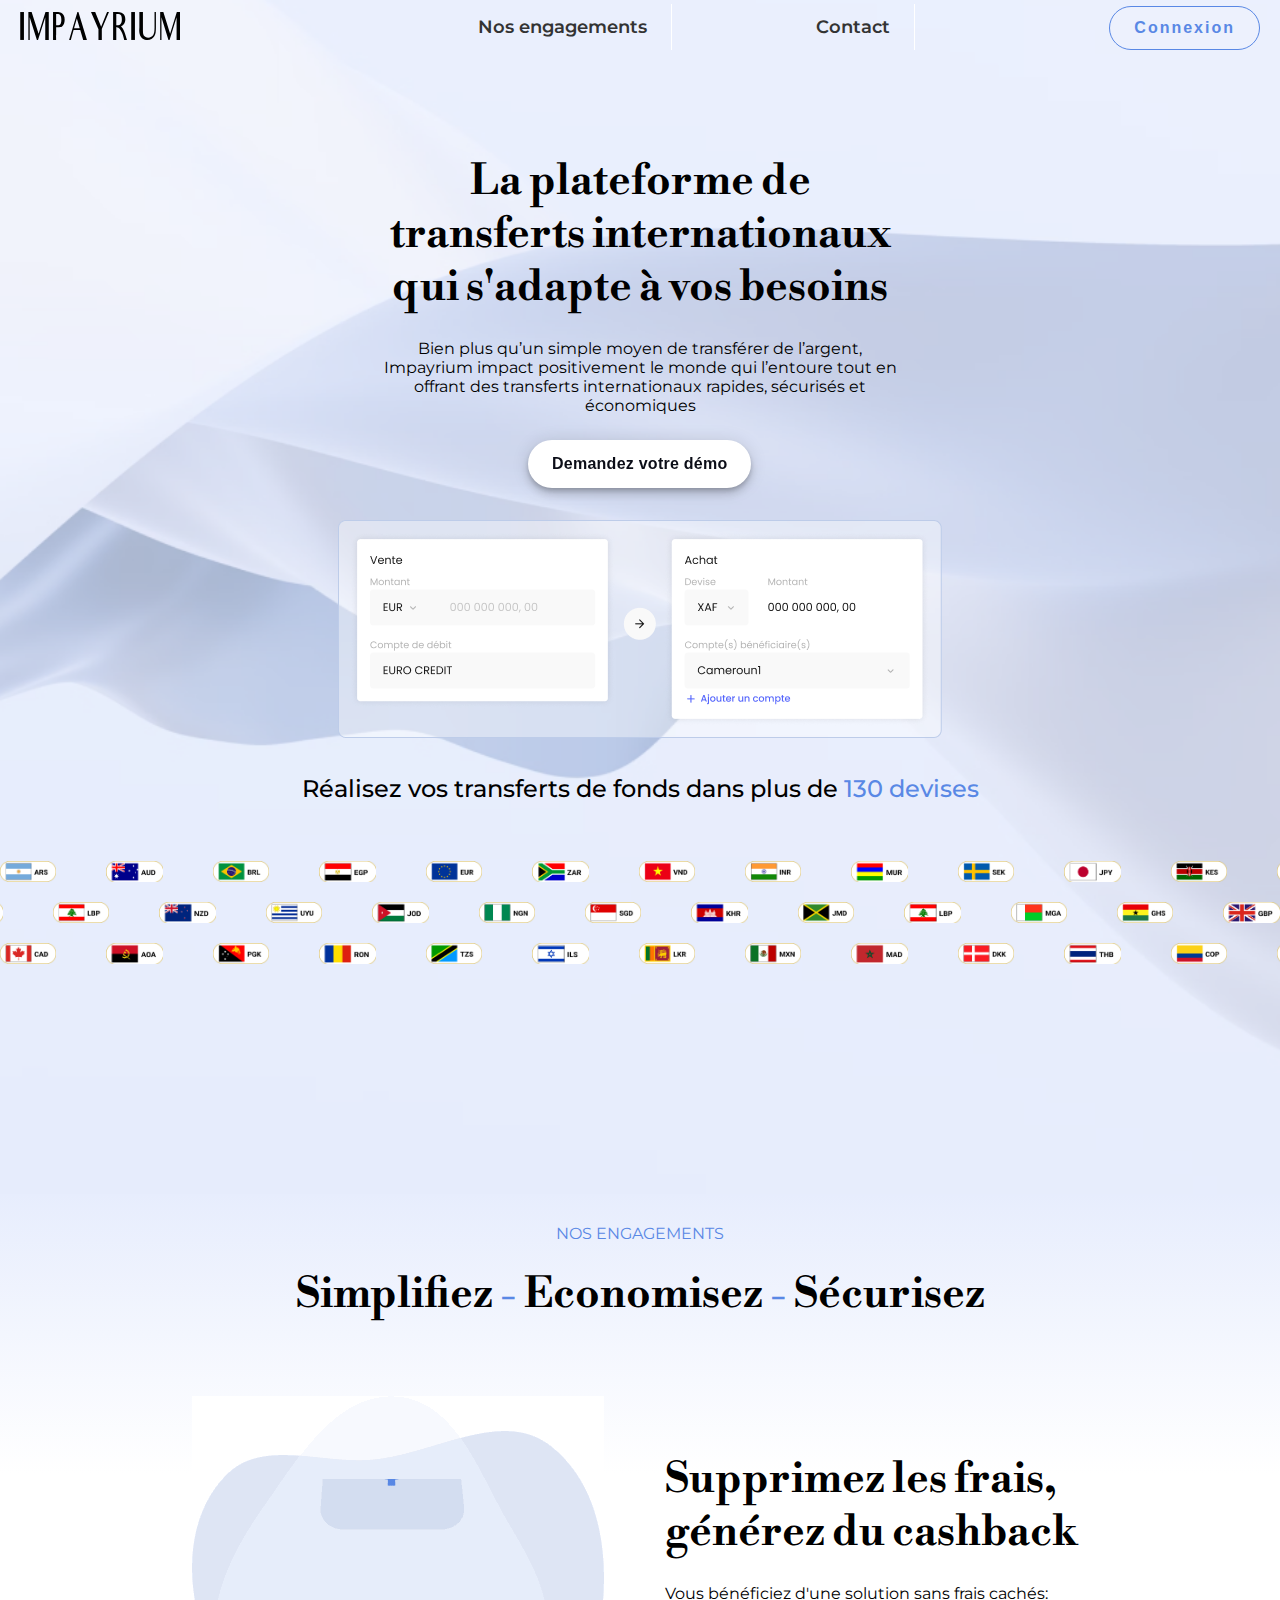
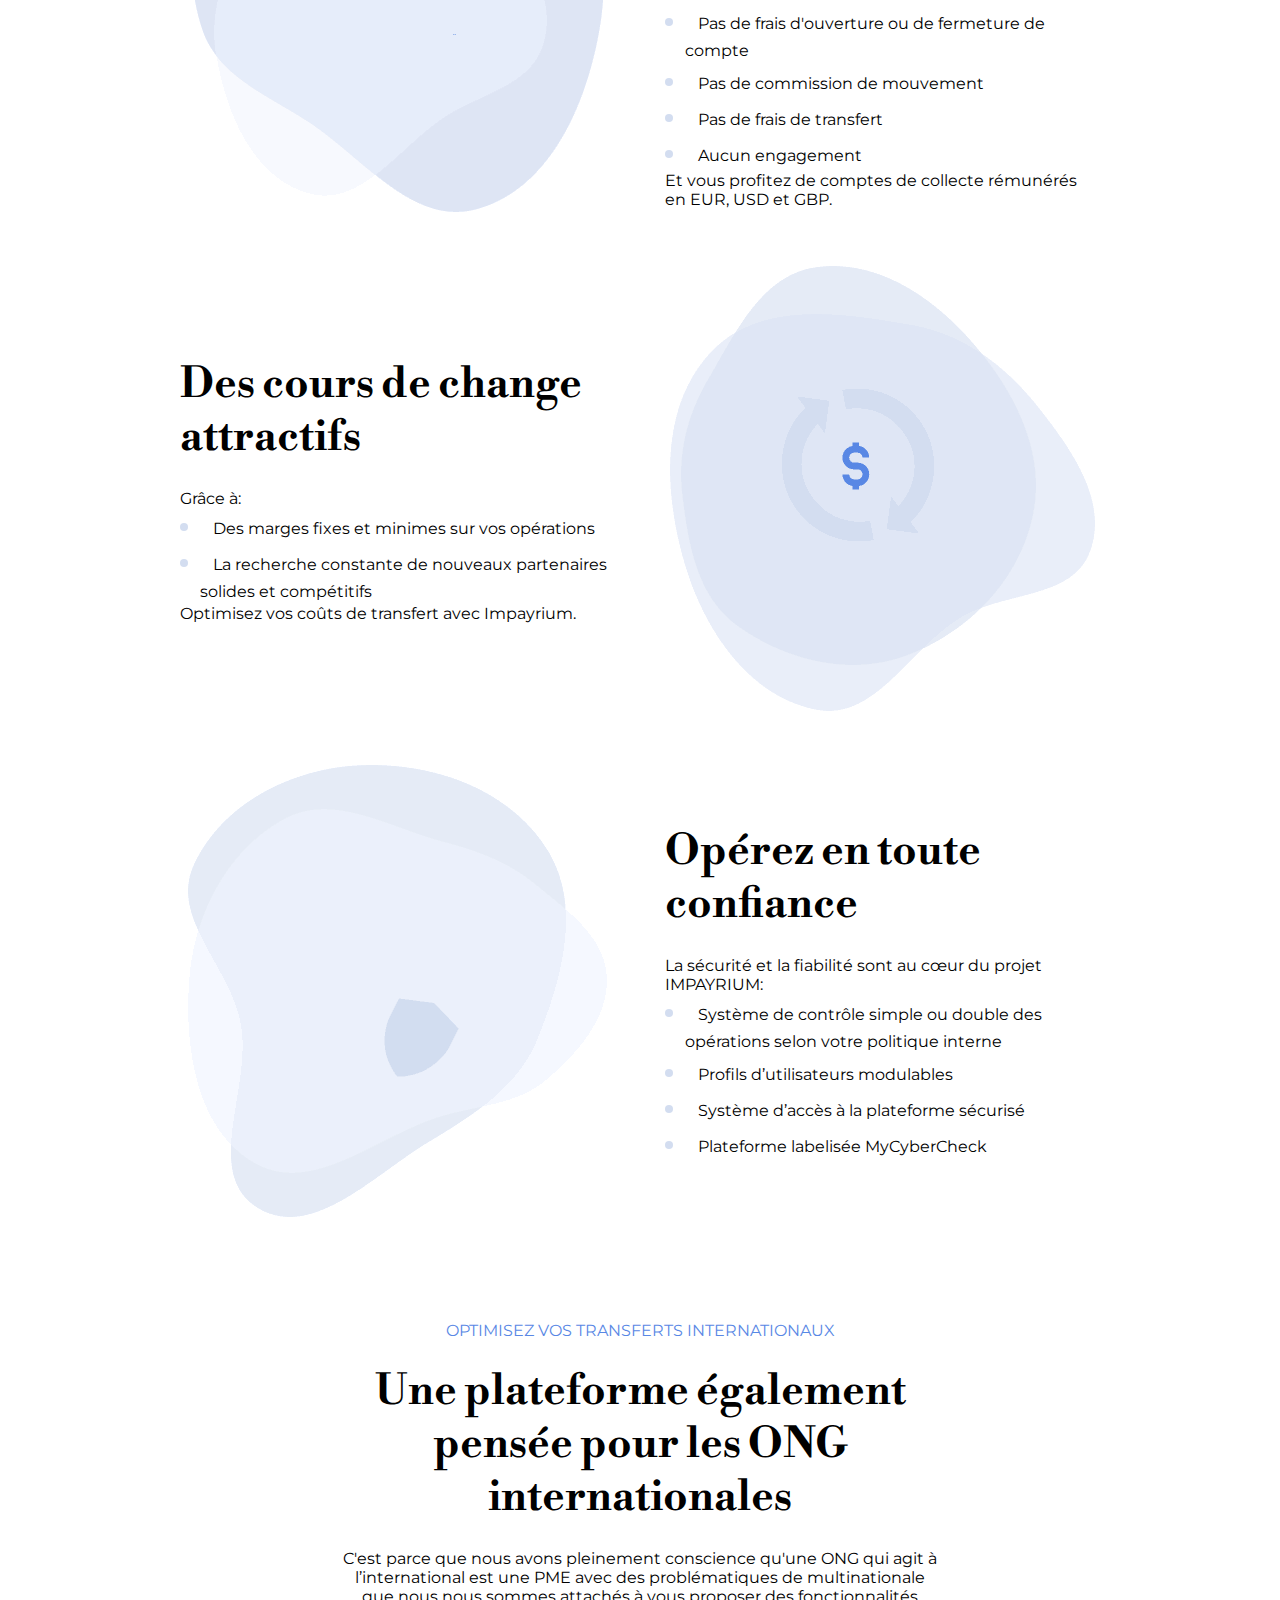
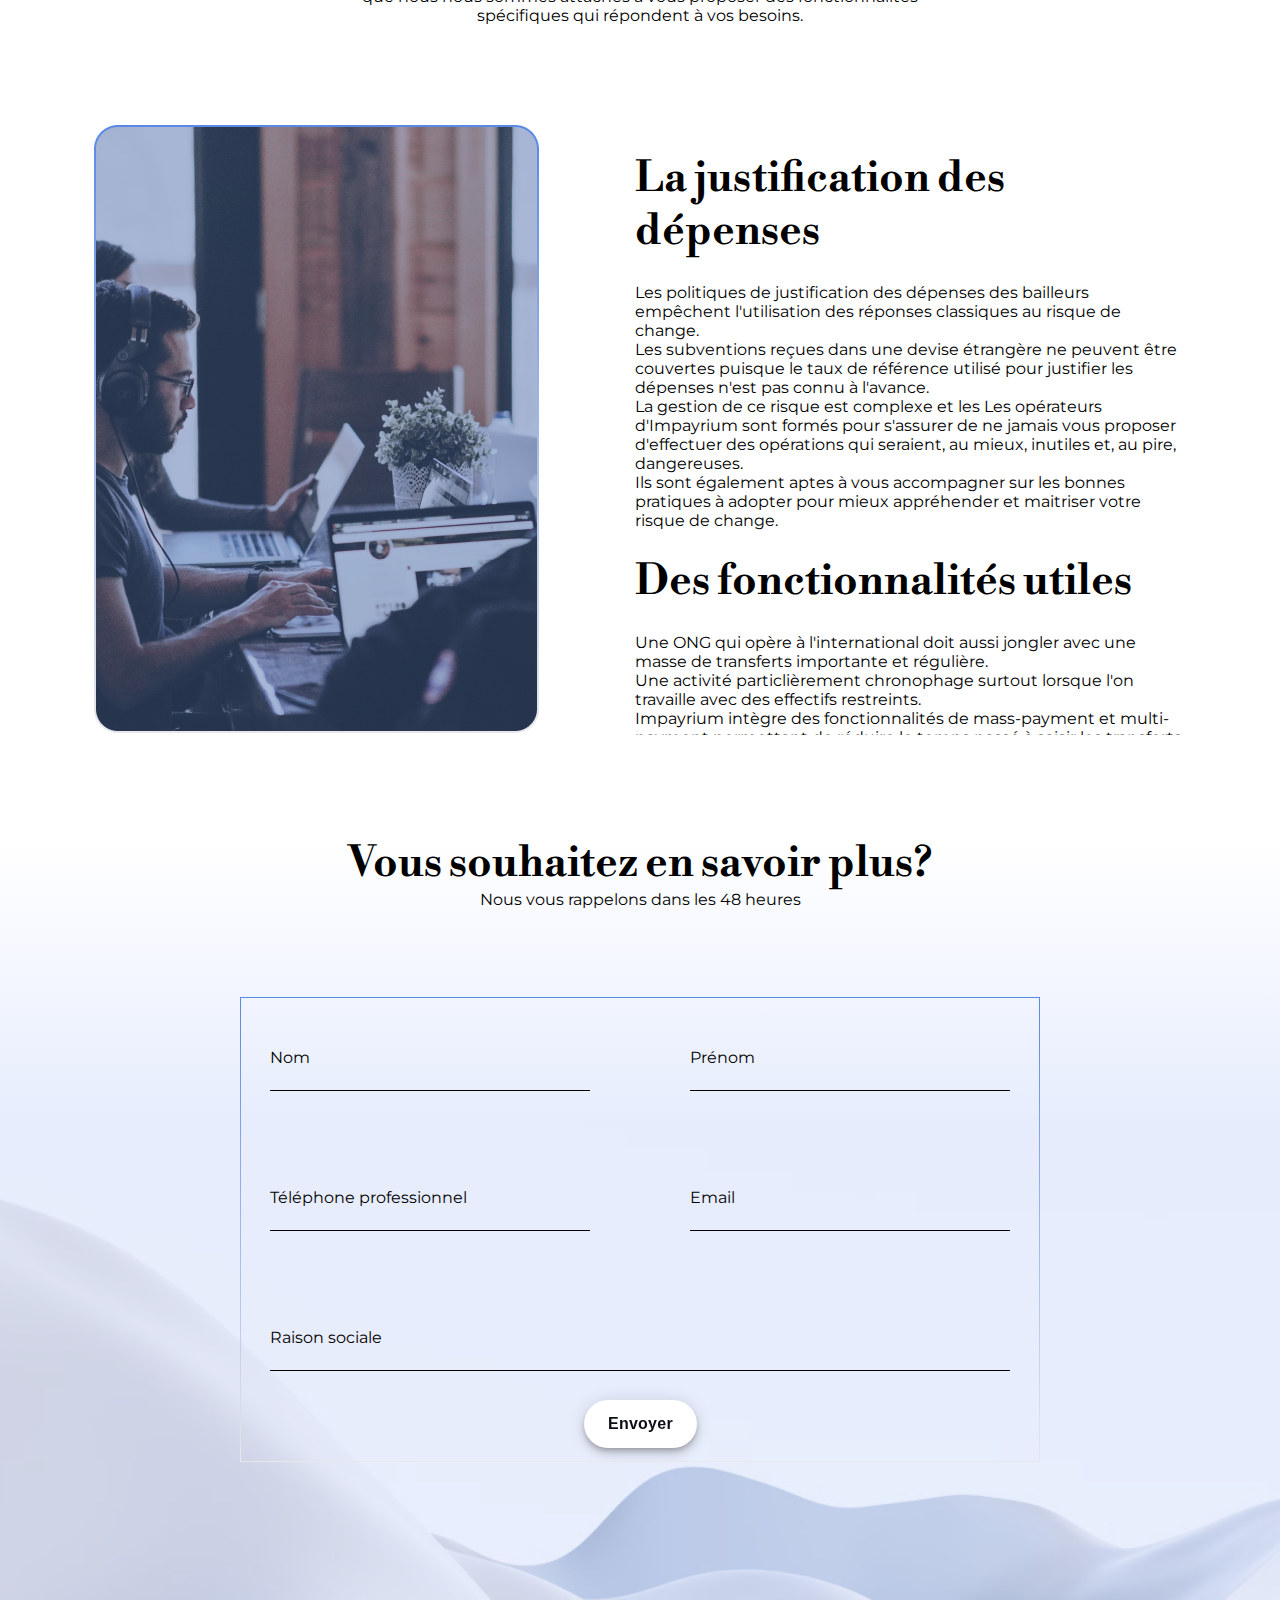
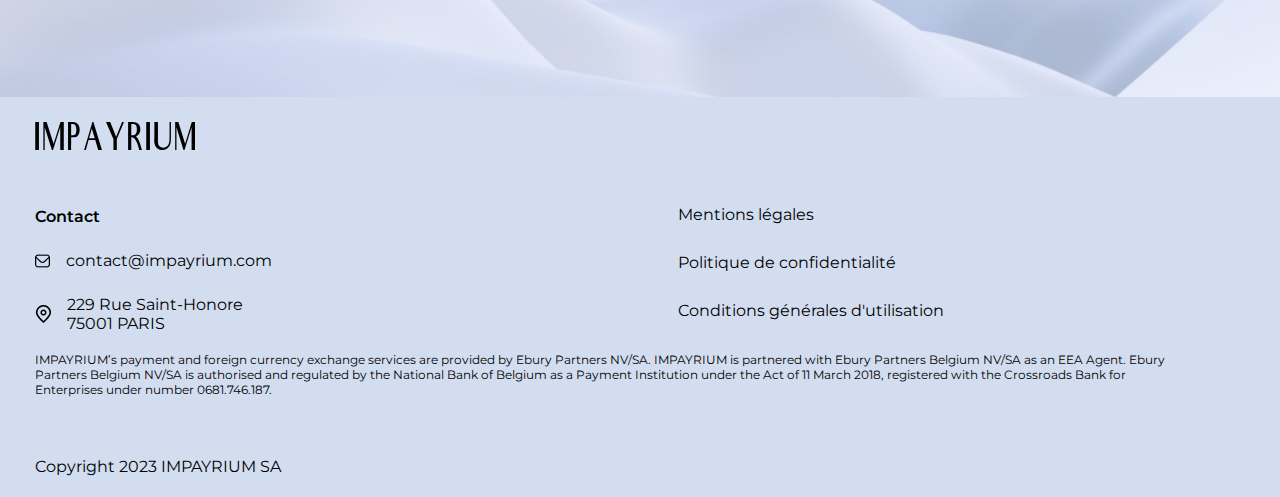
==== commit 94b2c6f3: "Ajout du captcha. Ajout du js pour envoyer données dans l'API." ====
--- a/index.html
+++ b/index.html
@@ -165,10 +165,8 @@
         </div>
     </section>
     <section id="engagements">
-        <div class="container">
-            <div class="header-image"></div>
-            <div class="background-engagements"></div>
-        </div>
+        <div class="header-image"></div>
+        <div class="background-engagements"></div>
         <div class="container titre-engagements">
             <p class="text-center color-blue mt-100">NOS ENGAGEMENTS</p>
             <h1 class="text-center mt-25">Simplifiez <span class="color-blue">-</span> Economisez <span class="color-blue">-</span> Sécurisez</h1>
@@ -260,14 +258,14 @@
         </div>
     </section>
     <section id="contact" class="mt-100">
+        <div class="background-contact">
+            <h1 class="text-center">Vous souhaitez en savoir plus?</h1>
+            <p class="text-center">Nous vous rappelons dans les 48 heures</p>
+        </div>
+        <div class="img-background-inversee"></div>
         <div class="container">
-            <div class="background-contact">
-                <h1 class="text-center">Vous souhaitez en savoir plus?</h1>
-                <p class="text-center">Nous vous rappelons dans les 48 heures</p>
-            </div>
-            <div class="img-background-inversee"></div>
             <div class="container-contact mt-50">
-                <form id = form>
+                <form method="post" action="" id = form>
                     <div class="form-grid mt-50 ">
                         <div class="box-nom mp-label form-control">
                             <label>Nom</label>
@@ -295,6 +293,7 @@
                             <small>Message d'erreur</small>
                         </div>
                     </div>
+                    <div class="g-recaptcha" data-sitekey="votre-site-key"></div>
                     <div class="mp-bouton">
                         <button type="submit" class="btn-contact">Envoyer</button>
                     </div>
@@ -303,8 +302,8 @@
         </div>     
     </section>
     <footer>
-        <div class="container mt-100">
-            <div class="container-footer">
+        <div class="container-footer mt-100">
+            <div class="container">
                 <div class="footer-grid">
                     <div class="group-logo-footer box-logo">
                         <img class="logo-footer" src="images/Vector-6.svg" alt="logo Impayrium">
--- a/style.css
+++ b/style.css
@@ -224,7 +224,7 @@
     margin-top: -890px;
     width: auto; 
     max-width: 100%;
-    height: 890px;
+    height: 1200px;
     background: url('images/image-banner.png'); 
     background-size: cover; /* Ajuste la taille de l'image pour couvrir le conteneur */
     background-position: center; /* Centre l'image dans le conteneur */
@@ -412,7 +412,7 @@
     background-image: linear-gradient(180deg,#E7EDFD,#FFFFFF);
 }
 .titre-engagements{
-    margin-top: -250px;
+    margin-top: -350px;
 }
 .container-engagements{
     margin-left: auto;
@@ -897,6 +897,7 @@
         grid-template-rows:600x 600px 600px 600px 600px 600px;
         justify-items: center;
         align-items: center;
+        column-gap: 0px;
     }
     /*on place les éléments dans la grille*/
     .box-money{
@@ -1116,8 +1117,9 @@
 h4{
     font-size: 16px;
 }
+
 .container-engagements{
-    width: 90%;
+    width: 100%;
 }
 .banner-title{
     width:370px;
